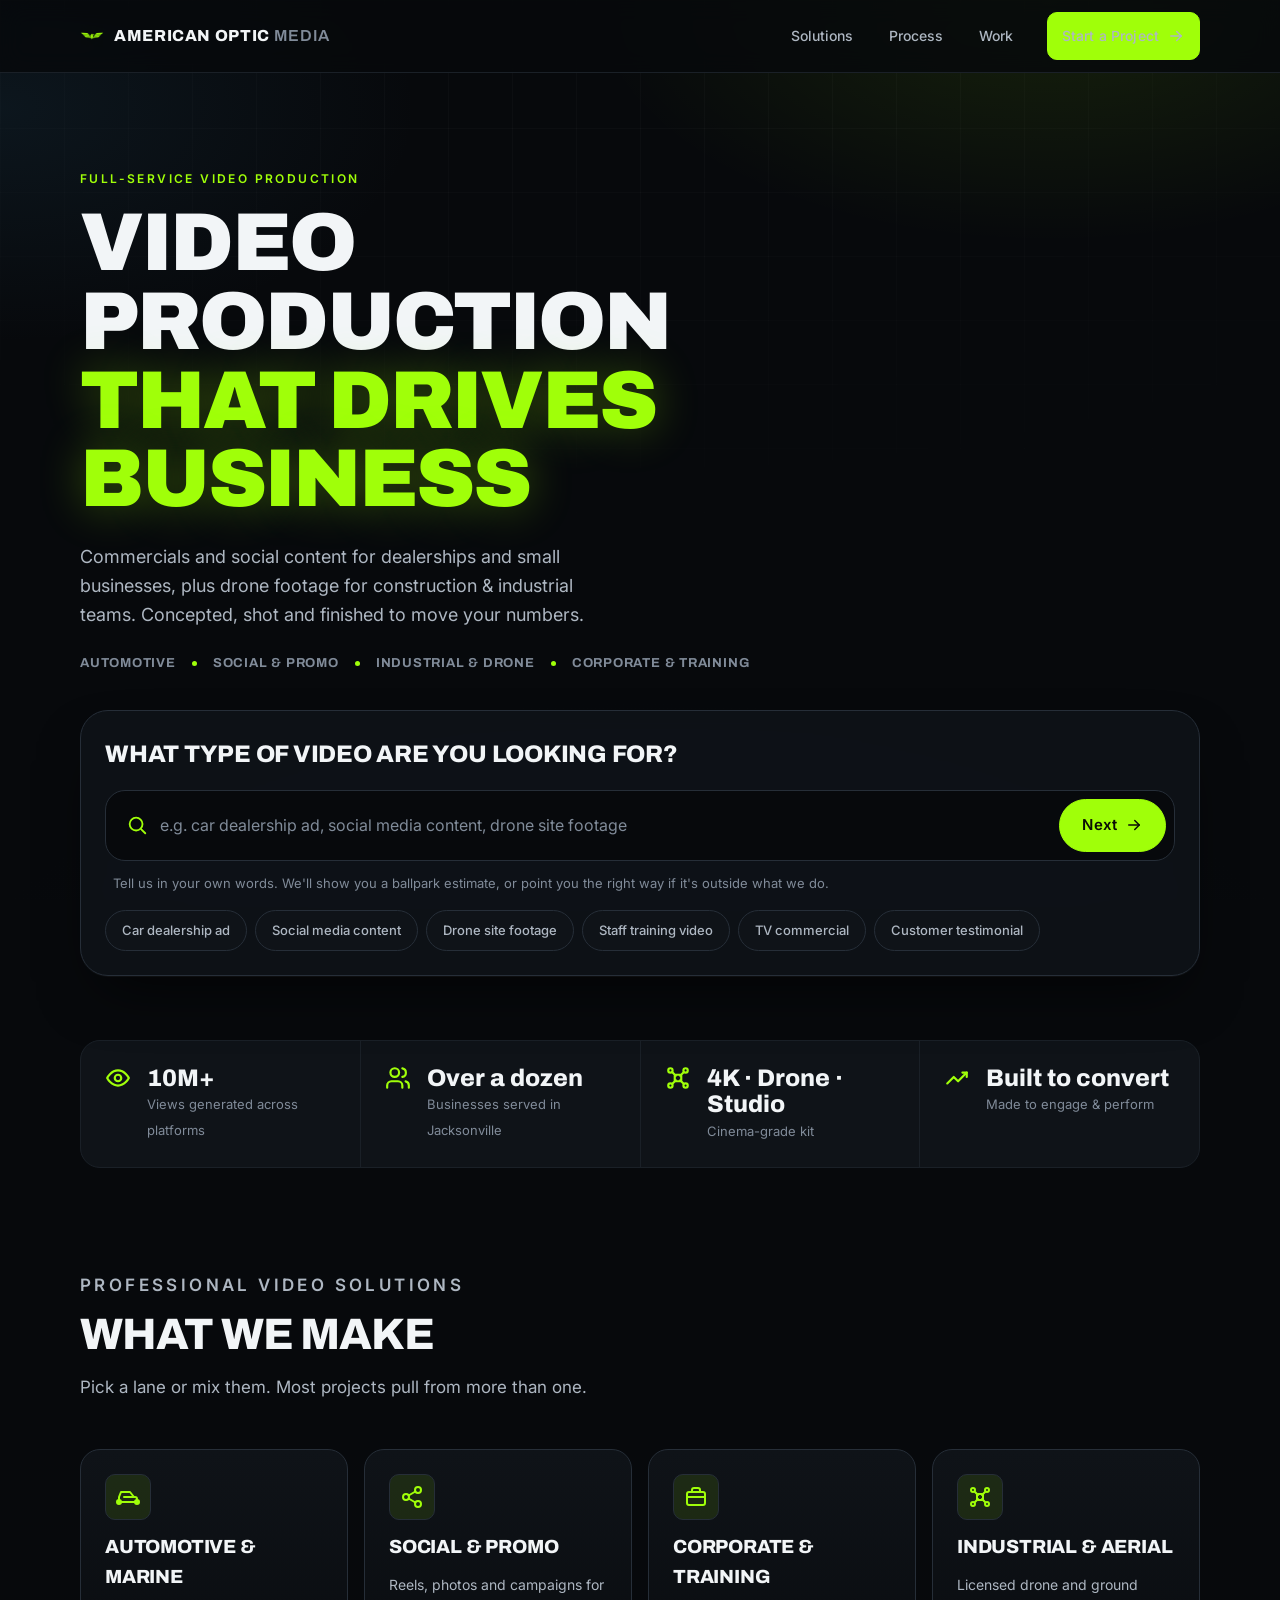
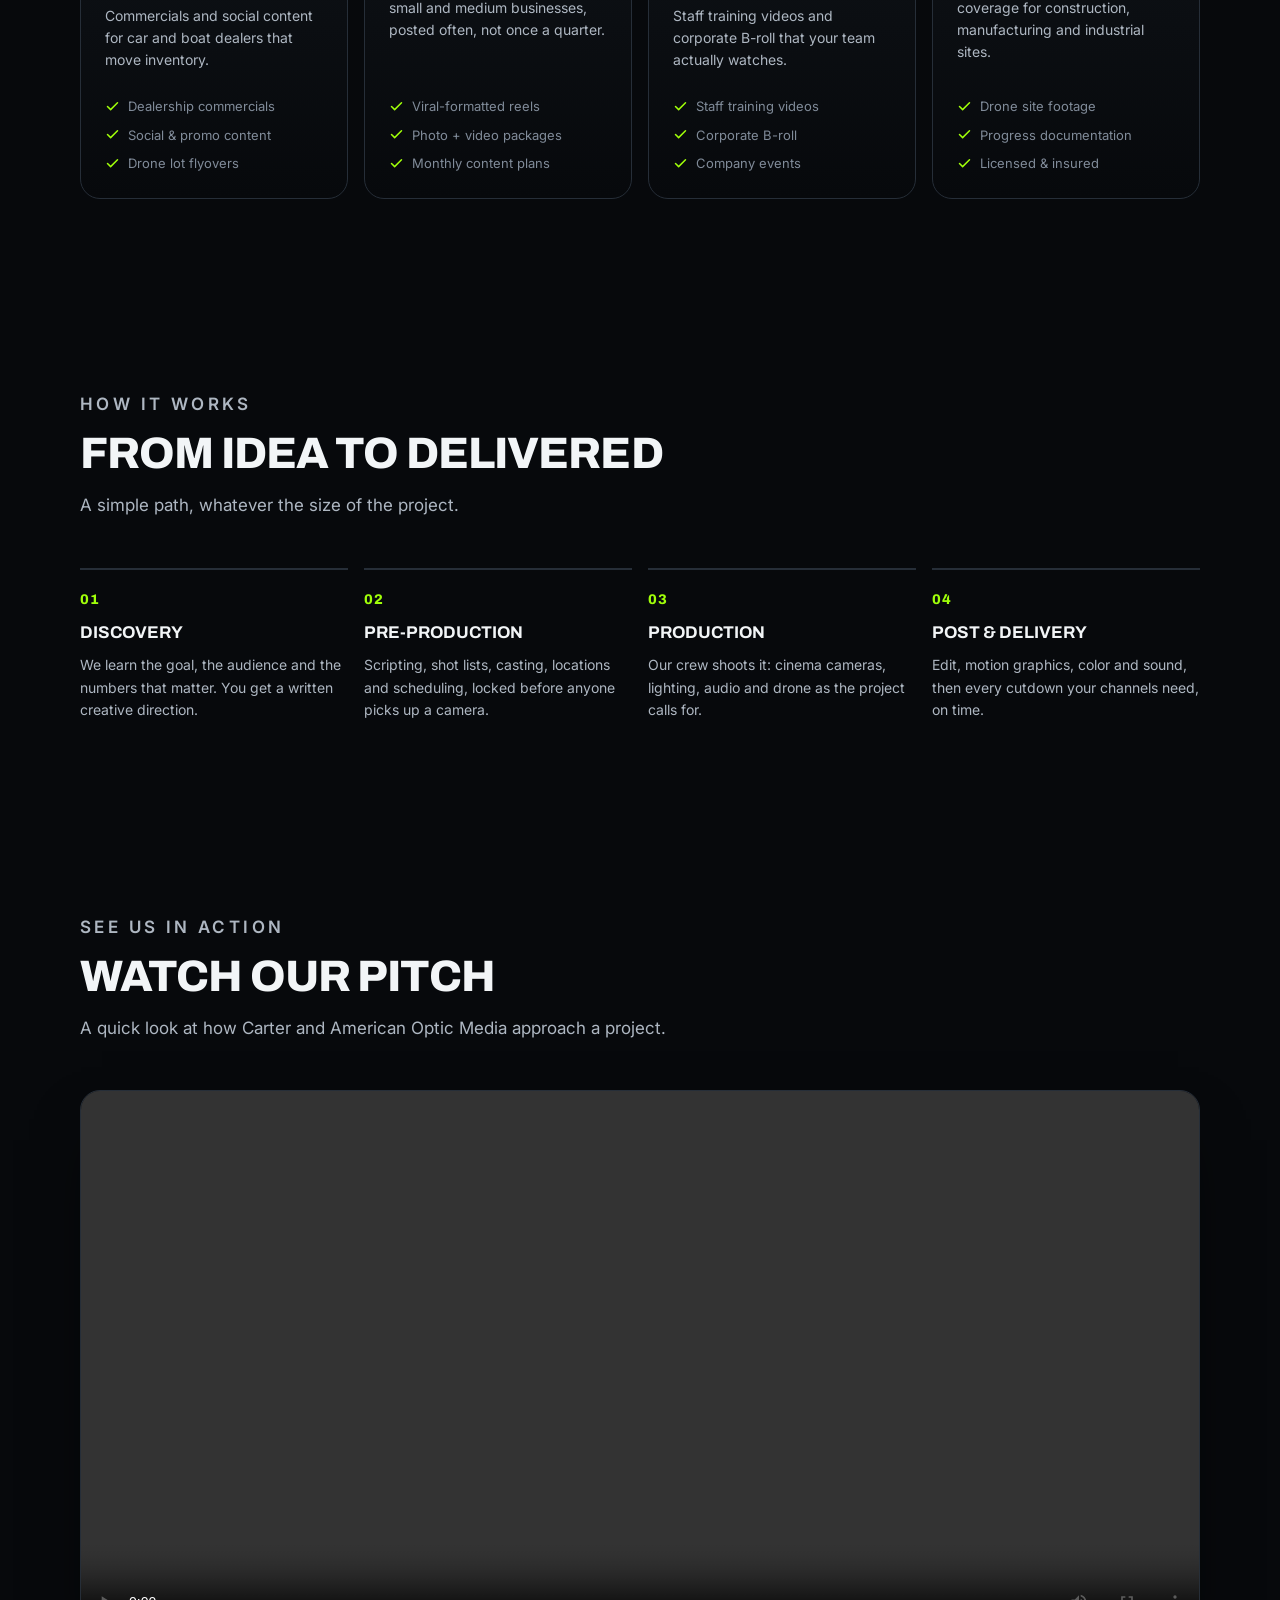
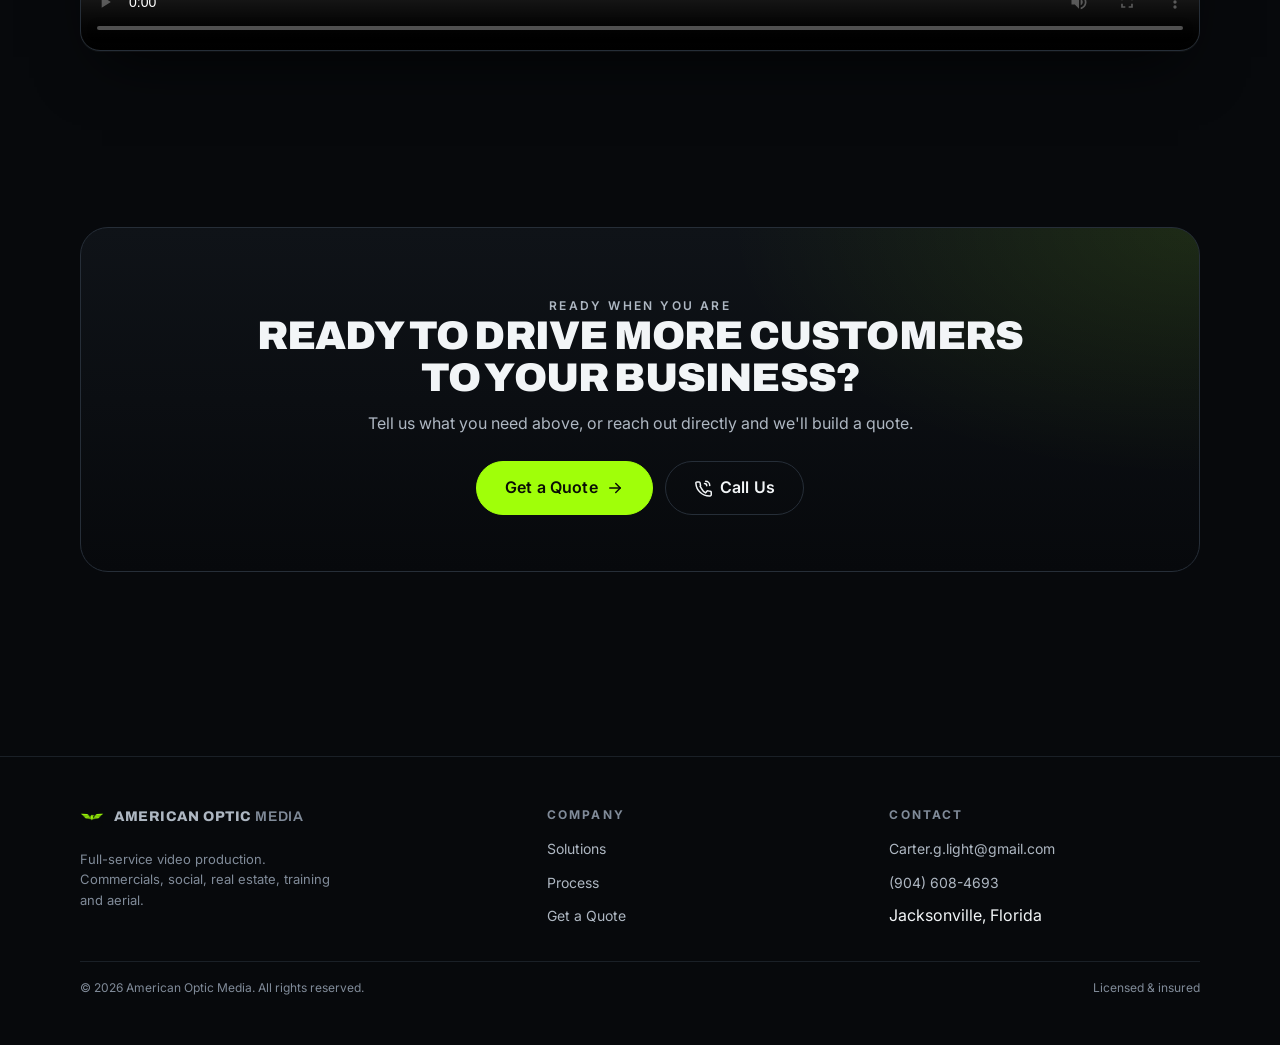
==== index.html @ b414017f "Update scope/pricing model, remove hero panel, dash-free copy, add reel section - Reworked js/catalo" ====
<!doctype html>
<html lang="en">
<head>
  <meta charset="utf-8">
  <meta name="viewport" content="width=device-width, initial-scale=1">
  <title>American Optic Media | Video Production That Drives Business</title>
  <script>document.documentElement.classList.add('js');</script>
  <meta name="description" content="American Optic Media is a full-service video production company for dealerships, small & medium businesses, and construction & industrial teams. Commercials, social content, drone and corporate video, built to convert.">
  <link rel="icon" type="image/png" href="assets/favicon-64.png">
  <meta property="og:title" content="American Optic Media | Video Production That Drives Business">
  <meta property="og:description" content="Tell us what kind of video you need. Get an instant estimate, then a custom quote.">
  <meta property="og:image" content="assets/ao-wordmark-green.jpg">
  <meta property="og:type" content="website">

  <link rel="preconnect" href="https://fonts.googleapis.com">
  <link rel="preconnect" href="https://fonts.gstatic.com" crossorigin>
  <link href="https://fonts.googleapis.com/css2?family=Archivo:wght@400;500;600;700;800;900&family=Inter:wght@400;500;600&display=swap" rel="stylesheet">
  <link rel="stylesheet" href="css/styles.css">
</head>
<body>
  <div class="bg" aria-hidden="true"></div>
  <a class="skip-link" href="#main">Skip to content</a>

  <!-- Icon sprite -->
  <svg width="0" height="0" style="position:absolute" aria-hidden="true" focusable="false">
    <symbol id="i-search" viewBox="0 0 24 24" fill="none" stroke="currentColor" stroke-width="2" stroke-linecap="round" stroke-linejoin="round"><circle cx="11" cy="11" r="7"/><path d="m21 21-4.3-4.3"/></symbol>
    <symbol id="i-arrow" viewBox="0 0 24 24" fill="none" stroke="currentColor" stroke-width="2" stroke-linecap="round" stroke-linejoin="round"><path d="M5 12h14"/><path d="m13 6 6 6-6 6"/></symbol>
    <symbol id="i-check" viewBox="0 0 24 24" fill="none" stroke="currentColor" stroke-width="2.4" stroke-linecap="round" stroke-linejoin="round"><path d="M20 6 9 17l-5-5"/></symbol>
    <symbol id="i-menu" viewBox="0 0 24 24" fill="none" stroke="currentColor" stroke-width="2" stroke-linecap="round"><path d="M3 6h18M3 12h18M3 18h18"/></symbol>
    <symbol id="i-close" viewBox="0 0 24 24" fill="none" stroke="currentColor" stroke-width="2" stroke-linecap="round"><path d="M18 6 6 18M6 6l12 12"/></symbol>
    <symbol id="i-eye" viewBox="0 0 24 24" fill="none" stroke="currentColor" stroke-width="2" stroke-linecap="round" stroke-linejoin="round"><path d="M2 12s3.5-7 10-7 10 7 10 7-3.5 7-10 7-10-7-10-7Z"/><circle cx="12" cy="12" r="3"/></symbol>
    <symbol id="i-users" viewBox="0 0 24 24" fill="none" stroke="currentColor" stroke-width="2" stroke-linecap="round" stroke-linejoin="round"><path d="M16 21v-2a4 4 0 0 0-4-4H6a4 4 0 0 0-4 4v2"/><circle cx="9" cy="7" r="4"/><path d="M22 21v-2a4 4 0 0 0-3-3.87M16 3.13A4 4 0 0 1 16 11"/></symbol>
    <symbol id="i-film" viewBox="0 0 24 24" fill="none" stroke="currentColor" stroke-width="2" stroke-linecap="round" stroke-linejoin="round"><rect x="3" y="3" width="18" height="18" rx="2"/><path d="M7 3v18M17 3v18M3 12h18M3 7.5h4M3 16.5h4M17 7.5h4M17 16.5h4"/></symbol>
    <symbol id="i-spark" viewBox="0 0 24 24" fill="none" stroke="currentColor" stroke-width="2" stroke-linecap="round" stroke-linejoin="round"><path d="M12 3v4M12 17v4M3 12h4M17 12h4M5.6 5.6l2.8 2.8M15.6 15.6l2.8 2.8M18.4 5.6l-2.8 2.8M8.4 15.6l-2.8 2.8"/></symbol>
    <symbol id="i-trend" viewBox="0 0 24 24" fill="none" stroke="currentColor" stroke-width="2" stroke-linecap="round" stroke-linejoin="round"><path d="m3 17 6-6 4 4 8-8"/><path d="M17 7h4v4"/></symbol>
    <symbol id="i-share" viewBox="0 0 24 24" fill="none" stroke="currentColor" stroke-width="2" stroke-linecap="round" stroke-linejoin="round"><circle cx="18" cy="5" r="3"/><circle cx="6" cy="12" r="3"/><circle cx="18" cy="19" r="3"/><path d="m8.6 13.5 6.8 4M15.4 6.5l-6.8 4"/></symbol>
    <symbol id="i-drone" viewBox="0 0 24 24" fill="none" stroke="currentColor" stroke-width="2" stroke-linecap="round" stroke-linejoin="round"><path d="M10 10 7 7M14 10l3-3M10 14l-3 3M14 14l3 3"/><circle cx="5" cy="5" r="2"/><circle cx="19" cy="5" r="2"/><circle cx="5" cy="19" r="2"/><circle cx="19" cy="19" r="2"/><rect x="9" y="9" width="6" height="6" rx="1"/></symbol>
    <symbol id="i-phone" viewBox="0 0 24 24" fill="none" stroke="currentColor" stroke-width="2" stroke-linecap="round" stroke-linejoin="round"><path d="M15.5 3A5.5 5.5 0 0 1 21 8.5M14 6a3 3 0 0 1 3 3M10.5 13.5a11 11 0 0 0 5 5l1.7-2.2a1.4 1.4 0 0 1 1.5-.5c1 .3 2 .5 3 .5a1.5 1.5 0 0 1 1.3 1.5V21a1.5 1.5 0 0 1-1.6 1.5A18 18 0 0 1 2.5 5.6 1.5 1.5 0 0 1 4 4h2.7A1.5 1.5 0 0 1 8.2 5.3c0 1 .2 2 .5 3a1.4 1.4 0 0 1-.5 1.5Z"/></symbol>
    <symbol id="i-mail" viewBox="0 0 24 24" fill="none" stroke="currentColor" stroke-width="2" stroke-linecap="round" stroke-linejoin="round"><rect x="3" y="5" width="18" height="14" rx="2"/><path d="m3 7 9 6 9-6"/></symbol>
    <symbol id="i-play" viewBox="0 0 24 24" fill="currentColor"><path d="M8 5v14l11-7z"/></symbol>
    <symbol id="i-car" viewBox="0 0 24 24" fill="none" stroke="currentColor" stroke-width="2" stroke-linecap="round" stroke-linejoin="round"><path d="M5 17h14M5 17a2 2 0 1 1-4 0 2 2 0 0 1 4 0Zm14 0a2 2 0 1 0 4 0 2 2 0 0 0-4 0ZM3 17V12l2-5h9l4 5h1a2 2 0 0 1 2 2v3M8 12h9"/></symbol>
    <symbol id="i-briefcase" viewBox="0 0 24 24" fill="none" stroke="currentColor" stroke-width="2" stroke-linecap="round" stroke-linejoin="round"><rect x="3" y="7" width="18" height="13" rx="2"/><path d="M8 7V5a2 2 0 0 1 2-2h4a2 2 0 0 1 2 2v2M3 12h18"/></symbol>
  </svg>

  <header class="site-header">
    <div class="container">
      <nav class="nav" aria-label="Primary">
        <a class="brand" href="index.html" aria-label="American Optic Media home">
          <img class="brand__mark" src="assets/ao-mark-lime-128.png" alt="" width="128" height="128">
          <span class="brand__name"><b>American Optic</b> <span>Media</span></span>
        </a>
        <button class="nav__toggle" type="button" aria-expanded="false" aria-controls="nav-links" aria-label="Menu">
          <svg class="icon-open" aria-hidden="true"><use href="#i-menu"/></svg>
          <svg class="icon-close" aria-hidden="true"><use href="#i-close"/></svg>
        </button>
        <div class="nav__links" id="nav-links">
          <a href="#solutions">Solutions</a>
          <a href="#process">Process</a>
          <a href="#work">Work</a>
          <a class="btn btn--primary nav__cta" href="#" data-quote-cta>Start a Project <svg aria-hidden="true"><use href="#i-arrow"/></svg></a>
        </div>
      </nav>
    </div>
  </header>

  <main id="main">
    <!-- HERO -->
    <section class="hero">
      <div class="container">
        <div class="hero__content">
          <p class="eyebrow eyebrow--accent reveal">Full-service video production</p>
          <h1 class="hero__title reveal">
            Video Production
            <span class="line-2">That Drives Business</span>
          </h1>
          <p class="hero__sub reveal">Commercials and social content for dealerships and small businesses, plus drone footage for construction &amp; industrial teams. Concepted, shot and finished to move your numbers.</p>
          <ul class="hero__tags reveal">
            <li>Automotive</li>
            <li>Social &amp; Promo</li>
            <li>Industrial &amp; Drone</li>
            <li>Corporate &amp; Training</li>
          </ul>
        </div>
      </div>
    </section>

    <!-- ASK BAR -->
    <section class="ask" aria-labelledby="ask-label">
      <div class="container">
        <div class="ask__card reveal">
          <p class="ask__label" id="ask-label">What type of video are you looking for?</p>
          <form class="ask__form" id="ask-form" action="results.html" method="get" role="search">
            <div class="ask__inputwrap">
              <svg aria-hidden="true"><use href="#i-search"/></svg>
              <label class="visually-hidden" for="ask-input">Describe the video you need</label>
              <input class="ask__input" id="ask-input" name="q" type="text" autocomplete="off"
                     placeholder="e.g. car dealership ad, social media content, drone site footage"
                     aria-describedby="ask-hint" required>
            </div>
            <button class="btn btn--primary ask__submit" type="submit">
              Next <svg aria-hidden="true"><use href="#i-arrow"/></svg>
            </button>
          </form>
          <p class="ask__hint" id="ask-hint">Tell us in your own words. We'll show you a ballpark estimate, or point you the right way if it's outside what we do.</p>
          <div class="chips" id="ask-chips" aria-label="Popular requests">
            <button class="chip" type="button">Car dealership ad</button>
            <button class="chip" type="button">Social media content</button>
            <button class="chip" type="button">Drone site footage</button>
            <button class="chip" type="button">Staff training video</button>
            <button class="chip" type="button">TV commercial</button>
            <button class="chip" type="button">Customer testimonial</button>
          </div>
        </div>

        <!-- STATS -->
        <div class="stats reveal">
          <div class="stat"><svg aria-hidden="true"><use href="#i-eye"/></svg><div><b>10M+</b><span>Views generated across platforms</span></div></div>
          <div class="stat"><svg aria-hidden="true"><use href="#i-users"/></svg><div><b>Over a dozen</b><span>Businesses served in Jacksonville</span></div></div>
          <div class="stat"><svg aria-hidden="true"><use href="#i-drone"/></svg><div><b>4K · Drone · Studio</b><span>Cinema-grade kit</span></div></div>
          <div class="stat"><svg aria-hidden="true"><use href="#i-trend"/></svg><div><b>Built to convert</b><span>Made to engage &amp; perform</span></div></div>
        </div>
      </div>
    </section>

    <!-- SOLUTIONS -->
    <section class="section" id="solutions" aria-labelledby="solutions-h">
      <div class="container">
        <div class="section__head reveal">
          <p class="eyebrow">Professional video solutions</p>
          <h2 id="solutions-h">What we make</h2>
          <p>Pick a lane or mix them. Most projects pull from more than one.</p>
        </div>
        <div class="cards cards--4">
          <article class="card reveal">
            <div class="card__icon"><svg aria-hidden="true"><use href="#i-car"/></svg></div>
            <h3>Automotive &amp; Marine</h3>
            <p>Commercials and social content for car and boat dealers that move inventory.</p>
            <ul>
              <li><svg aria-hidden="true"><use href="#i-check"/></svg> Dealership commercials</li>
              <li><svg aria-hidden="true"><use href="#i-check"/></svg> Social &amp; promo content</li>
              <li><svg aria-hidden="true"><use href="#i-check"/></svg> Drone lot flyovers</li>
            </ul>
          </article>
          <article class="card reveal">
            <div class="card__icon"><svg aria-hidden="true"><use href="#i-share"/></svg></div>
            <h3>Social &amp; Promo</h3>
            <p>Reels, photos and campaigns for small and medium businesses, posted often, not once a quarter.</p>
            <ul>
              <li><svg aria-hidden="true"><use href="#i-check"/></svg> Viral-formatted reels</li>
              <li><svg aria-hidden="true"><use href="#i-check"/></svg> Photo + video packages</li>
              <li><svg aria-hidden="true"><use href="#i-check"/></svg> Monthly content plans</li>
            </ul>
          </article>
          <article class="card reveal">
            <div class="card__icon"><svg aria-hidden="true"><use href="#i-briefcase"/></svg></div>
            <h3>Corporate &amp; Training</h3>
            <p>Staff training videos and corporate B-roll that your team actually watches.</p>
            <ul>
              <li><svg aria-hidden="true"><use href="#i-check"/></svg> Staff training videos</li>
              <li><svg aria-hidden="true"><use href="#i-check"/></svg> Corporate B-roll</li>
              <li><svg aria-hidden="true"><use href="#i-check"/></svg> Company events</li>
            </ul>
          </article>
          <article class="card reveal">
            <div class="card__icon"><svg aria-hidden="true"><use href="#i-drone"/></svg></div>
            <h3>Industrial &amp; Aerial</h3>
            <p>Licensed drone and ground coverage for construction, manufacturing and industrial sites.</p>
            <ul>
              <li><svg aria-hidden="true"><use href="#i-check"/></svg> Drone site footage</li>
              <li><svg aria-hidden="true"><use href="#i-check"/></svg> Progress documentation</li>
              <li><svg aria-hidden="true"><use href="#i-check"/></svg> Licensed &amp; insured</li>
            </ul>
          </article>
        </div>
      </div>
    </section>

    <!-- PROCESS -->
    <section class="section" id="process" aria-labelledby="process-h">
      <div class="container">
        <div class="section__head reveal">
          <p class="eyebrow">How it works</p>
          <h2 id="process-h">From idea to delivered</h2>
          <p>A simple path, whatever the size of the project.</p>
        </div>
        <div class="steps">
          <div class="step reveal"><h3>Discovery</h3><p>We learn the goal, the audience and the numbers that matter. You get a written creative direction.</p></div>
          <div class="step reveal"><h3>Pre-Production</h3><p>Scripting, shot lists, casting, locations and scheduling, locked before anyone picks up a camera.</p></div>
          <div class="step reveal"><h3>Production</h3><p>Our crew shoots it: cinema cameras, lighting, audio and drone as the project calls for.</p></div>
          <div class="step reveal"><h3>Post &amp; Delivery</h3><p>Edit, motion graphics, color and sound, then every cutdown your channels need, on time.</p></div>
        </div>
      </div>
    </section>

    <!-- REEL -->
    <section class="section" id="reel" aria-labelledby="reel-h">
      <div class="container">
        <div class="section__head reveal">
          <p class="eyebrow">See us in action</p>
          <h2 id="reel-h">Watch our pitch</h2>
          <p>A quick look at how Carter and American Optic Media approach a project.</p>
        </div>
        <!-- Vimeo version (works once deployed to a real https:// domain):
        <div class="reel-embed reveal">
          <iframe src="https://player.vimeo.com/video/983887201" title="American Optic Media pitch video" frameborder="0" allow="autoplay; fullscreen; picture-in-picture" allowfullscreen loading="lazy"></iframe>
        </div>
        -->
        <video class="reel-video reveal" controls preload="metadata" playsinline>
          <source src="Media/Carter%20Pitch%202024(with%20hologram).mp4" type="video/mp4">
          Your browser can't play embedded video. <a class="accent" href="Media/Carter%20Pitch%202024(with%20hologram).mp4">Download the video</a> instead.
        </video>
      </div>
    </section>

    <!-- WORK / CTA -->
    <section class="section" id="work" aria-labelledby="work-h">
      <div class="container">
        <div class="cta-band reveal">
          <p class="eyebrow eyebrow--accent">Ready when you are</p>
          <h2 id="work-h">Ready to drive more customers<br>to your business?</h2>
          <p>Tell us what you need above, or reach out directly and we'll build a quote.</p>
          <div class="cta-band__actions">
            <a class="btn btn--primary btn--lg" href="#" data-quote-cta>Get a Quote <svg aria-hidden="true"><use href="#i-arrow"/></svg></a>
            <a class="btn btn--ghost btn--lg" href="#" data-call-cta><svg aria-hidden="true"><use href="#i-phone"/></svg> Call Us</a>
          </div>
        </div>
      </div>
    </section>
  </main>

  <footer class="site-footer">
    <div class="container">
      <div class="site-footer__grid">
        <div>
          <a class="brand" href="index.html" aria-label="American Optic Media home">
            <img class="brand__mark" src="assets/ao-mark-lime-128.png" alt="" width="128" height="128">
            <span class="brand__name"><b>American Optic</b> <span>Media</span></span>
          </a>
          <p>Full-service video production. Commercials, social, real estate, training and aerial.</p>
        </div>
        <div>
          <h4>Company</h4>
          <ul>
            <li><a href="#solutions">Solutions</a></li>
            <li><a href="#process">Process</a></li>
            <li><a href="#" data-quote-cta>Get a Quote</a></li>
          </ul>
        </div>
        <div>
          <h4>Contact</h4>
          <ul>
            <li><a href="#" data-email-link>email</a></li>
            <li><a href="#" data-call-cta>phone</a></li>
            <li><span data-location>Location</span></li>
          </ul>
        </div>
      </div>
      <div class="site-footer__bar">
        <span>&copy; <span id="year"></span> American Optic Media. All rights reserved.</span>
        <span>Licensed &amp; insured</span>
      </div>
    </div>
  </footer>

  <script src="js/site-config.js"></script>
  <script src="js/main.js"></script>
</body>
</html>
---- css/styles.css ----
/* ============================================================
   American Optic Media — stylesheet
   Brand: lime (#A0FF09) on near-black. Dark cinematic.
   All brand values live in :root below — change them here.
   ============================================================ */

/* ----- Design tokens ------------------------------------------------ */
:root {
  /* Brand */
  --accent:        #A0FF09;   /* American Optic lime (sampled from logo) */
  --accent-2:      #7ACC06;   /* deeper lime for gradients / pressed */
  --accent-ink:    #0A0E05;   /* text that sits on top of --accent */
  --accent-glow:   rgba(160, 255, 9, 0.30);
  --accent-faint:  rgba(160, 255, 9, 0.10);

  /* Surfaces */
  --ink:        #07090C;
  --surface-1:  #0F1318;
  --surface-2:  #161B22;
  --surface-3:  #1D242D;
  --line:       #262E38;
  --line-soft:  #1A2027;

  /* Text */
  --text:       #F2F5F7;
  --text-dim:   #AEB7C2;
  --text-mute:  #808B99;

  /* Status */
  --ok:      #34E5A0;
  --danger:  #FF6060;

  /* Radius */
  --r-sm:   10px;
  --r-md:   14px;
  --r-lg:   20px;
  --r-xl:   28px;
  --r-pill: 999px;

  /* Elevation */
  --shadow-1: 0 1px 0 rgba(255,255,255,.03), 0 10px 34px -14px rgba(0,0,0,.65);
  --shadow-2: 0 1px 0 rgba(255,255,255,.04), 0 28px 60px -22px rgba(0,0,0,.75);

  /* Spacing scale */
  --s-1: 4px;  --s-2: 8px;  --s-3: 12px; --s-4: 16px; --s-5: 24px;
  --s-6: 32px; --s-7: 48px; --s-8: 64px; --s-9: 96px; --s-10: 128px;

  /* Layout */
  --maxw: 1200px;
  --gutter: 20px;

  /* Type */
  --font-display: "Archivo", "Arial Narrow", system-ui, sans-serif;
  --font-body: "Inter", system-ui, -apple-system, "Segoe UI", Roboto, sans-serif;

  --ease: cubic-bezier(.22, .61, .36, 1);
  --dur: 170ms;
}

@media (min-width: 900px) {
  :root { --gutter: 40px; }
}

/* ----- Reset ------------------------------------------------------- */
*, *::before, *::after { box-sizing: border-box; }
* { margin: 0; }

html { -webkit-text-size-adjust: 100%; scroll-behavior: smooth; }

body {
  font-family: var(--font-body);
  font-size: 16px;
  line-height: 1.6;
  color: var(--text);
  background: var(--ink);
  min-height: 100dvh;
  overflow-x: hidden;
  -webkit-font-smoothing: antialiased;
  text-rendering: optimizeLegibility;
}

img, svg, video { display: block; max-width: 100%; }
[hidden] { display: none !important; }
button, input, textarea, select { font: inherit; color: inherit; }
a { color: inherit; text-decoration: none; }
ul { list-style: none; padding: 0; }

::selection { background: var(--accent); color: var(--accent-ink); }

:focus-visible {
  outline: 2px solid var(--accent);
  outline-offset: 3px;
  border-radius: 4px;
}

/* ----- Ambient background ---------------------------------------- */
.bg {
  position: fixed;
  inset: 0;
  z-index: -1;
  pointer-events: none;
  background:
    radial-gradient(60% 45% at 82% 0%, rgba(160,255,9,.10), transparent 60%),
    radial-gradient(50% 40% at 0% 12%, rgba(40,90,120,.16), transparent 65%),
    radial-gradient(80% 60% at 50% 120%, rgba(10,14,20,.9), transparent 70%),
    var(--ink);
}
.bg::after {
  content: "";
  position: absolute;
  inset: 0;
  background-image:
    linear-gradient(rgba(255,255,255,.022) 1px, transparent 1px),
    linear-gradient(90deg, rgba(255,255,255,.022) 1px, transparent 1px);
  background-size: 64px 64px;
  -webkit-mask-image: radial-gradient(120% 80% at 50% 0%, #000 20%, transparent 80%);
          mask-image: radial-gradient(120% 80% at 50% 0%, #000 20%, transparent 80%);
}

/* ----- Utilities ------------------------------------------------- */
.container {
  width: 100%;
  max-width: var(--maxw);
  margin-inline: auto;
  padding-inline: var(--gutter);
}
.visually-hidden {
  position: absolute !important;
  width: 1px; height: 1px;
  padding: 0; margin: -1px;
  overflow: hidden; clip: rect(0 0 0 0);
  white-space: nowrap; border: 0;
}
.skip-link {
  position: absolute;
  left: var(--s-4); top: var(--s-4);
  transform: translateY(-160%);
  background: var(--accent);
  color: var(--accent-ink);
  font-weight: 600;
  padding: 10px 16px;
  border-radius: var(--r-sm);
  z-index: 200;
  transition: transform var(--dur) var(--ease);
}
.skip-link:focus { transform: translateY(0); }

.eyebrow {
  font-family: var(--font-body);
  font-size: 12px;
  font-weight: 600;
  letter-spacing: .2em;
  text-transform: uppercase;
  color: var(--text-mute);
}
.eyebrow--accent { color: var(--accent); }

.section { padding-block: clamp(52px, 7vw, 88px); }
.section__head { max-width: 640px; margin-bottom: var(--s-7); }
.section__head h2 {
  font-family: var(--font-display);
  font-weight: 800;
  font-size: clamp(28px, 4.4vw, 44px);
  line-height: 1.05;
  letter-spacing: -.02em;
  text-transform: uppercase;
  margin-top: var(--s-3);
}
.section__head p { color: var(--text-dim); margin-top: var(--s-4); font-size: 17px; }

.accent { color: var(--accent); }

/* ----- Buttons ------------------------------------------------- */
.btn {
  --btn-bg: var(--surface-2);
  --btn-fg: var(--text);
  --btn-bd: var(--line);
  display: inline-flex;
  align-items: center;
  justify-content: center;
  gap: var(--s-2);
  min-height: 48px;
  padding: 0 22px;
  border: 1px solid var(--btn-bd);
  border-radius: var(--r-pill);
  background: var(--btn-bg);
  color: var(--btn-fg);
  font-weight: 600;
  font-size: 15px;
  letter-spacing: .01em;
  cursor: pointer;
  transition: transform var(--dur) var(--ease),
              background var(--dur) var(--ease),
              border-color var(--dur) var(--ease),
              box-shadow var(--dur) var(--ease);
}
.btn svg { width: 18px; height: 18px; }
.btn:hover { transform: translateY(-2px); }
.btn:active { transform: translateY(0); }

.btn--primary {
  --btn-bg: var(--accent);
  --btn-fg: var(--accent-ink);
  --btn-bd: var(--accent);
  box-shadow: 0 0 0 0 var(--accent-glow);
}
.btn--primary:hover {
  --btn-bg: #b4ff3a;
  box-shadow: 0 8px 30px -8px var(--accent-glow);
}
.btn--ghost { --btn-bg: transparent; }
.btn--ghost:hover { --btn-bd: var(--text-mute); background: var(--surface-1); }
.btn--block { width: 100%; }
.btn--lg { min-height: 54px; padding: 0 28px; font-size: 16px; }

/* ----- Header / nav ------------------------------------------- */
.site-header {
  position: sticky;
  top: 0;
  z-index: 100;
  background: color-mix(in srgb, var(--ink) 82%, transparent);
  backdrop-filter: blur(12px);
  -webkit-backdrop-filter: blur(12px);
  border-bottom: 1px solid var(--line-soft);
}
.nav {
  display: flex;
  align-items: center;
  gap: var(--s-5);
  height: 72px;
}
.brand {
  display: inline-flex;
  align-items: center;
  gap: 10px;
  font-family: var(--font-display);
  font-weight: 800;
  letter-spacing: .04em;
  text-transform: uppercase;
  font-size: 16px;
  white-space: nowrap;
}
.brand__mark {
  height: 24px;
  width: auto;
  flex: none;
}
.brand__name b { font-weight: 800; }
.brand__name span { color: var(--text-mute); font-weight: 600; }

.nav__links {
  display: flex;
  align-items: center;
  gap: var(--s-2);
  margin-left: auto;
}
.nav__links a {
  padding: 10px 14px;
  border-radius: var(--r-sm);
  font-size: 14px;
  font-weight: 500;
  color: var(--text-dim);
  transition: color var(--dur) var(--ease), background var(--dur) var(--ease);
}
.nav__links a:hover { color: var(--text); background: var(--surface-1); }
.nav__links a[aria-current="page"] { color: var(--accent); }
.nav__cta { margin-left: var(--s-3); }

.nav__toggle {
  display: none;
  margin-left: auto;
  width: 44px; height: 44px;
  align-items: center;
  justify-content: center;
  background: var(--surface-1);
  border: 1px solid var(--line);
  border-radius: var(--r-sm);
  cursor: pointer;
}
.nav__toggle svg { width: 22px; height: 22px; }
.nav__toggle .icon-close { display: none; }

@media (max-width: 899px) {
  .nav__toggle { display: inline-flex; }
  .nav__links {
    position: absolute;
    left: 0; right: 0; top: 100%;
    flex-direction: column;
    align-items: stretch;
    gap: var(--s-1);
    margin: 0;
    padding: var(--s-4) var(--gutter) var(--s-5);
    background: var(--ink);
    border-bottom: 1px solid var(--line);
    transform: translateY(-8px);
    opacity: 0;
    visibility: hidden;
    transition: opacity var(--dur) var(--ease), transform var(--dur) var(--ease), visibility var(--dur);
  }
  .nav__links a { padding: 14px; font-size: 16px; }
  .nav__cta { margin: var(--s-2) 0 0; }
  [data-nav-open] .nav__links { opacity: 1; visibility: visible; transform: translateY(0); }
  [data-nav-open] .nav__toggle .icon-open { display: none; }
  [data-nav-open] .nav__toggle .icon-close { display: block; }
}

/* ----- Hero -------------------------------------------------- */
.hero { position: relative; padding-block: clamp(48px, 8vw, 96px) clamp(40px, 6vw, 64px); }
.hero__content { max-width: 760px; }
.hero__title {
  font-family: var(--font-display);
  font-weight: 900;
  font-size: clamp(40px, 8.5vw, 82px);
  line-height: .96;
  letter-spacing: -.025em;
  text-transform: uppercase;
  margin-top: var(--s-4);
}
.hero__title .line-2 {
  display: block;
  color: var(--accent);
  text-shadow: 0 0 46px var(--accent-glow);
}
.hero__sub {
  margin-top: var(--s-5);
  font-size: 18px;
  color: var(--text-dim);
  max-width: 46ch;
}
.hero__tags {
  margin-top: var(--s-5);
  display: flex;
  flex-wrap: wrap;
  gap: var(--s-2) var(--s-4);
  font-family: var(--font-display);
  font-weight: 700;
  text-transform: uppercase;
  letter-spacing: .06em;
  font-size: 13px;
  color: var(--text-mute);
}
.hero__tags li { display: flex; align-items: center; gap: var(--s-4); }
.hero__tags li::after { content: ""; width: 5px; height: 5px; border-radius: 50%; background: var(--accent); }
.hero__tags li:last-child::after { display: none; }

/* ----- Search ("ask" bar) ---------------------------------- */
.ask { position: relative; z-index: 2; margin-top: clamp(-28px, -4vw, -44px); }
.ask__card {
  border: 1px solid var(--line);
  background: color-mix(in srgb, var(--surface-1) 92%, transparent);
  backdrop-filter: blur(10px);
  border-radius: var(--r-xl);
  padding: var(--s-5);
  box-shadow: var(--shadow-2);
}
.ask__label {
  font-family: var(--font-display);
  font-weight: 800;
  text-transform: uppercase;
  letter-spacing: -.01em;
  font-size: clamp(18px, 2.6vw, 24px);
}
.ask__form {
  margin-top: var(--s-4);
  display: grid;
  grid-template-columns: 1fr auto;
  gap: var(--s-3);
  align-items: stretch;
  border: 1px solid var(--line);
  background: var(--ink);
  border-radius: var(--r-lg);
  padding: var(--s-2);
  transition: border-color var(--dur) var(--ease), box-shadow var(--dur) var(--ease);
}
.ask__form:focus-within {
  border-color: var(--accent);
  box-shadow: 0 0 0 4px var(--accent-faint), 0 0 40px -6px var(--accent-glow);
}
.ask__inputwrap { display: flex; align-items: center; gap: var(--s-3); padding-left: var(--s-3); min-width: 0; }
.ask__inputwrap > svg { width: 22px; height: 22px; color: var(--accent); flex: none; }
.ask__input {
  width: 100%;
  border: 0;
  background: transparent;
  padding: 14px 0;
  font-size: 16px;
  outline: none;
}
.ask__input::placeholder { color: var(--text-mute); }
.ask__submit { flex: none; }
.ask__hint { margin-top: var(--s-3); font-size: 13px; color: var(--text-mute); padding-inline: var(--s-2); }

.chips { margin-top: var(--s-4); display: flex; flex-wrap: wrap; gap: var(--s-2); }
.chip {
  border: 1px solid var(--line);
  background: var(--surface-1);
  color: var(--text-dim);
  border-radius: var(--r-pill);
  padding: 9px 16px;
  font-size: 13px;
  font-weight: 500;
  cursor: pointer;
  transition: color var(--dur) var(--ease), border-color var(--dur) var(--ease), background var(--dur) var(--ease), transform var(--dur) var(--ease);
}
.chip:hover { color: var(--accent-ink); background: var(--accent); border-color: var(--accent); transform: translateY(-2px); }

@media (max-width: 620px) {
  .ask__form { grid-template-columns: 1fr; }
  .ask__submit { width: 100%; }
}

/* ----- Stats ------------------------------------------------ */
.stats {
  display: grid;
  grid-template-columns: repeat(2, 1fr);
  gap: 1px;
  background: var(--line-soft);
  border: 1px solid var(--line-soft);
  border-radius: var(--r-lg);
  overflow: hidden;
  margin-top: var(--s-8);
}
@media (min-width: 780px) { .stats { grid-template-columns: repeat(4, 1fr); } }
.stat { background: var(--surface-1); padding: var(--s-5) var(--s-5) var(--s-5); display: flex; gap: var(--s-4); align-items: flex-start; }
.stat svg { width: 26px; height: 26px; color: var(--accent); flex: none; }
.stat b {
  font-family: var(--font-display);
  font-weight: 800;
  font-size: 24px;
  display: block;
  line-height: 1.1;
}
.stat span { font-size: 13px; color: var(--text-mute); }

/* ----- Solutions cards ----------------------------------- */
.cards { display: grid; gap: var(--s-4); grid-template-columns: 1fr; }
@media (min-width: 760px) { .cards { grid-template-columns: repeat(3, 1fr); } }
.cards--4 { grid-template-columns: 1fr; }
@media (min-width: 620px) { .cards--4 { grid-template-columns: repeat(2, 1fr); } }
@media (min-width: 1080px) { .cards--4 { grid-template-columns: repeat(4, 1fr); } }
.card {
  border: 1px solid var(--line);
  background: linear-gradient(180deg, var(--surface-1), var(--ink));
  border-radius: var(--r-lg);
  padding: var(--s-5);
  display: flex;
  flex-direction: column;
  gap: var(--s-3);
  transition: transform var(--dur) var(--ease), border-color var(--dur) var(--ease);
}
.card:hover { transform: translateY(-4px); border-color: var(--surface-3); }
.card__icon {
  width: 46px; height: 46px;
  border-radius: var(--r-sm);
  background: var(--accent-faint);
  border: 1px solid var(--line);
  display: grid; place-items: center;
}
.card__icon svg { width: 24px; height: 24px; color: var(--accent); }
.card h3 {
  font-family: var(--font-display);
  font-weight: 800;
  text-transform: uppercase;
  letter-spacing: -.01em;
  font-size: 19px;
}
.card p { color: var(--text-dim); font-size: 14px; }
.card ul { margin-top: auto; display: grid; gap: var(--s-2); padding-top: var(--s-3); }
.card li { display: flex; gap: var(--s-2); align-items: center; font-size: 13px; color: var(--text-mute); }
.card li svg { width: 15px; height: 15px; color: var(--accent); flex: none; }

/* ----- Process ------------------------------------------ */
.steps { display: grid; gap: var(--s-4); grid-template-columns: 1fr; counter-reset: step; }
@media (min-width: 760px) { .steps { grid-template-columns: repeat(4, 1fr); } }
.step {
  border-top: 2px solid var(--line);
  padding-top: var(--s-4);
}
.step::before {
  counter-increment: step;
  content: "0" counter(step);
  font-family: var(--font-display);
  font-weight: 800;
  font-size: 14px;
  color: var(--accent);
  letter-spacing: .1em;
}
.step h3 {
  font-family: var(--font-display);
  font-weight: 700;
  text-transform: uppercase;
  font-size: 17px;
  margin-top: var(--s-2);
}
.step p { color: var(--text-dim); font-size: 14px; margin-top: var(--s-2); }

/* ----- Reel video -------------------------------------- */
.reel-video {
  width: 100%;
  max-height: 70vh;
  border-radius: var(--r-lg);
  border: 1px solid var(--line);
  box-shadow: var(--shadow-2);
  background: var(--surface-1);
}
/* Kept for the commented-out Vimeo version in index.html */
.reel-embed {
  position: relative;
  width: 100%;
  aspect-ratio: 16 / 9;
  border-radius: var(--r-lg);
  border: 1px solid var(--line);
  box-shadow: var(--shadow-2);
  background: var(--surface-1);
  overflow: hidden;
}
.reel-embed iframe {
  position: absolute;
  inset: 0;
  width: 100%;
  height: 100%;
  border: 0;
}

/* ----- CTA band --------------------------------------- */
.cta-band {
  border: 1px solid var(--line);
  border-radius: var(--r-xl);
  background:
    radial-gradient(70% 120% at 100% 0%, var(--accent-faint), transparent 60%),
    linear-gradient(180deg, var(--surface-1), var(--ink));
  padding: clamp(28px, 5vw, 56px);
  text-align: center;
}
.cta-band h2 {
  font-family: var(--font-display);
  font-weight: 900;
  text-transform: uppercase;
  font-size: clamp(24px, 4vw, 40px);
  letter-spacing: -.02em;
  line-height: 1.05;
}
.cta-band p { color: var(--text-dim); margin-top: var(--s-3); }
.cta-band__actions { margin-top: var(--s-5); display: flex; flex-wrap: wrap; gap: var(--s-3); justify-content: center; }

/* ----- Footer ---------------------------------------- */
.site-footer {
  border-top: 1px solid var(--line-soft);
  margin-top: var(--s-9);
  padding-block: var(--s-7);
}
.site-footer__grid {
  display: grid;
  gap: var(--s-6);
  grid-template-columns: 1fr;
}
@media (min-width: 820px) {
  .site-footer__grid { grid-template-columns: 1.4fr 1fr 1fr; }
}
.site-footer p { color: var(--text-mute); font-size: 13px; margin-top: var(--s-3); max-width: 34ch; }
.site-footer h4 {
  font-family: var(--font-body);
  font-size: 12px;
  letter-spacing: .18em;
  text-transform: uppercase;
  color: var(--text-mute);
  margin-bottom: var(--s-3);
}
.site-footer li + li { margin-top: var(--s-2); }
.site-footer a { color: var(--text-dim); font-size: 14px; }
.site-footer a:hover { color: var(--accent); }
.site-footer__bar {
  margin-top: var(--s-6);
  padding-top: var(--s-4);
  border-top: 1px solid var(--line-soft);
  display: flex;
  flex-wrap: wrap;
  gap: var(--s-3);
  justify-content: space-between;
  color: var(--text-mute);
  font-size: 12px;
}

/* ----- Results page --------------------------------- */
.result-hero { padding-block: clamp(40px, 6vw, 72px) var(--s-6); }
.result-hero h1 {
  font-family: var(--font-display);
  font-weight: 900;
  text-transform: uppercase;
  font-size: clamp(30px, 5.2vw, 54px);
  line-height: 1.02;
  letter-spacing: -.025em;
  margin-top: var(--s-3);
  max-width: 18ch;
}
.result-hero h1 .accent { text-shadow: 0 0 40px var(--accent-glow); }
.result-hero p { color: var(--text-dim); margin-top: var(--s-4); font-size: 17px; max-width: 60ch; }
.estimate-note {
  display: inline-flex;
  align-items: center;
  gap: var(--s-2);
  margin-top: var(--s-4);
  font-size: 13px;
  font-weight: 600;
  color: var(--accent);
  background: var(--accent-faint);
  border: 1px solid color-mix(in srgb, var(--accent) 40%, var(--line));
  border-radius: var(--r-pill);
  padding: 7px 16px;
}

.query-bar {
  margin-top: var(--s-5);
  display: flex;
  flex-wrap: wrap;
  align-items: center;
  gap: var(--s-3) var(--s-4);
}
.query-bar .pill {
  display: inline-flex;
  align-items: center;
  gap: var(--s-3);
  border: 1px solid var(--line);
  background: var(--surface-1);
  border-radius: var(--r-pill);
  padding: 7px 16px 7px 8px;
  font-size: 13px;
  color: var(--text-dim);
  max-width: 100%;
  min-width: 0;
}
.query-bar .pill > span:not(.tag) { display: none; } /* "You asked for:" label — decorative */
.query-bar .pill b {
  color: var(--text);
  font-weight: 600;
  overflow: hidden;
  text-overflow: ellipsis;
  white-space: nowrap;
  min-width: 0;
}
.query-bar .pill .tag {
  background: var(--accent-faint);
  color: var(--accent);
  border-radius: var(--r-pill);
  padding: 4px 12px;
  font-weight: 600;
  font-size: 12px;
  letter-spacing: .02em;
  flex: none;
}
@media (max-width: 620px) {
  .query-bar { flex-direction: column; align-items: stretch; }
  .query-bar .pill { align-self: flex-start; max-width: 100%; }
}

.edit-search { display: flex; gap: var(--s-2); flex-wrap: wrap; align-items: center; }
.edit-search input {
  border: 1px solid var(--line);
  background: var(--ink);
  border-radius: var(--r-pill);
  padding: 11px 18px;
  font-size: 14px;
  min-width: 260px;
  flex: 1 1 260px;
}
.edit-search input:focus-visible { outline-offset: 0; border-color: var(--accent); }

/* Tiers */
.tiers {
  display: grid;
  gap: var(--s-4);
  grid-template-columns: 1fr;
  align-items: stretch;
}
@media (min-width: 880px) { .tiers { grid-template-columns: repeat(3, 1fr); } }

.tier {
  position: relative;
  border: 1px solid var(--line);
  background: linear-gradient(180deg, var(--surface-1), var(--ink));
  border-radius: var(--r-lg);
  padding: var(--s-6) var(--s-5) var(--s-5);
  display: flex;
  flex-direction: column;
  gap: var(--s-4);
  height: 100%;
}
.tier--featured {
  border-color: color-mix(in srgb, var(--accent) 55%, var(--line));
  box-shadow: 0 0 0 1px var(--accent-faint), 0 30px 70px -30px var(--accent-glow);
}
.tier__flag {
  position: absolute;
  top: -1px; right: var(--s-5);
  transform: translateY(-50%);
  background: var(--accent);
  color: var(--accent-ink);
  font-size: 11px;
  font-weight: 700;
  letter-spacing: .1em;
  text-transform: uppercase;
  padding: 5px 12px;
  border-radius: var(--r-pill);
}
.tier__name {
  font-family: var(--font-display);
  font-weight: 800;
  text-transform: uppercase;
  font-size: 20px;
  letter-spacing: -.01em;
}
.tier__tagline { color: var(--text-mute); font-size: 13px; margin-top: 2px; }
.tier__price {
  font-family: var(--font-display);
  font-weight: 800;
  font-size: 34px;
  letter-spacing: -.02em;
  font-variant-numeric: tabular-nums;
}
.tier__price small { font-size: 13px; font-weight: 500; color: var(--text-mute); letter-spacing: 0; display: block; font-family: var(--font-body); margin-top: 2px; }
.tier__bestfor {
  font-size: 13px;
  color: var(--text-dim);
  border-left: 2px solid var(--accent);
  padding-left: var(--s-3);
}
.tier__list { display: grid; gap: var(--s-3); }
.tier__list li { display: flex; gap: var(--s-3); font-size: 14px; color: var(--text-dim); }
.tier__list svg { width: 17px; height: 17px; color: var(--accent); flex: none; margin-top: 3px; }
.tier__meta {
  margin-top: auto;
  display: grid;
  grid-template-columns: 1fr 1fr;
  gap: var(--s-2) var(--s-4);
  padding-top: var(--s-4);
  border-top: 1px solid var(--line-soft);
}
.tier__meta div { font-size: 12px; }
.tier__meta dt { color: var(--text-mute); text-transform: uppercase; letter-spacing: .08em; font-size: 10px; }
.tier__meta dd { color: var(--text); margin-top: 2px; font-weight: 500; }
.tier .btn { margin-top: var(--s-1); }

.result-note {
  margin-top: var(--s-6);
  border: 1px dashed var(--line);
  border-radius: var(--r-lg);
  padding: var(--s-5);
  display: flex;
  flex-wrap: wrap;
  gap: var(--s-4);
  align-items: center;
  justify-content: space-between;
}
.result-note p { color: var(--text-dim); font-size: 14px; }
.result-note b { color: var(--text); }

/* Scope panel — used for the industrial "from $X" panel and the
   off-scope referral message, in place of the 3-tier grid. */
.scope-panel-wrap { display: flex; }
.scope-panel {
  border: 1px solid var(--line);
  background: linear-gradient(180deg, var(--surface-1), var(--ink));
  border-radius: var(--r-lg);
  padding: clamp(28px, 5vw, 48px);
  max-width: 640px;
}
.scope-panel__msg {
  font-size: 19px;
  line-height: 1.5;
  color: var(--text);
  margin-top: var(--s-4);
  max-width: 56ch;
}
.scope-panel__price {
  font-family: var(--font-display);
  font-weight: 800;
  font-size: 40px;
  letter-spacing: -.02em;
  margin-top: var(--s-4);
}
.scope-panel__price small {
  display: block;
  font-family: var(--font-body);
  font-weight: 500;
  font-size: 13px;
  color: var(--text-mute);
  letter-spacing: 0;
  margin-top: 4px;
}
.scope-panel__list { margin-top: var(--s-5); display: grid; gap: var(--s-3); }
.scope-panel__list li { display: flex; gap: var(--s-3); font-size: 14px; color: var(--text-dim); }
.scope-panel__list svg { width: 17px; height: 17px; color: var(--accent); flex: none; margin-top: 3px; }
.scope-panel__foot { margin-top: var(--s-5); color: var(--text-dim); font-size: 14px; }
.scope-panel__actions { margin-top: var(--s-5); display: flex; flex-wrap: wrap; gap: var(--s-3); }

/* FAQ */
.faq { display: grid; gap: var(--s-3); max-width: 780px; }
.faq details {
  border: 1px solid var(--line);
  border-radius: var(--r-md);
  background: var(--surface-1);
  padding: var(--s-4) var(--s-5);
}
.faq summary {
  cursor: pointer;
  font-weight: 600;
  font-size: 15px;
  list-style: none;
  display: flex;
  justify-content: space-between;
  gap: var(--s-4);
  align-items: center;
}
.faq summary::-webkit-details-marker { display: none; }
.faq summary::after {
  content: "";
  width: 16px; height: 16px; flex: none;
  background: var(--accent);
  -webkit-mask: url("data:image/svg+xml,%3Csvg xmlns='http://www.w3.org/2000/svg' viewBox='0 0 24 24'%3E%3Cpath fill='%23000' d='M11 5h2v6h6v2h-6v6h-2v-6H5v-2h6z'/%3E%3C/svg%3E") center/contain no-repeat;
          mask: url("data:image/svg+xml,%3Csvg xmlns='http://www.w3.org/2000/svg' viewBox='0 0 24 24'%3E%3Cpath fill='%23000' d='M11 5h2v6h6v2h-6v6h-2v-6H5v-2h6z'/%3E%3C/svg%3E") center/contain no-repeat;
  transition: transform var(--dur) var(--ease);
}
.faq details[open] summary::after { transform: rotate(135deg); }
.faq details[open] { border-color: var(--surface-3); }
.faq p { color: var(--text-dim); font-size: 14px; margin-top: var(--s-3); }

/* ----- Quote / contact page -------------------------- */
.quote-layout {
  display: grid;
  gap: var(--s-6);
  grid-template-columns: 1fr;
  align-items: start;
}
@media (min-width: 900px) { .quote-layout { grid-template-columns: 1.5fr 1fr; } }

.quote-form {
  border: 1px solid var(--line);
  background: linear-gradient(180deg, var(--surface-1), var(--ink));
  border-radius: var(--r-lg);
  padding: clamp(24px, 4vw, 40px);
  display: grid;
  gap: var(--s-4);
}
.field { display: grid; gap: var(--s-2); }
.field-row { display: grid; gap: var(--s-4); grid-template-columns: 1fr; }
@media (min-width: 560px) { .field-row { grid-template-columns: 1fr 1fr; } }
.field label { font-size: 13px; font-weight: 600; color: var(--text-dim); }
.field label .optional { font-weight: 400; color: var(--text-mute); }
.field input, .field textarea {
  border: 1px solid var(--line);
  background: var(--ink);
  border-radius: var(--r-sm);
  padding: 12px 14px;
  font-size: 15px;
  min-height: 48px;
  resize: vertical;
  transition: border-color var(--dur) var(--ease);
}
.field textarea { min-height: 120px; }
.field input:focus-visible, .field textarea:focus-visible { outline-offset: 0; border-color: var(--accent); }
.field input:invalid:not(:placeholder-shown) { border-color: var(--danger); }

.form-note {
  font-size: 13px;
  color: var(--text-mute);
  background: var(--surface-2);
  border: 1px solid var(--line);
  border-radius: var(--r-sm);
  padding: 10px 14px;
}
.form-fineprint { font-size: 12px; color: var(--text-mute); text-align: center; }

#form-status { font-size: 14px; font-weight: 600; }
#form-status.ok { color: var(--ok); }
#form-status.err { color: var(--danger); }
#form-status:empty { display: none; }

.quote-aside { display: grid; gap: var(--s-4); align-content: start; }
.quote-aside__card {
  border: 1px solid var(--line);
  border-radius: var(--r-lg);
  background: var(--surface-1);
  padding: var(--s-5);
}
.quote-aside__card h2 {
  font-family: var(--font-display);
  font-weight: 800;
  text-transform: uppercase;
  font-size: 15px;
  letter-spacing: -.01em;
  margin-bottom: var(--s-4);
}
.quote-aside__card ul { display: grid; gap: var(--s-3); }
.quote-aside__card li a {
  display: inline-flex;
  align-items: center;
  gap: var(--s-3);
  font-size: 14px;
  font-weight: 600;
  color: var(--text);
}
.quote-aside__card li a svg { width: 18px; height: 18px; color: var(--accent); flex: none; }
.quote-aside__card li a:hover { color: var(--accent); }
.quote-aside__note { margin-top: var(--s-4); font-size: 13px; color: var(--text-mute); }
.quote-aside__steps li {
  display: flex; gap: var(--s-3); font-size: 13px; color: var(--text-dim); align-items: flex-start;
}
.quote-aside__steps svg { width: 16px; height: 16px; color: var(--accent); flex: none; margin-top: 2px; }

/* ----- Reveal-on-scroll (progressive enhancement) -------- */
/* Hidden only when JS is running; without JS everything shows normally. */
.js .reveal { opacity: 0; transform: translateY(14px); }
.js .reveal.is-visible,
.reveal.is-visible { opacity: 1; transform: none; transition: opacity .45s var(--ease), transform .45s var(--ease); }

/* ----- Reduced motion --------------------------------- */
@media (prefers-reduced-motion: reduce) {
  html { scroll-behavior: auto; }
  *, *::before, *::after {
    animation-duration: .001ms !important;
    animation-iteration-count: 1 !important;
    transition-duration: .001ms !important;
  }
  .js .reveal, .reveal { opacity: 1 !important; transform: none !important; }
  .btn:hover, .card:hover, .chip:hover, .tier:hover { transform: none; }
}
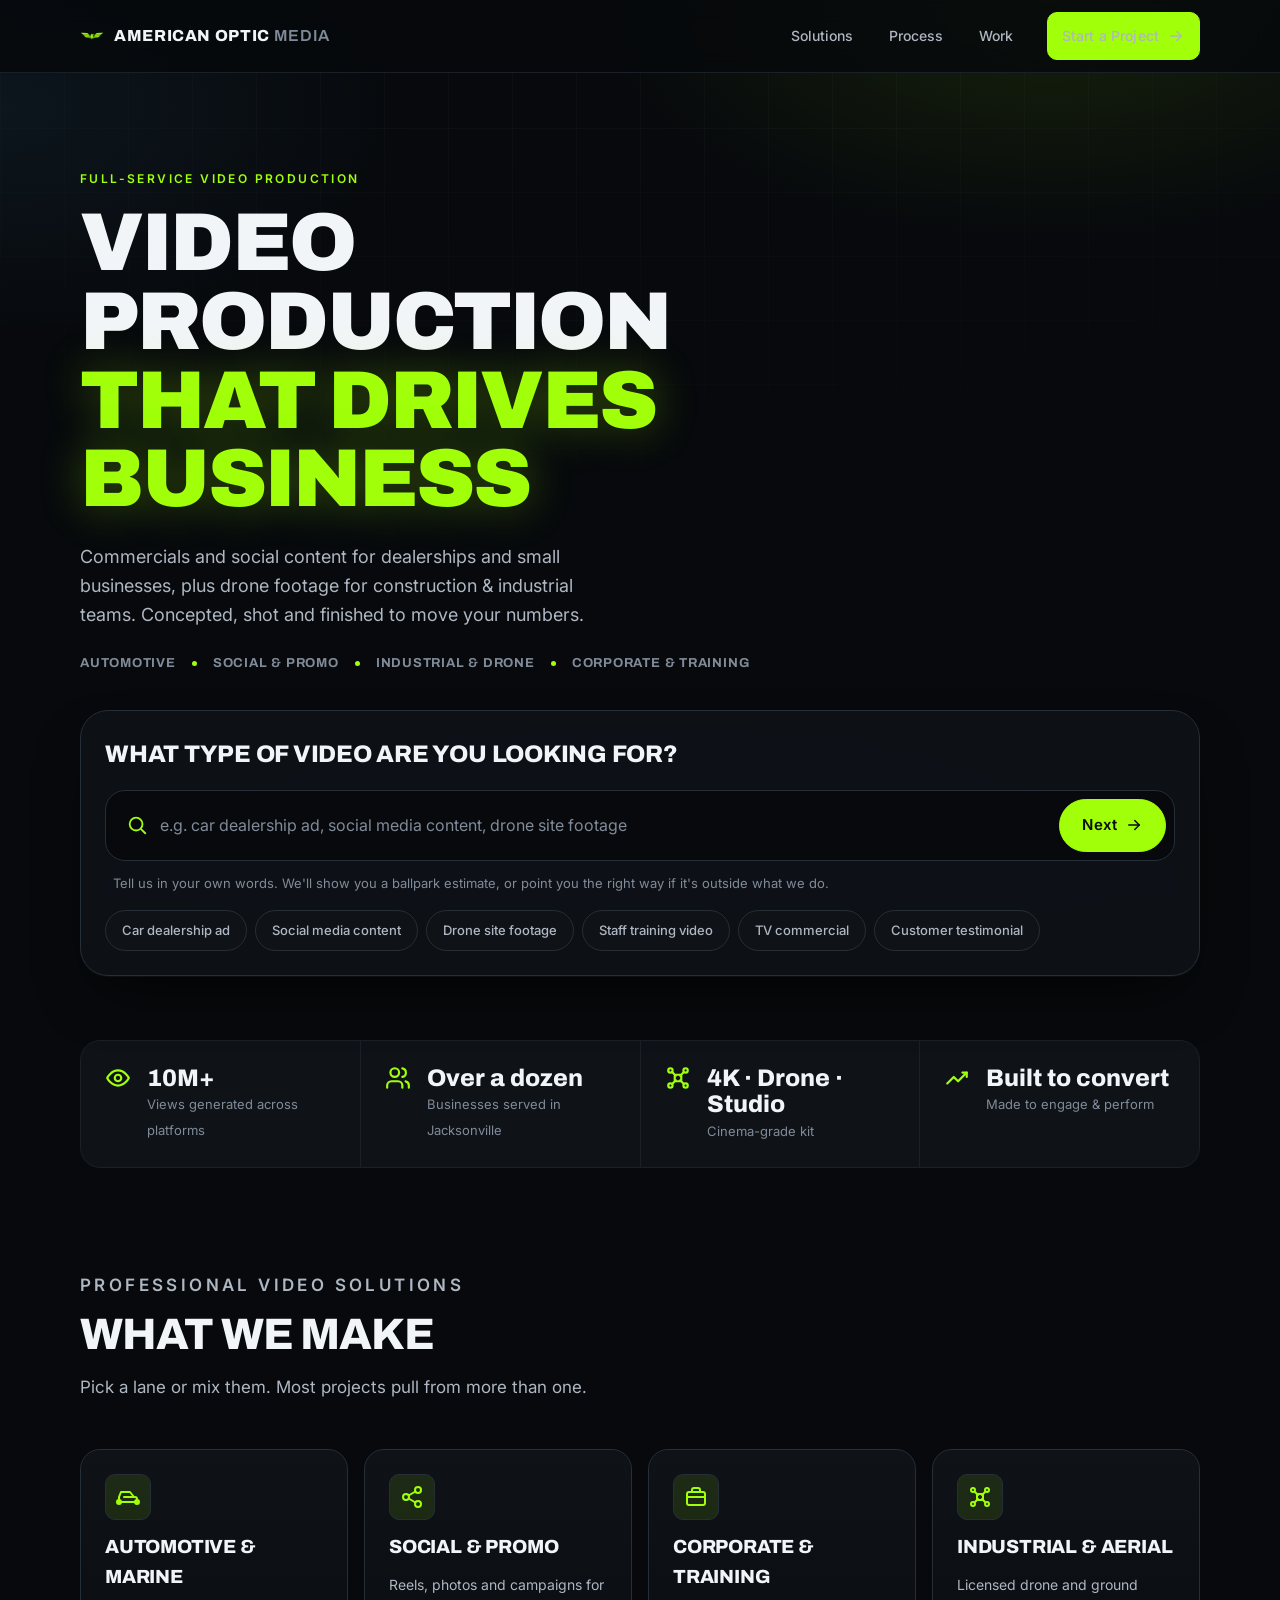
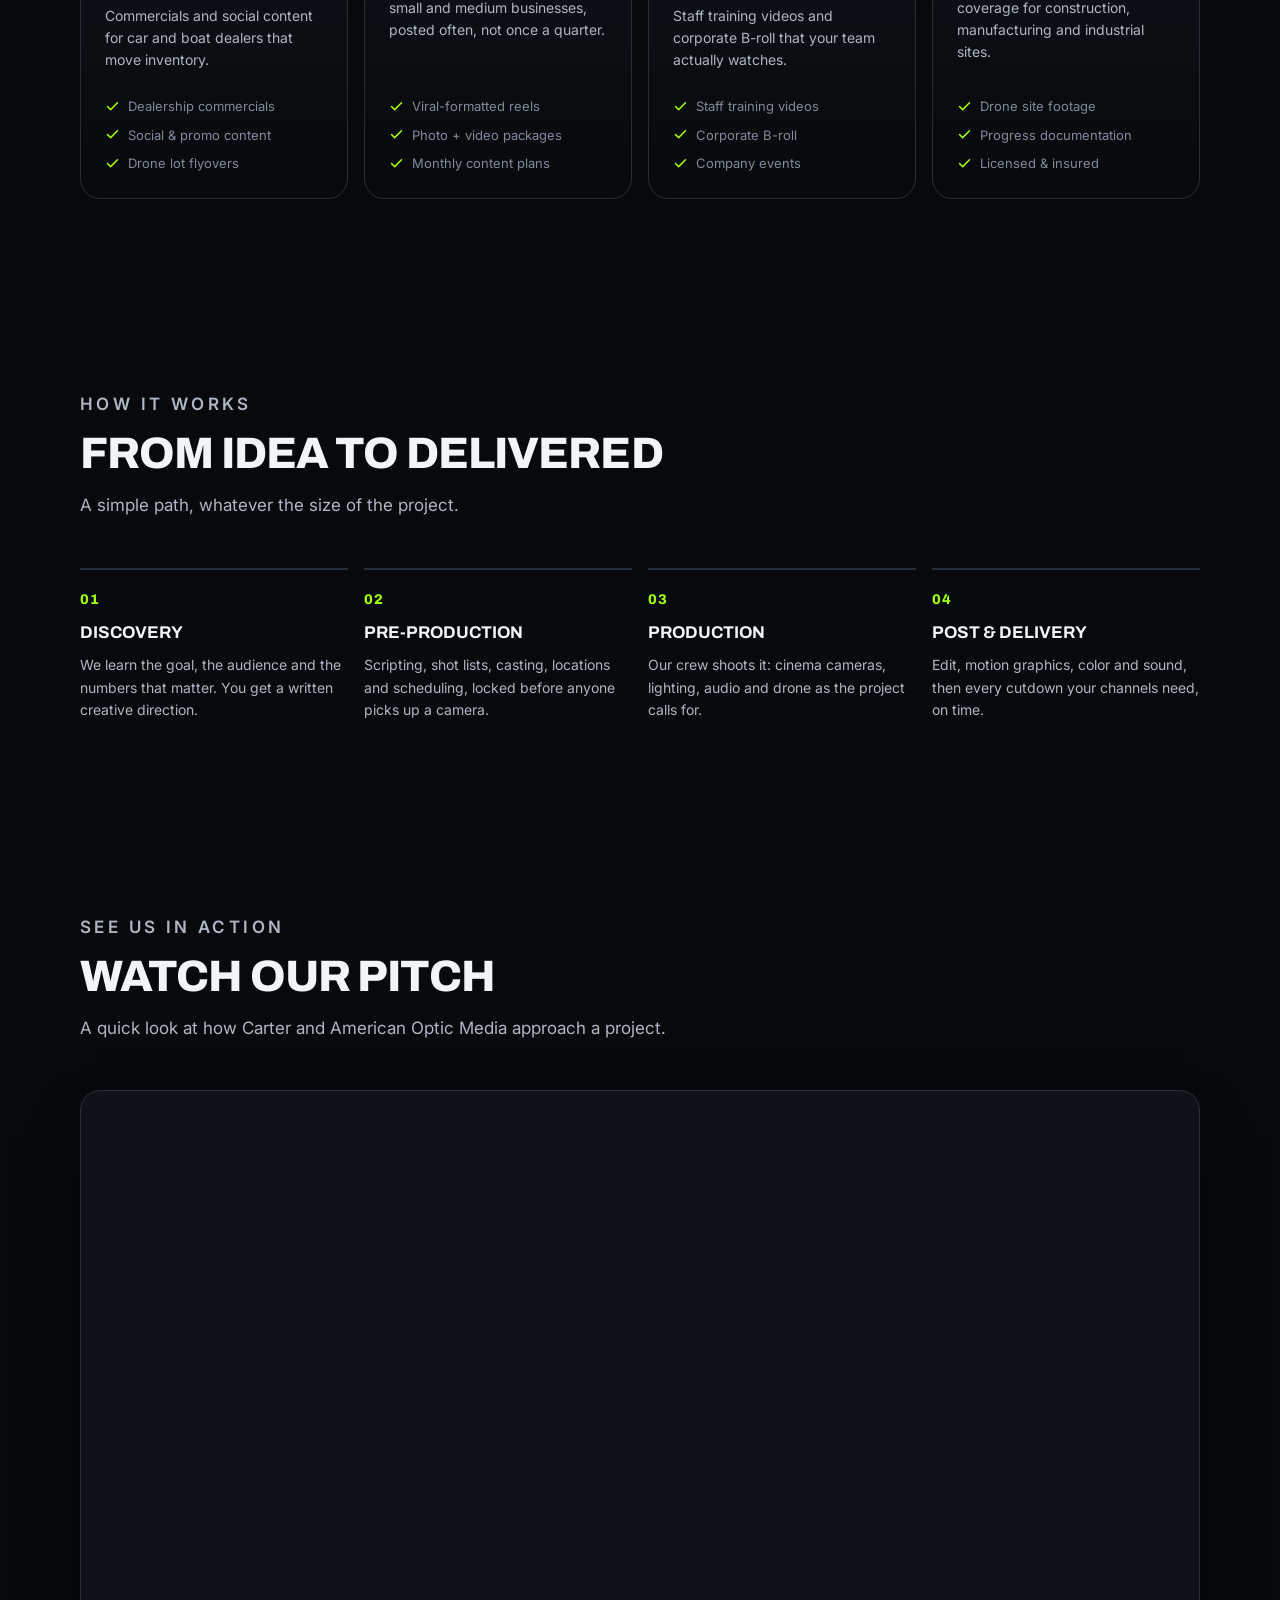
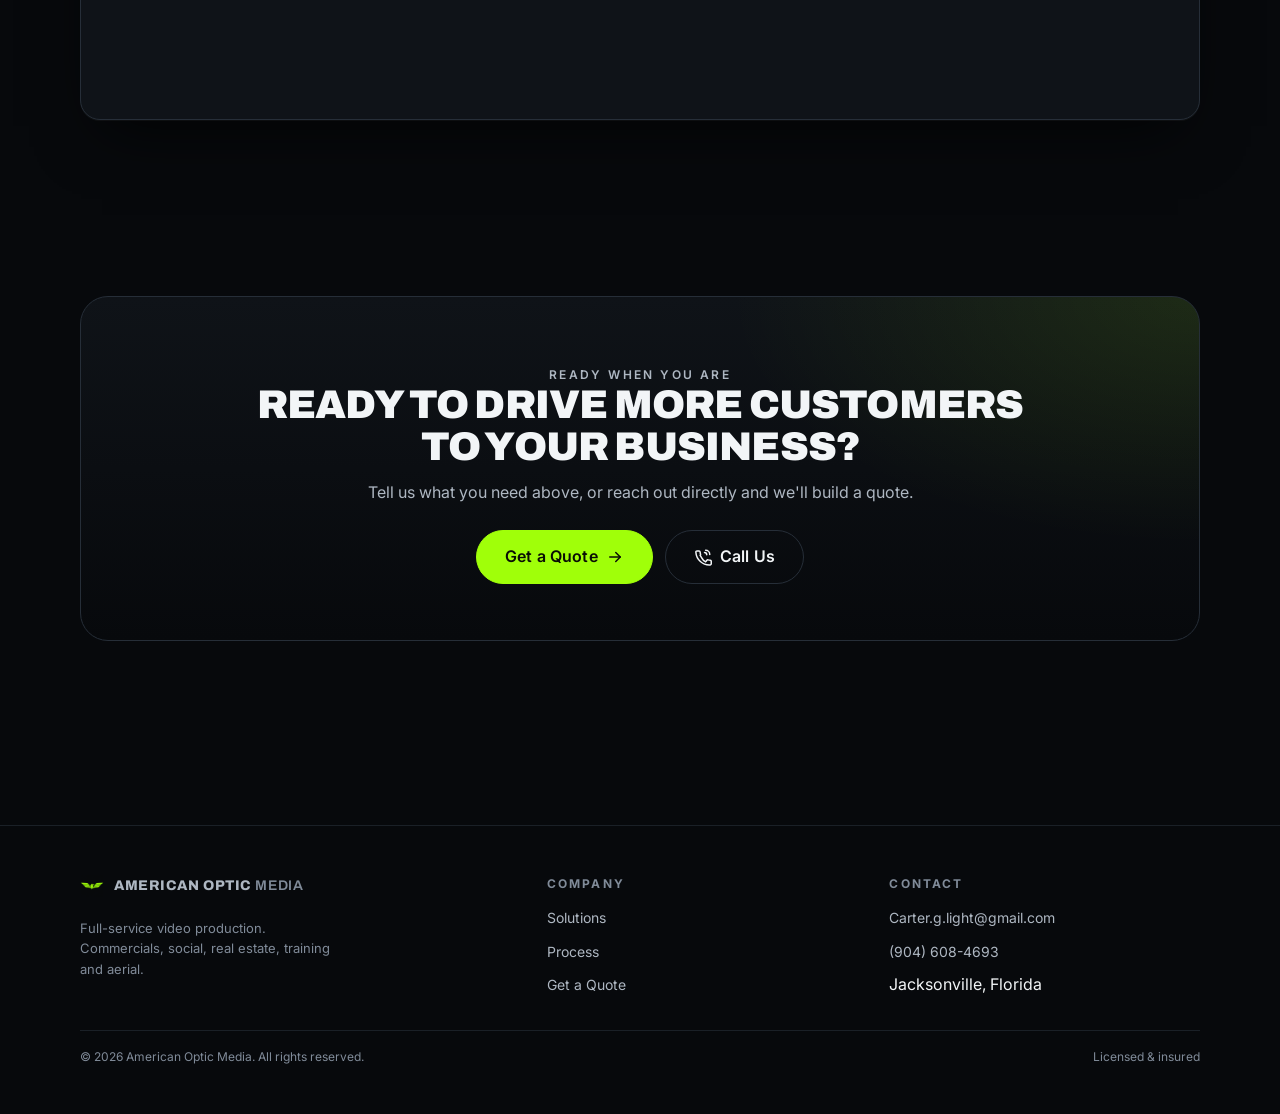
==== commit a3097e0e: "Switch pitch video to Vimeo embed for the live site The local-file video 404s on the deployed site s" ====
--- a/index.html
+++ b/index.html
@@ -200,15 +200,15 @@
           <h2 id="reel-h">Watch our pitch</h2>
           <p>A quick look at how Carter and American Optic Media approach a project.</p>
         </div>
-        <!-- Vimeo version (works once deployed to a real https:// domain):
         <div class="reel-embed reveal">
           <iframe src="https://player.vimeo.com/video/983887201" title="American Optic Media pitch video" frameborder="0" allow="autoplay; fullscreen; picture-in-picture" allowfullscreen loading="lazy"></iframe>
         </div>
-        -->
+        <!-- Local-file version (only works when Media/ is present, e.g. local preview):
         <video class="reel-video reveal" controls preload="metadata" playsinline>
           <source src="Media/Carter%20Pitch%202024(with%20hologram).mp4" type="video/mp4">
           Your browser can't play embedded video. <a class="accent" href="Media/Carter%20Pitch%202024(with%20hologram).mp4">Download the video</a> instead.
         </video>
+        -->
       </div>
     </section>
 
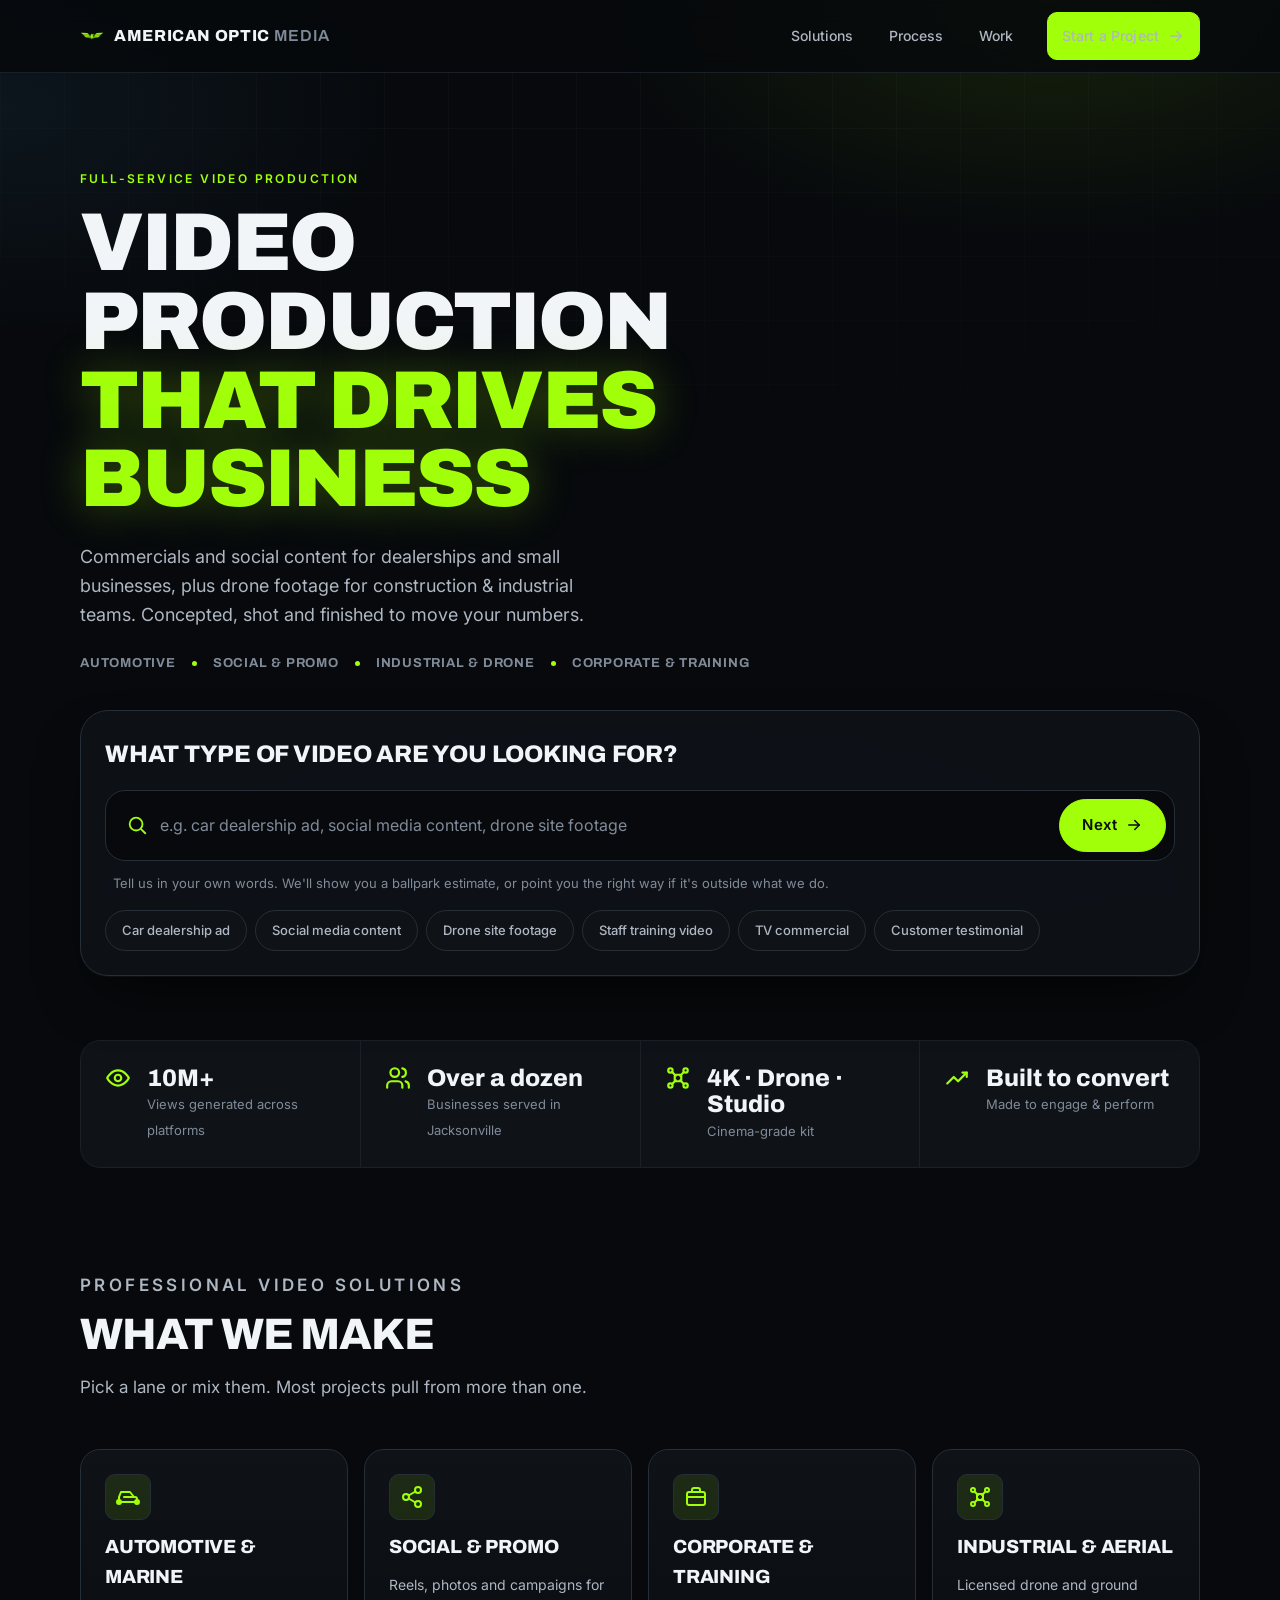
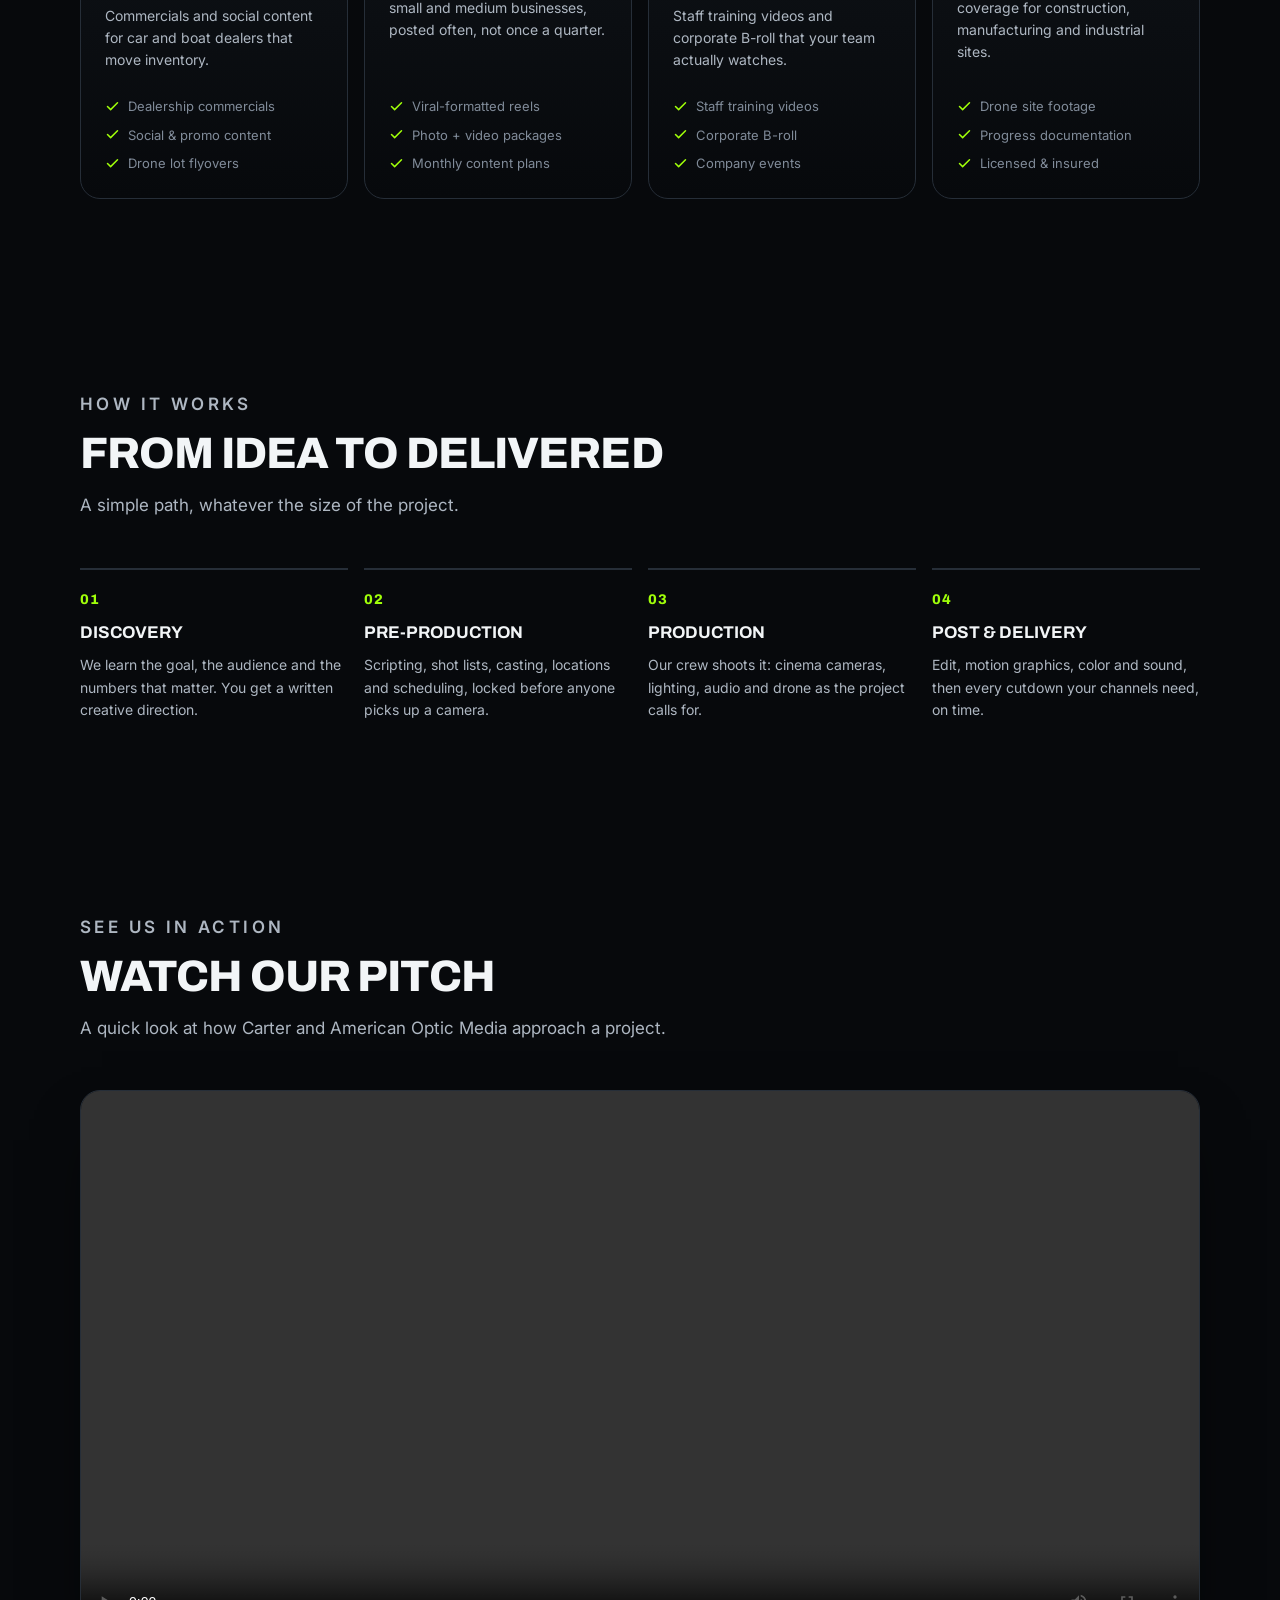
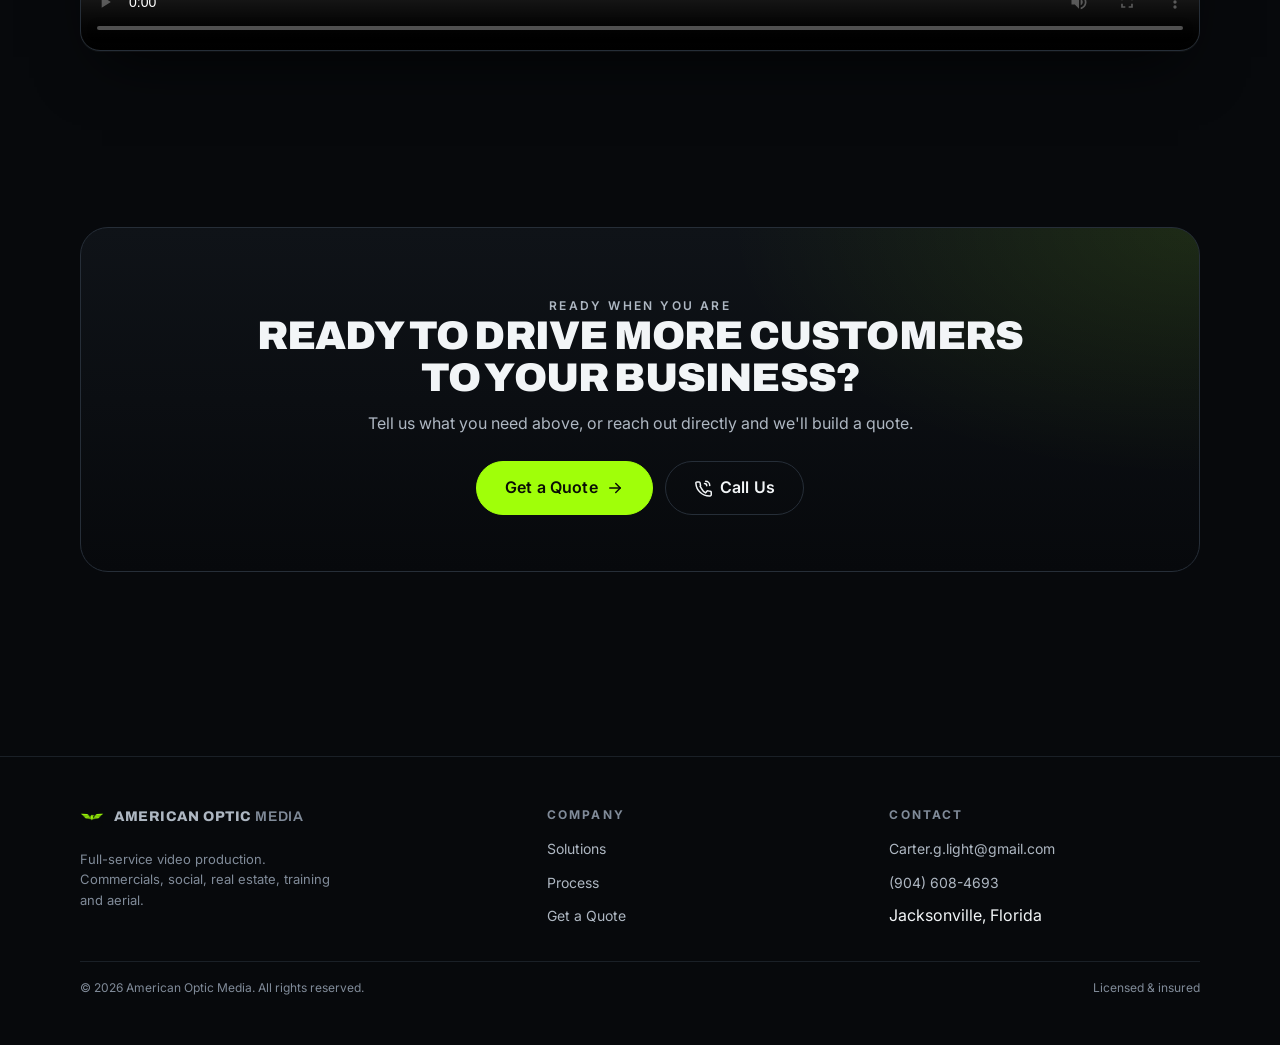
==== commit ece91a4b: "Self-host the pitch video instead of embedding Vimeo Some networks block third-party video-player do" ====
--- a/index.html
+++ b/index.html
@@ -200,14 +200,14 @@
           <h2 id="reel-h">Watch our pitch</h2>
           <p>A quick look at how Carter and American Optic Media approach a project.</p>
         </div>
+        <video class="reel-video reveal" controls preload="metadata" playsinline>
+          <source src="assets/pitch-reel.mp4" type="video/mp4">
+          Your browser can't play embedded video. <a class="accent" href="assets/pitch-reel.mp4">Download the video</a> instead.
+        </video>
+        <!-- Vimeo version (works everywhere except networks that filter player.vimeo.com):
         <div class="reel-embed reveal">
           <iframe src="https://player.vimeo.com/video/983887201" title="American Optic Media pitch video" frameborder="0" allow="autoplay; fullscreen; picture-in-picture" allowfullscreen loading="lazy"></iframe>
         </div>
-        <!-- Local-file version (only works when Media/ is present, e.g. local preview):
-        <video class="reel-video reveal" controls preload="metadata" playsinline>
-          <source src="Media/Carter%20Pitch%202024(with%20hologram).mp4" type="video/mp4">
-          Your browser can't play embedded video. <a class="accent" href="Media/Carter%20Pitch%202024(with%20hologram).mp4">Download the video</a> instead.
-        </video>
         -->
       </div>
     </section>
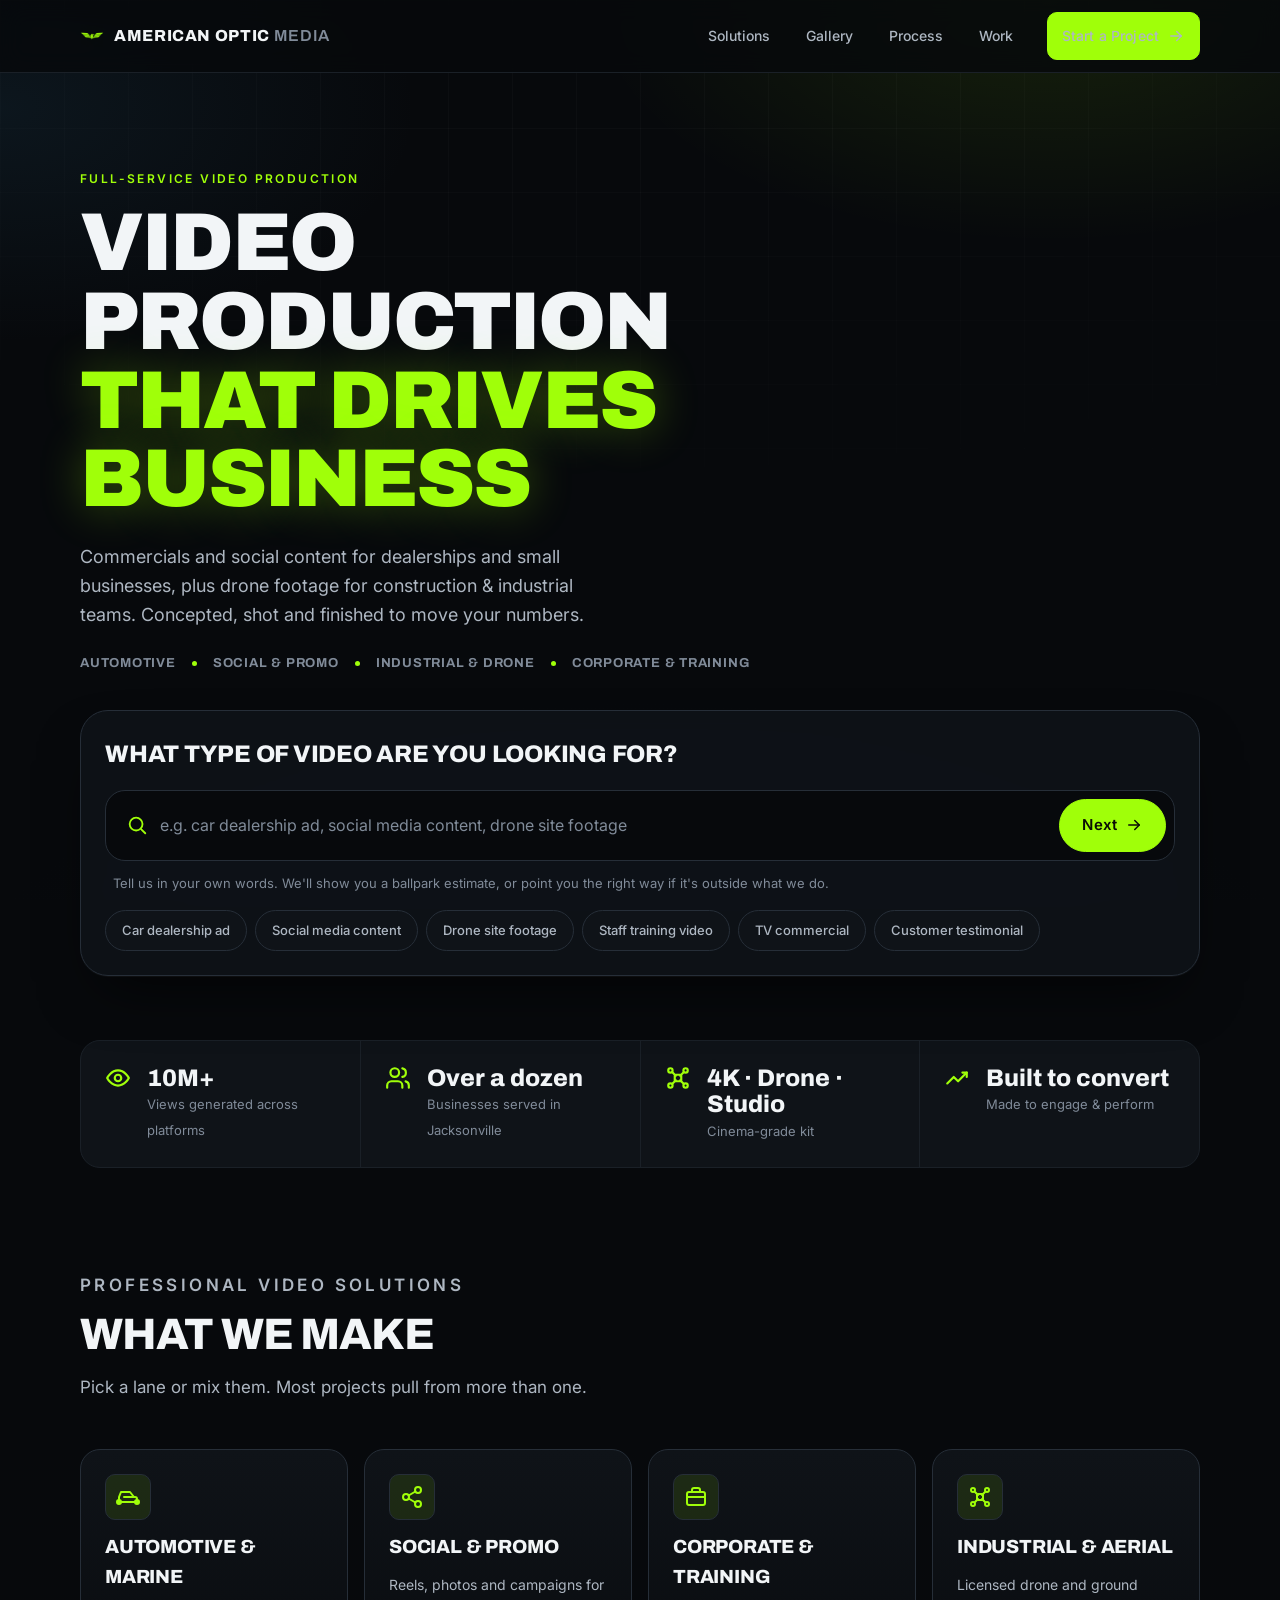
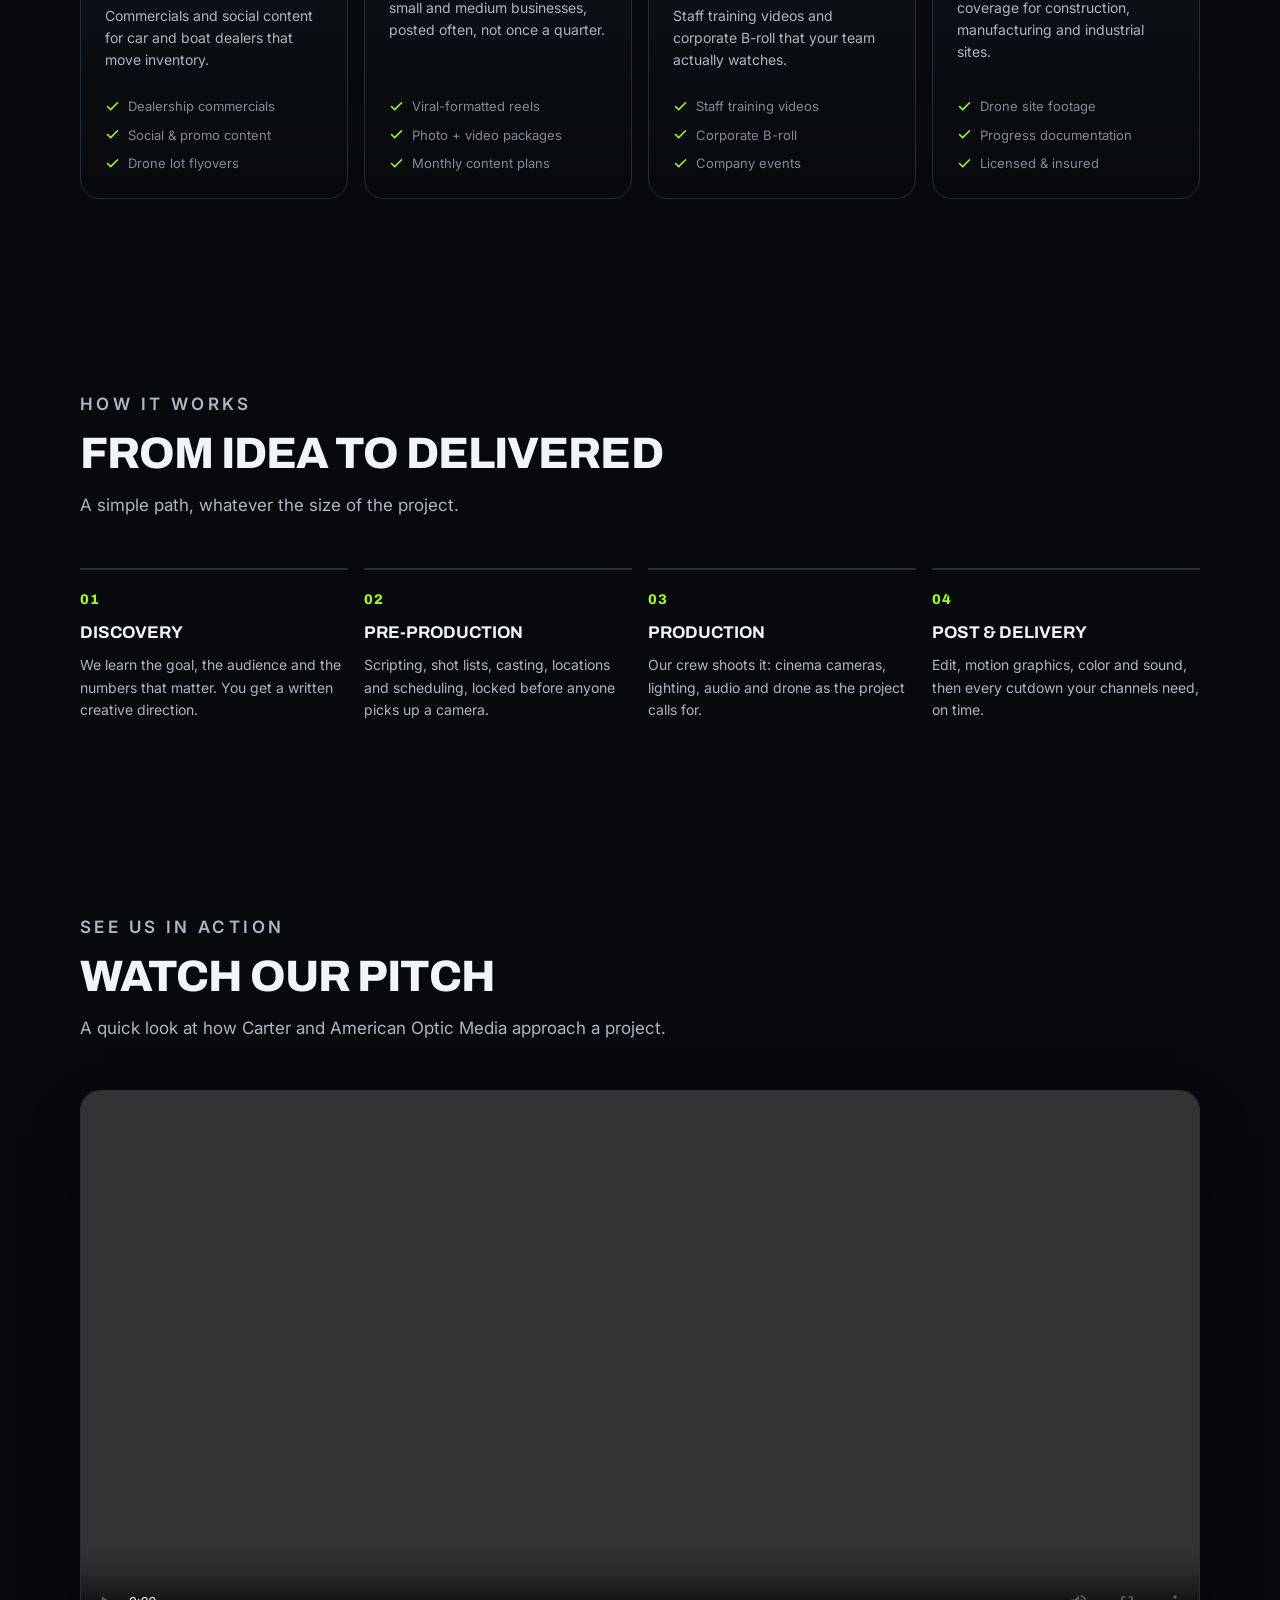
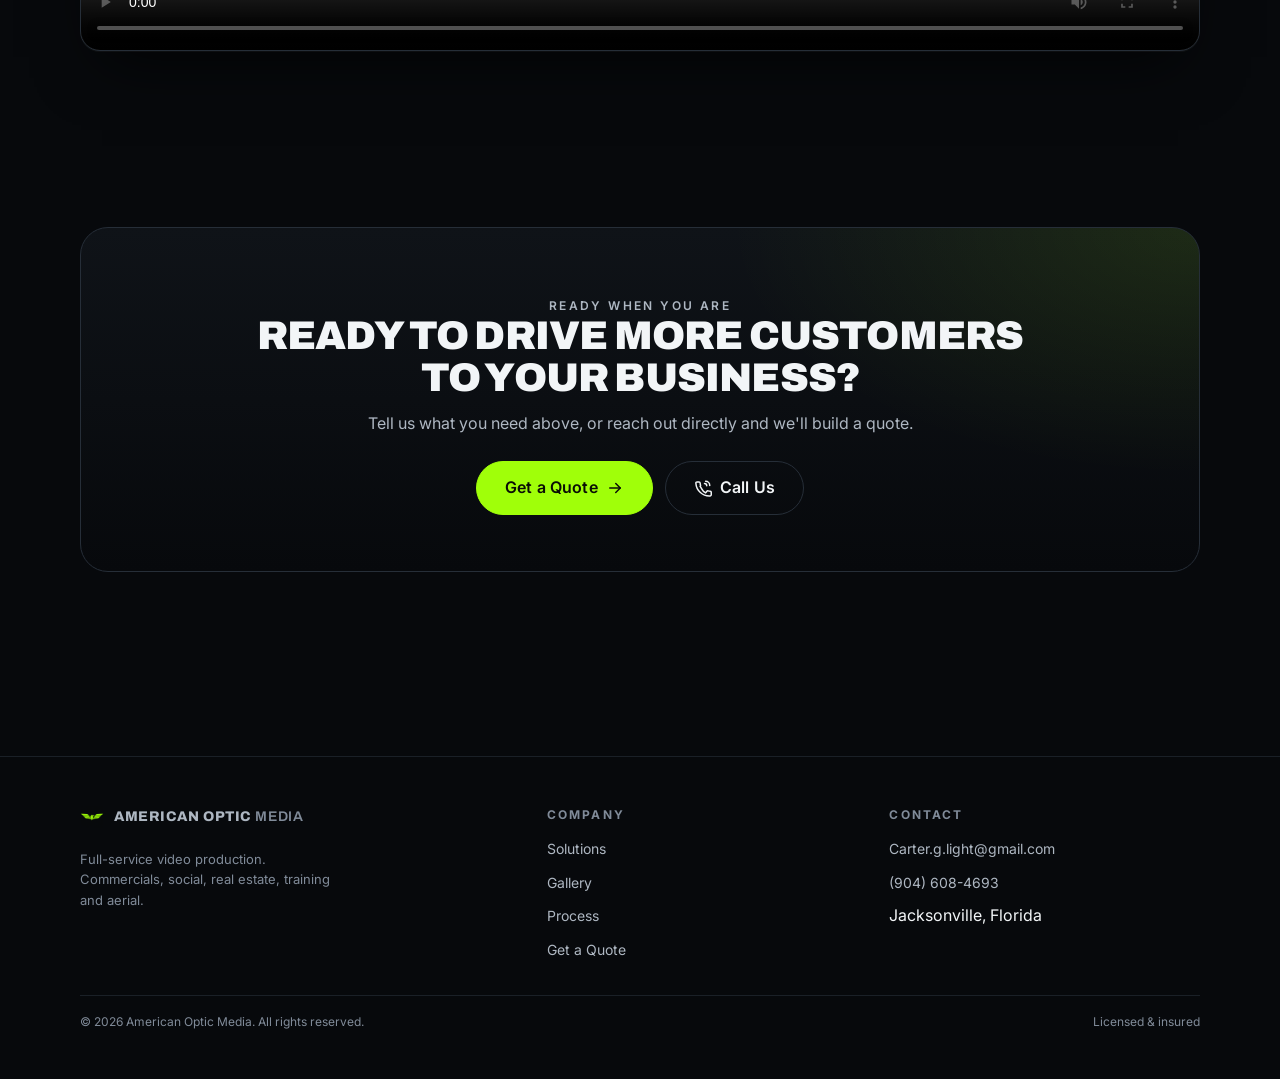
==== commit 975829a1: "Add Gallery page with a 3D coverflow scroll effect New gallery.html reachable from a Gallery nav tab" ====
--- a/index.html
+++ b/index.html
@@ -55,6 +55,7 @@
         </button>
         <div class="nav__links" id="nav-links">
           <a href="#solutions">Solutions</a>
+          <a href="gallery.html">Gallery</a>
           <a href="#process">Process</a>
           <a href="#work">Work</a>
           <a class="btn btn--primary nav__cta" href="#" data-quote-cta>Start a Project <svg aria-hidden="true"><use href="#i-arrow"/></svg></a>
@@ -242,6 +243,7 @@
           <h4>Company</h4>
           <ul>
             <li><a href="#solutions">Solutions</a></li>
+            <li><a href="gallery.html">Gallery</a></li>
             <li><a href="#process">Process</a></li>
             <li><a href="#" data-quote-cta>Get a Quote</a></li>
           </ul>
--- a/css/styles.css
+++ b/css/styles.css
@@ -907,6 +907,100 @@
 }
 .quote-aside__steps svg { width: 16px; height: 16px; color: var(--accent); flex: none; margin-top: 2px; }
 
+/* ----- Gallery ------------------------------------------- */
+.gallery-section { padding-block: clamp(28px, 5vw, 48px); }
+.gallery-section__head {
+  display: flex;
+  align-items: flex-end;
+  justify-content: space-between;
+  gap: var(--s-4);
+  margin-bottom: var(--s-5);
+}
+.gallery-section__head h2 {
+  font-family: var(--font-display);
+  font-weight: 800;
+  text-transform: uppercase;
+  font-size: clamp(22px, 3vw, 30px);
+  letter-spacing: -.01em;
+  margin-top: var(--s-2);
+}
+.gallery-nav { display: flex; gap: var(--s-2); flex: none; }
+.gallery-nav__btn {
+  width: 44px;
+  height: 44px;
+  display: grid;
+  place-items: center;
+  border: 1px solid var(--line);
+  background: var(--surface-1);
+  border-radius: var(--r-pill);
+  color: var(--text);
+  cursor: pointer;
+  transition: border-color var(--dur) var(--ease), color var(--dur) var(--ease), transform var(--dur) var(--ease);
+}
+.gallery-nav__btn:hover { border-color: var(--accent); color: var(--accent); transform: translateY(-2px); }
+.gallery-nav__btn svg { width: 18px; height: 18px; }
+.gallery-nav__btn[data-dir="-1"] svg { transform: scaleX(-1); }
+
+.gallery-row {
+  display: flex;
+  gap: var(--s-5);
+  overflow-x: auto;
+  overflow-y: visible;
+  scroll-snap-type: x proximity;
+  perspective: 1200px;
+  padding: var(--s-5) 10vw var(--s-6);
+  margin-inline: -10vw;
+  -webkit-overflow-scrolling: touch;
+  scrollbar-width: none;
+}
+.gallery-row::-webkit-scrollbar { display: none; }
+
+.gallery-card {
+  flex: 0 0 auto;
+  width: min(70vw, 280px);
+  scroll-snap-align: center;
+  transform: perspective(1200px) rotateY(var(--rotate, 0deg)) scale(var(--scale, 1));
+  opacity: var(--opacity, 1);
+  transition: transform .2s ease, opacity .2s ease;
+}
+.gallery-card__thumb {
+  aspect-ratio: 4 / 3;
+  border-radius: var(--r-lg);
+  border: 1px solid var(--line);
+  box-shadow: var(--shadow-2);
+  display: grid;
+  place-items: center;
+  overflow: hidden;
+  position: relative;
+}
+.gallery-card__thumb svg { width: 34px; height: 34px; }
+.gallery-card__thumb img { width: 100%; height: 100%; object-fit: cover; }
+.gallery-card__thumb--photo { background: linear-gradient(160deg, color-mix(in srgb, var(--accent) 16%, var(--surface-1)), var(--ink)); color: var(--accent); }
+.gallery-card__thumb--video { background: linear-gradient(160deg, var(--surface-2), var(--ink)); color: var(--accent); }
+.gallery-card__thumb--social { background: linear-gradient(160deg, color-mix(in srgb, var(--accent) 10%, var(--surface-1)), var(--surface-1)); color: var(--accent); }
+.gallery-card--empty .gallery-card__thumb { border-style: dashed; color: var(--text-mute); background: var(--surface-1); box-shadow: none; }
+.gallery-card__title {
+  margin-top: var(--s-3);
+  font-size: 14px;
+  font-weight: 600;
+  color: var(--text-dim);
+  text-align: center;
+}
+.gallery-card--empty .gallery-card__title { color: var(--text-mute); font-weight: 500; }
+
+/* Once real photos/videos replace a placeholder, wrap the thumb+title in
+   <a class="gallery-card__link" href="..." target="_blank" rel="noopener">
+   inside the <li class="gallery-card">, drop the --empty modifier, and set
+   a real thumbnail on .gallery-card__thumb (background-image or <img>). */
+.gallery-card__link { display: block; text-decoration: none; }
+.gallery-card__link:hover .gallery-card__thumb,
+.gallery-card__link:focus-visible .gallery-card__thumb { border-color: var(--accent); }
+.gallery-card__link .gallery-card__title { color: var(--text); }
+
+@media (prefers-reduced-motion: reduce) {
+  .gallery-card { transform: none !important; }
+}
+
 /* ----- Reveal-on-scroll (progressive enhancement) -------- */
 /* Hidden only when JS is running; without JS everything shows normally. */
 .js .reveal { opacity: 0; transform: translateY(14px); }
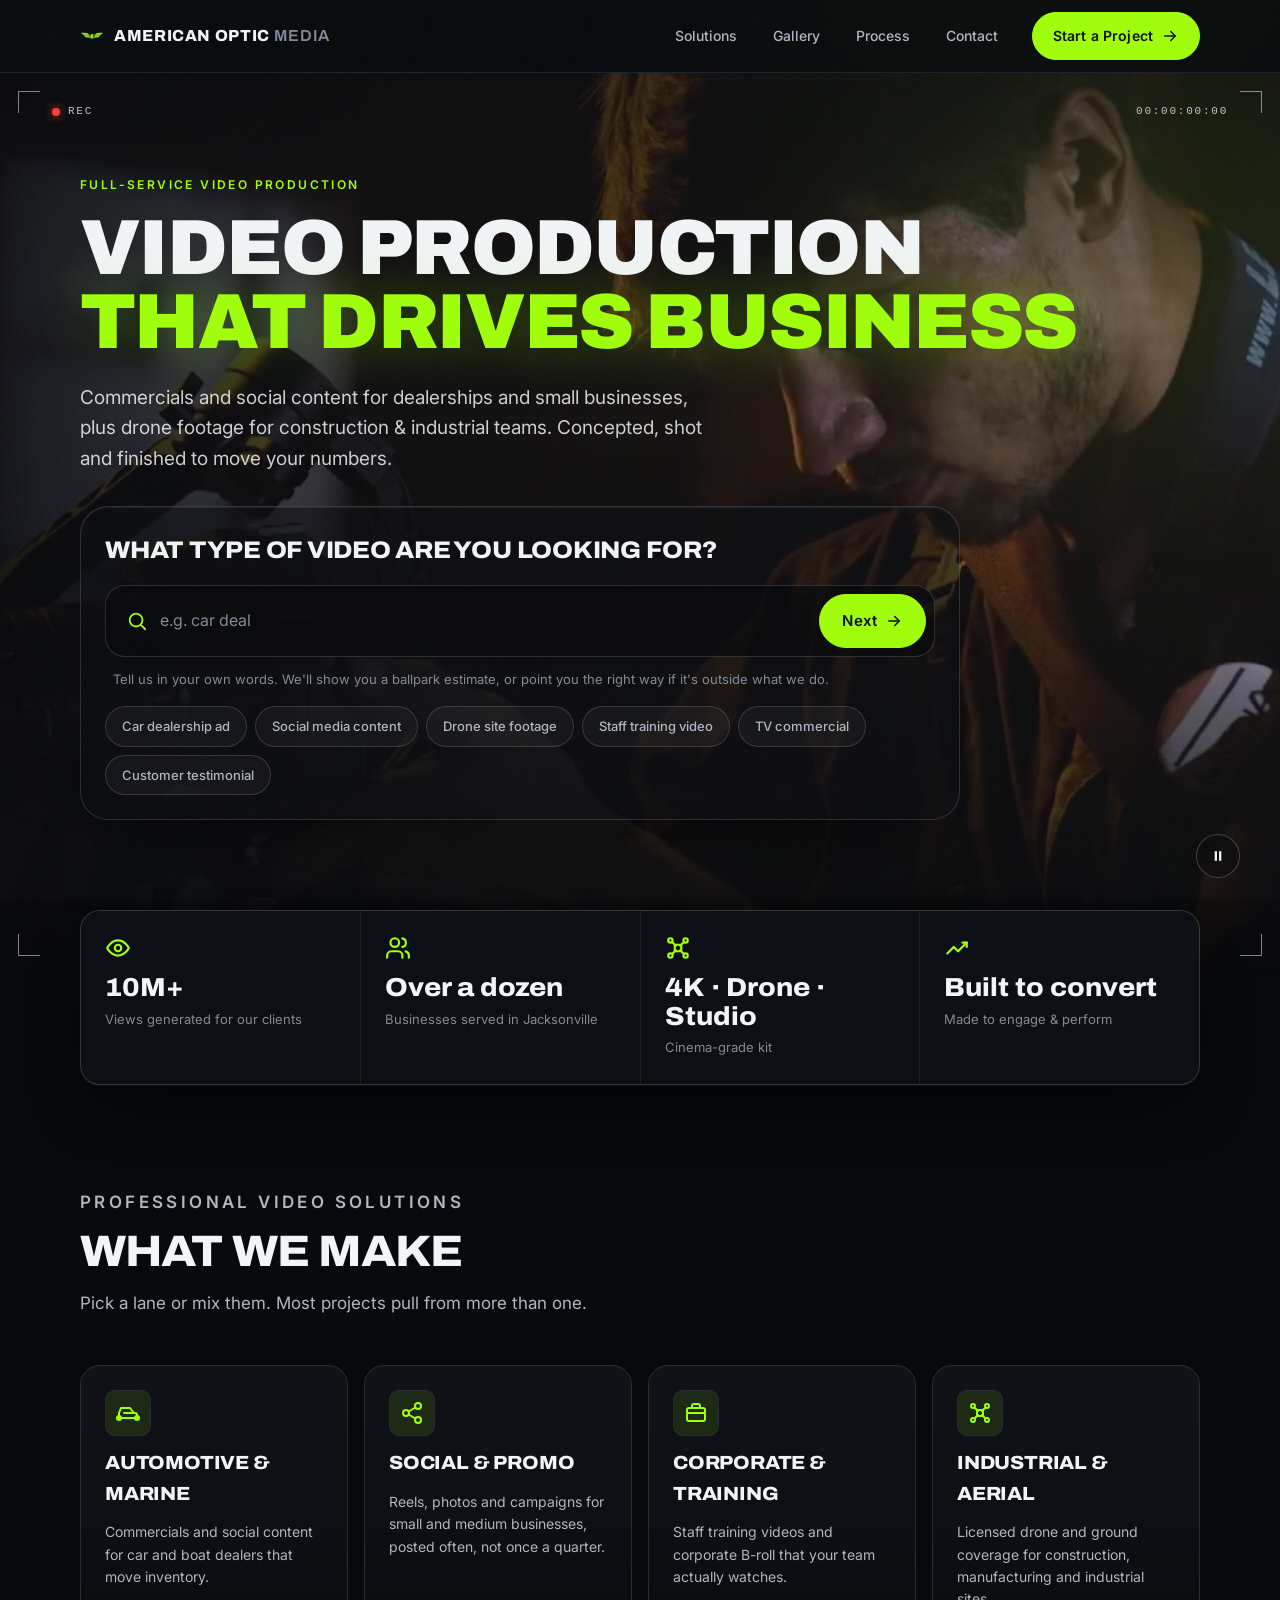
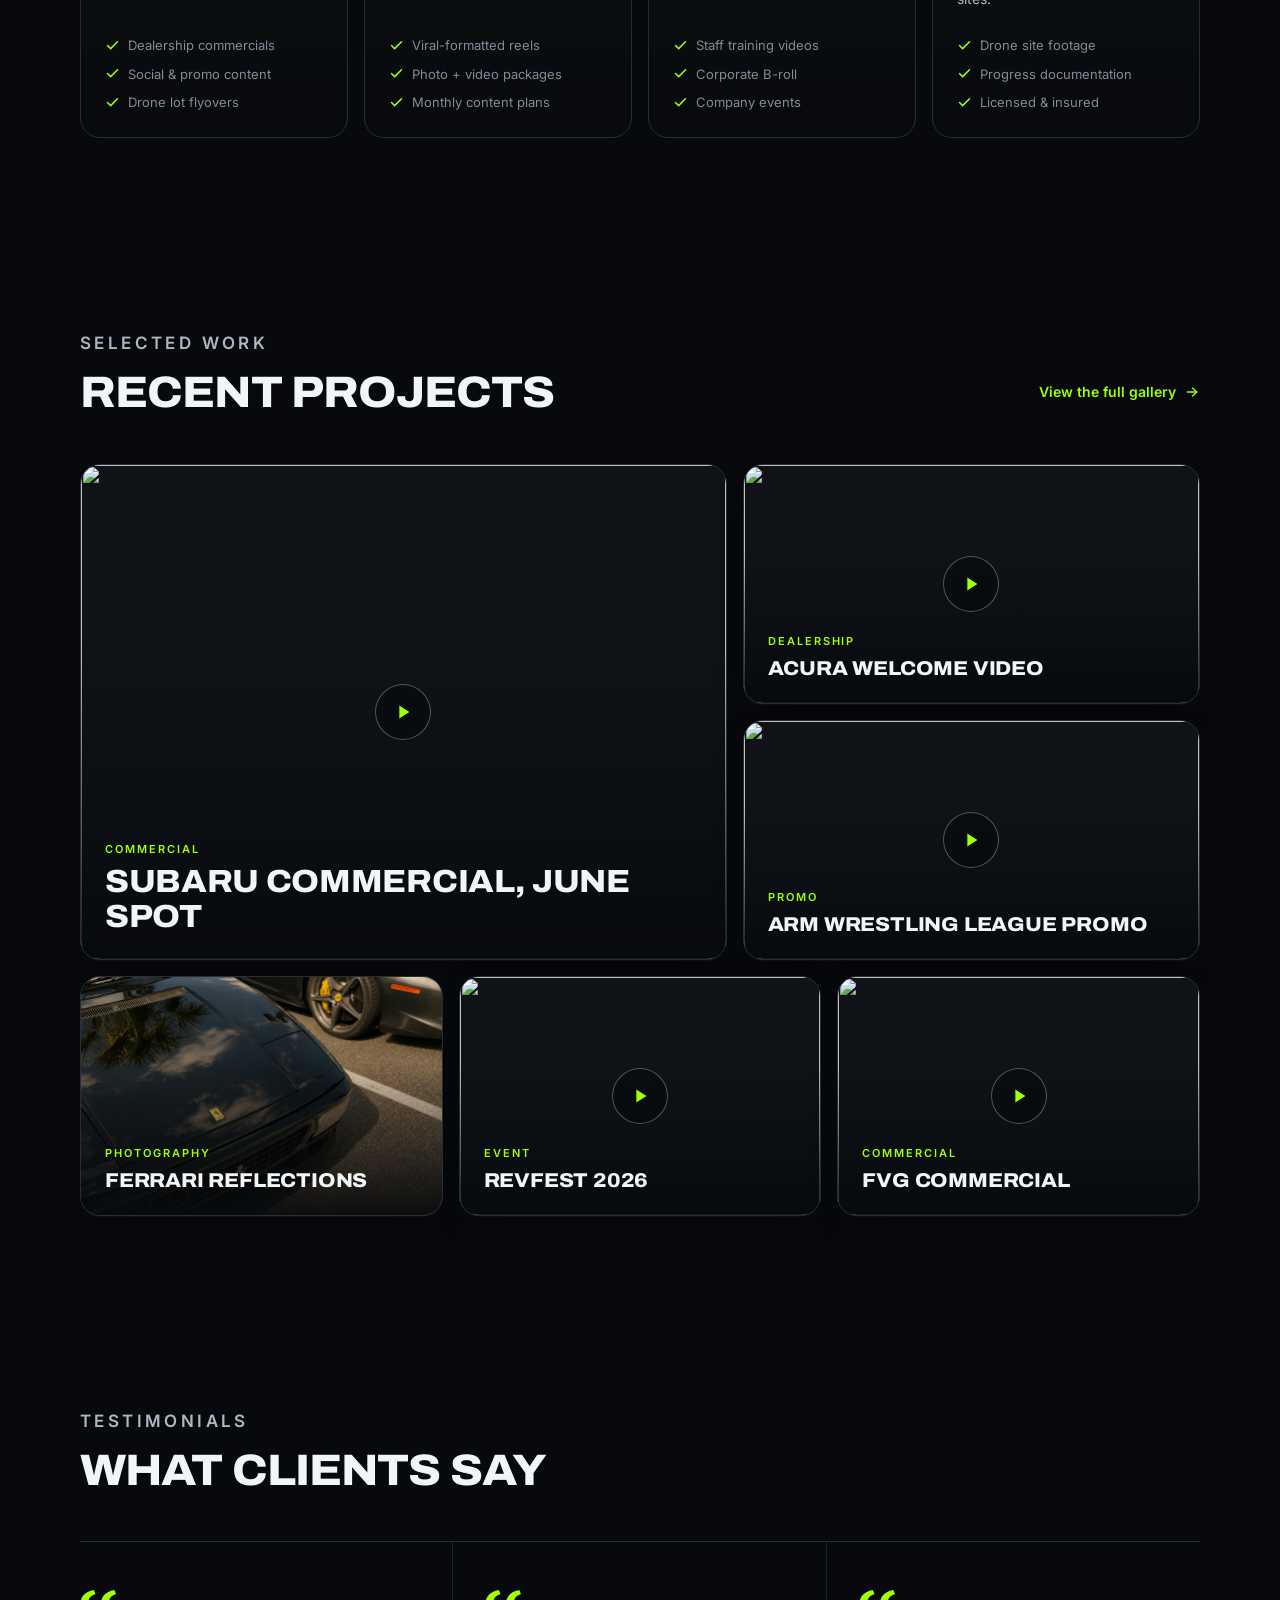
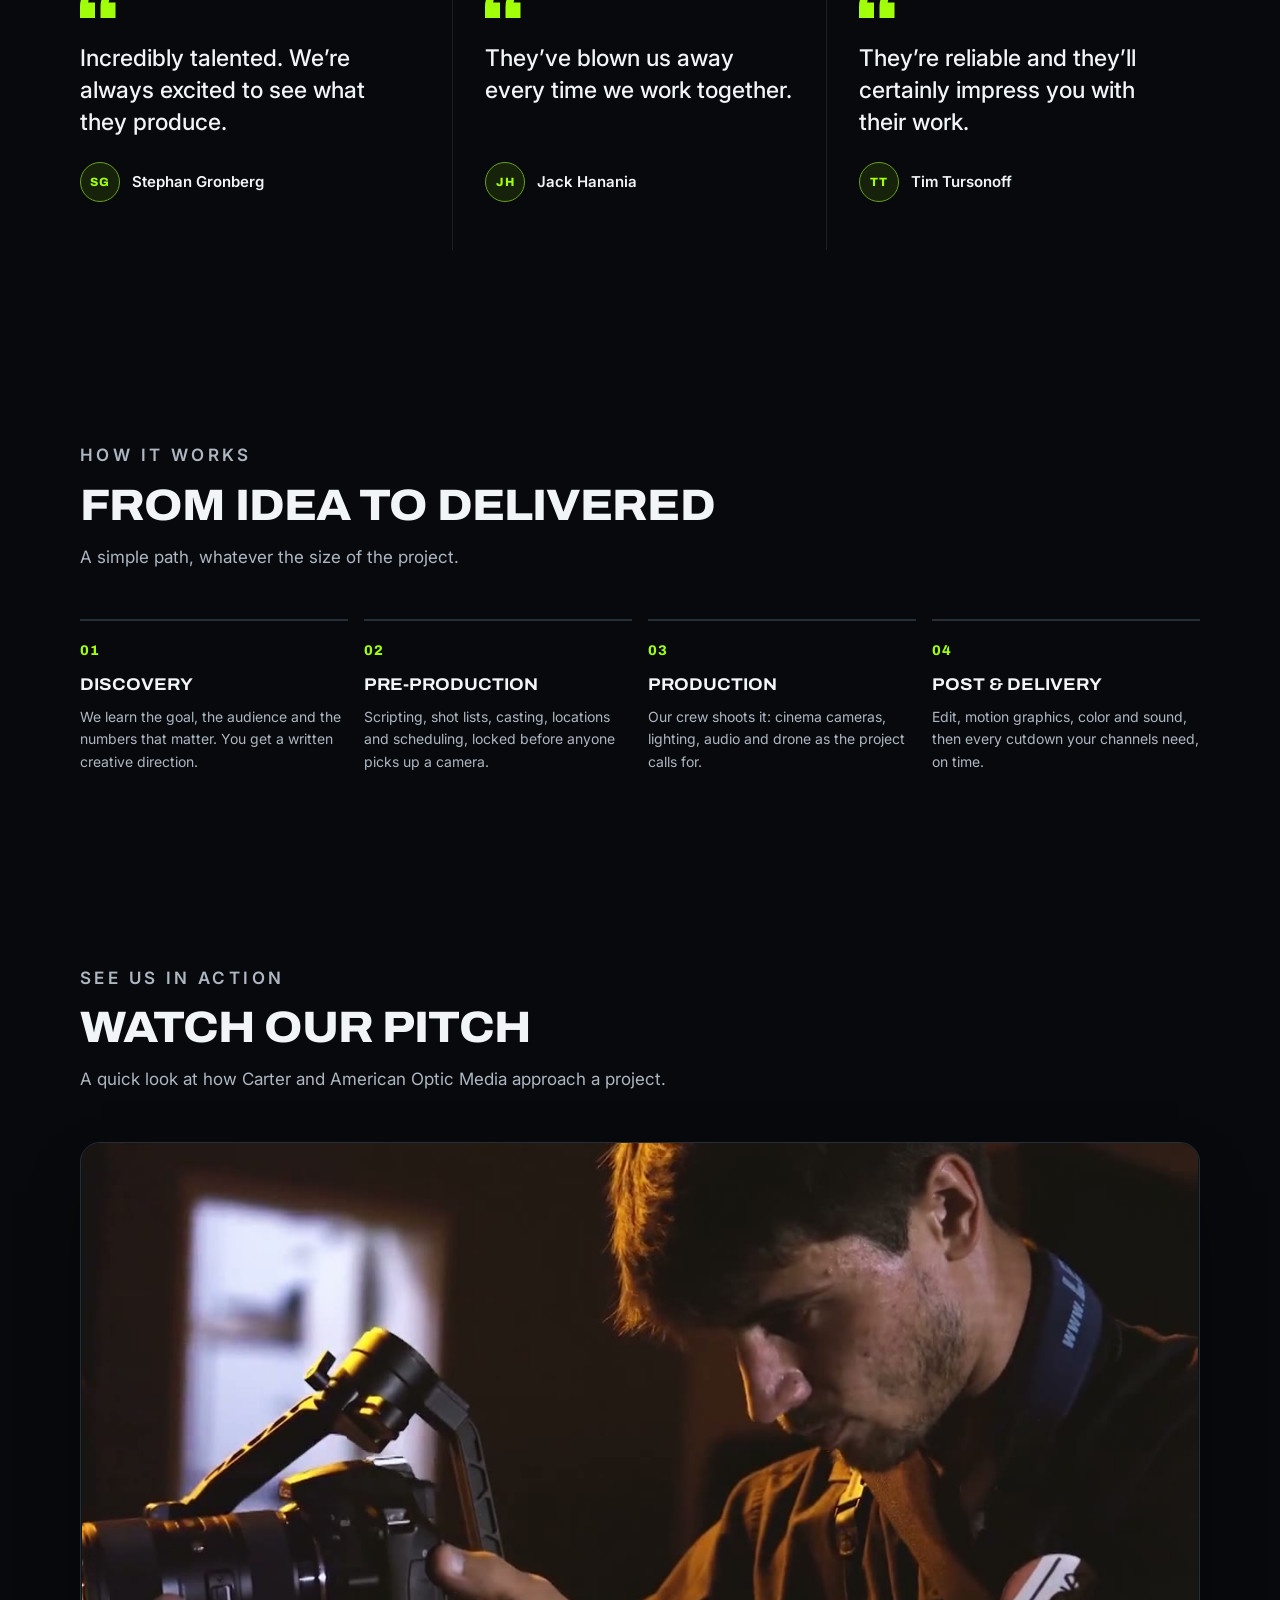
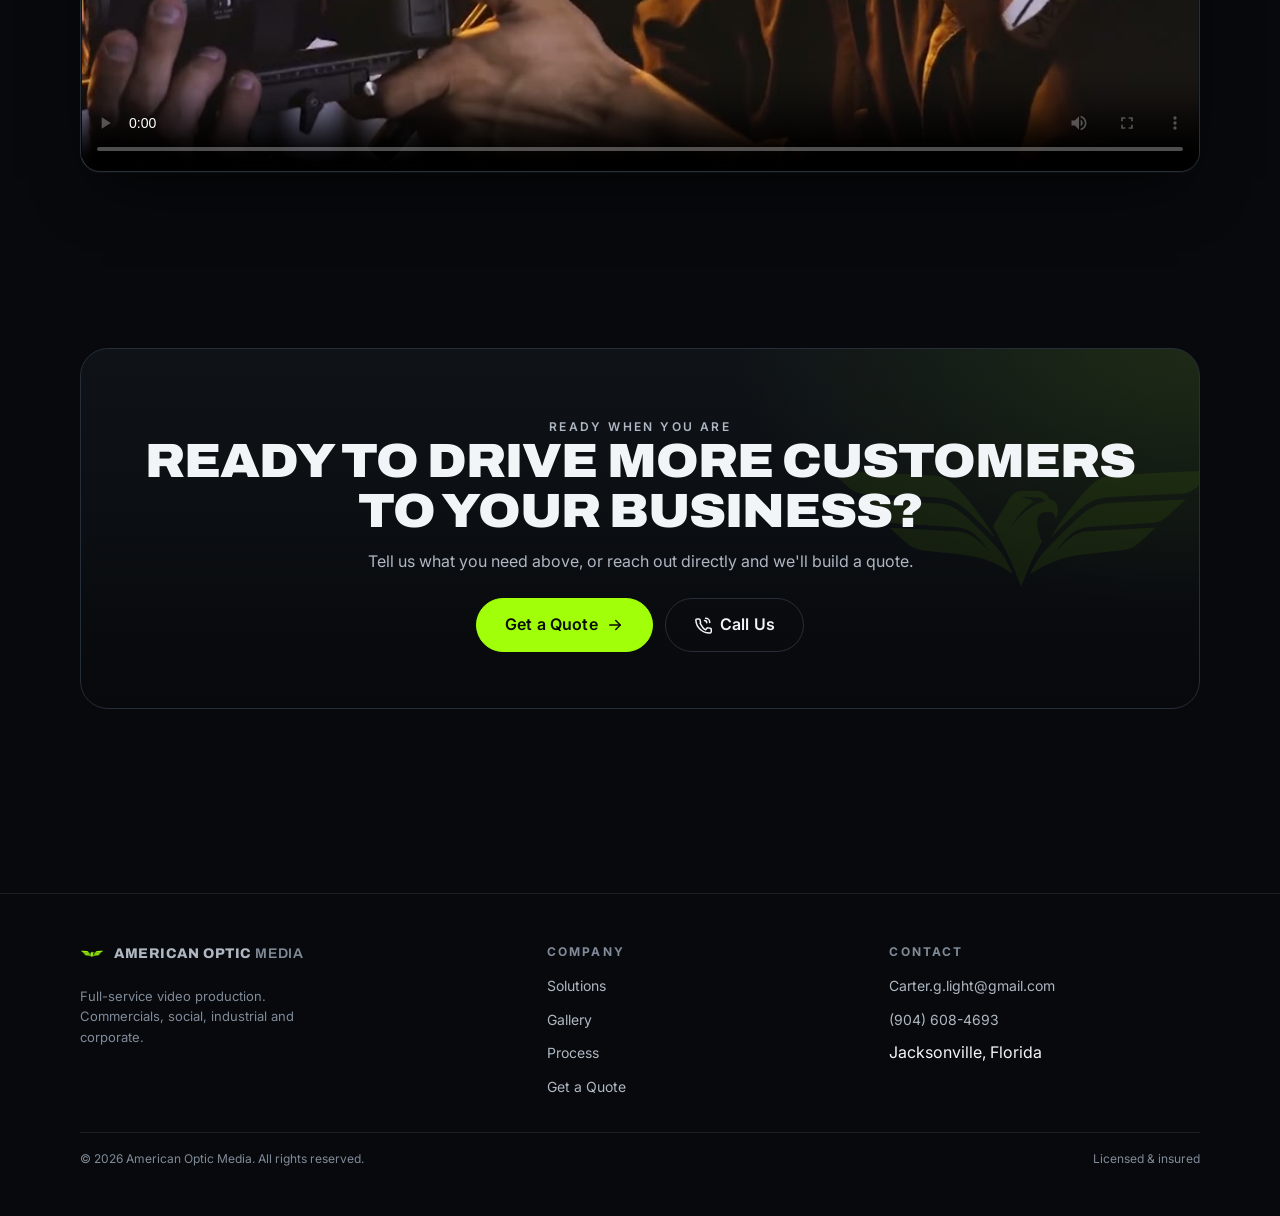
==== commit abe21744: "Cinematic homepage, inbox delivery for the quote form, on-page media viewer Homepage - Hero now play" ====
--- a/index.html
+++ b/index.html
@@ -6,15 +6,40 @@
   <title>American Optic Media | Video Production That Drives Business</title>
   <script>document.documentElement.classList.add('js');</script>
   <meta name="description" content="American Optic Media is a full-service video production company for dealerships, small & medium businesses, and construction & industrial teams. Commercials, social content, drone and corporate video, built to convert.">
+  <meta name="theme-color" content="#07090C">
   <link rel="icon" type="image/png" href="assets/favicon-64.png">
+
+  <!-- Link previews need absolute URLs. If the site moves to americanopticmedia.com,
+       update the three aomedia.netlify.app URLs below (and in the JSON-LD). -->
+  <meta property="og:type" content="website">
+  <meta property="og:site_name" content="American Optic Media">
   <meta property="og:title" content="American Optic Media | Video Production That Drives Business">
   <meta property="og:description" content="Tell us what kind of video you need. Get an instant estimate, then a custom quote.">
-  <meta property="og:image" content="assets/ao-wordmark-green.jpg">
-  <meta property="og:type" content="website">
-
+  <meta property="og:url" content="https://aomedia.netlify.app/">
+  <meta property="og:image" content="https://aomedia.netlify.app/assets/og-image.jpg">
+  <meta property="og:image:width" content="1200">
+  <meta property="og:image:height" content="630">
+  <meta name="twitter:card" content="summary_large_image">
+
+  <script type="application/ld+json">
+  {
+    "@context": "https://schema.org",
+    "@type": "LocalBusiness",
+    "name": "American Optic Media",
+    "description": "Full-service video production for dealerships, small and medium businesses, and construction and industrial teams.",
+    "url": "https://aomedia.netlify.app/",
+    "image": "https://aomedia.netlify.app/assets/og-image.jpg",
+    "telephone": "+19046084693",
+    "email": "Carter.g.light@gmail.com",
+    "areaServed": "Jacksonville, Florida",
+    "address": { "@type": "PostalAddress", "addressLocality": "Jacksonville", "addressRegion": "FL", "addressCountry": "US" }
+  }
+  </script>
+
+  <link rel="preload" as="image" href="assets/hero-poster.jpg">
   <link rel="preconnect" href="https://fonts.googleapis.com">
   <link rel="preconnect" href="https://fonts.gstatic.com" crossorigin>
-  <link href="https://fonts.googleapis.com/css2?family=Archivo:wght@400;500;600;700;800;900&family=Inter:wght@400;500;600&display=swap" rel="stylesheet">
+  <link href="https://fonts.googleapis.com/css2?family=Archivo:wdth,wght@62..125,400..900&family=Inter:wght@400;500;600&display=swap" rel="stylesheet">
   <link rel="stylesheet" href="css/styles.css">
 </head>
 <body>
@@ -30,16 +55,15 @@
     <symbol id="i-close" viewBox="0 0 24 24" fill="none" stroke="currentColor" stroke-width="2" stroke-linecap="round"><path d="M18 6 6 18M6 6l12 12"/></symbol>
     <symbol id="i-eye" viewBox="0 0 24 24" fill="none" stroke="currentColor" stroke-width="2" stroke-linecap="round" stroke-linejoin="round"><path d="M2 12s3.5-7 10-7 10 7 10 7-3.5 7-10 7-10-7-10-7Z"/><circle cx="12" cy="12" r="3"/></symbol>
     <symbol id="i-users" viewBox="0 0 24 24" fill="none" stroke="currentColor" stroke-width="2" stroke-linecap="round" stroke-linejoin="round"><path d="M16 21v-2a4 4 0 0 0-4-4H6a4 4 0 0 0-4 4v2"/><circle cx="9" cy="7" r="4"/><path d="M22 21v-2a4 4 0 0 0-3-3.87M16 3.13A4 4 0 0 1 16 11"/></symbol>
-    <symbol id="i-film" viewBox="0 0 24 24" fill="none" stroke="currentColor" stroke-width="2" stroke-linecap="round" stroke-linejoin="round"><rect x="3" y="3" width="18" height="18" rx="2"/><path d="M7 3v18M17 3v18M3 12h18M3 7.5h4M3 16.5h4M17 7.5h4M17 16.5h4"/></symbol>
-    <symbol id="i-spark" viewBox="0 0 24 24" fill="none" stroke="currentColor" stroke-width="2" stroke-linecap="round" stroke-linejoin="round"><path d="M12 3v4M12 17v4M3 12h4M17 12h4M5.6 5.6l2.8 2.8M15.6 15.6l2.8 2.8M18.4 5.6l-2.8 2.8M8.4 15.6l-2.8 2.8"/></symbol>
     <symbol id="i-trend" viewBox="0 0 24 24" fill="none" stroke="currentColor" stroke-width="2" stroke-linecap="round" stroke-linejoin="round"><path d="m3 17 6-6 4 4 8-8"/><path d="M17 7h4v4"/></symbol>
     <symbol id="i-share" viewBox="0 0 24 24" fill="none" stroke="currentColor" stroke-width="2" stroke-linecap="round" stroke-linejoin="round"><circle cx="18" cy="5" r="3"/><circle cx="6" cy="12" r="3"/><circle cx="18" cy="19" r="3"/><path d="m8.6 13.5 6.8 4M15.4 6.5l-6.8 4"/></symbol>
     <symbol id="i-drone" viewBox="0 0 24 24" fill="none" stroke="currentColor" stroke-width="2" stroke-linecap="round" stroke-linejoin="round"><path d="M10 10 7 7M14 10l3-3M10 14l-3 3M14 14l3 3"/><circle cx="5" cy="5" r="2"/><circle cx="19" cy="5" r="2"/><circle cx="5" cy="19" r="2"/><circle cx="19" cy="19" r="2"/><rect x="9" y="9" width="6" height="6" rx="1"/></symbol>
     <symbol id="i-phone" viewBox="0 0 24 24" fill="none" stroke="currentColor" stroke-width="2" stroke-linecap="round" stroke-linejoin="round"><path d="M15.5 3A5.5 5.5 0 0 1 21 8.5M14 6a3 3 0 0 1 3 3M10.5 13.5a11 11 0 0 0 5 5l1.7-2.2a1.4 1.4 0 0 1 1.5-.5c1 .3 2 .5 3 .5a1.5 1.5 0 0 1 1.3 1.5V21a1.5 1.5 0 0 1-1.6 1.5A18 18 0 0 1 2.5 5.6 1.5 1.5 0 0 1 4 4h2.7A1.5 1.5 0 0 1 8.2 5.3c0 1 .2 2 .5 3a1.4 1.4 0 0 1-.5 1.5Z"/></symbol>
-    <symbol id="i-mail" viewBox="0 0 24 24" fill="none" stroke="currentColor" stroke-width="2" stroke-linecap="round" stroke-linejoin="round"><rect x="3" y="5" width="18" height="14" rx="2"/><path d="m3 7 9 6 9-6"/></symbol>
     <symbol id="i-play" viewBox="0 0 24 24" fill="currentColor"><path d="M8 5v14l11-7z"/></symbol>
+    <symbol id="i-pause" viewBox="0 0 24 24" fill="currentColor"><path d="M7 5h3.5v14H7zM13.5 5H17v14h-3.5z"/></symbol>
     <symbol id="i-car" viewBox="0 0 24 24" fill="none" stroke="currentColor" stroke-width="2" stroke-linecap="round" stroke-linejoin="round"><path d="M5 17h14M5 17a2 2 0 1 1-4 0 2 2 0 0 1 4 0Zm14 0a2 2 0 1 0 4 0 2 2 0 0 0-4 0ZM3 17V12l2-5h9l4 5h1a2 2 0 0 1 2 2v3M8 12h9"/></symbol>
     <symbol id="i-briefcase" viewBox="0 0 24 24" fill="none" stroke="currentColor" stroke-width="2" stroke-linecap="round" stroke-linejoin="round"><rect x="3" y="7" width="18" height="13" rx="2"/><path d="M8 7V5a2 2 0 0 1 2-2h4a2 2 0 0 1 2 2v2M3 12h18"/></symbol>
+    <symbol id="i-quote" viewBox="0 0 36 28" fill="currentColor"><path d="M0 28V16.4C0 7.3 4.6 1.5 13.8 0l1.7 4C10.7 5.5 8.6 8.6 8.2 12.4H15V28H0Zm20.5 0V16.4C20.5 7.3 25.1 1.5 34.3 0L36 4c-4.8 1.5-6.9 4.6-7.3 8.4h6.8V28H20.5Z"/></symbol>
   </svg>
 
   <header class="site-header">
@@ -57,7 +81,7 @@
           <a href="#solutions">Solutions</a>
           <a href="gallery.html">Gallery</a>
           <a href="#process">Process</a>
-          <a href="#work">Work</a>
+          <a href="#contact">Contact</a>
           <a class="btn btn--primary nav__cta" href="#" data-quote-cta>Start a Project <svg aria-hidden="true"><use href="#i-arrow"/></svg></a>
         </div>
       </nav>
@@ -65,59 +89,72 @@
   </header>
 
   <main id="main">
-    <!-- HERO -->
-    <section class="hero">
-      <div class="container">
-        <div class="hero__content">
-          <p class="eyebrow eyebrow--accent reveal">Full-service video production</p>
-          <h1 class="hero__title reveal">
-            Video Production
-            <span class="line-2">That Drives Business</span>
-          </h1>
-          <p class="hero__sub reveal">Commercials and social content for dealerships and small businesses, plus drone footage for construction &amp; industrial teams. Concepted, shot and finished to move your numbers.</p>
-          <ul class="hero__tags reveal">
-            <li>Automotive</li>
-            <li>Social &amp; Promo</li>
-            <li>Industrial &amp; Drone</li>
-            <li>Corporate &amp; Training</li>
-          </ul>
-        </div>
-      </div>
-    </section>
-
-    <!-- ASK BAR -->
-    <section class="ask" aria-labelledby="ask-label">
-      <div class="container">
-        <div class="ask__card reveal">
-          <p class="ask__label" id="ask-label">What type of video are you looking for?</p>
-          <form class="ask__form" id="ask-form" action="results.html" method="get" role="search">
-            <div class="ask__inputwrap">
-              <svg aria-hidden="true"><use href="#i-search"/></svg>
-              <label class="visually-hidden" for="ask-input">Describe the video you need</label>
-              <input class="ask__input" id="ask-input" name="q" type="text" autocomplete="off"
-                     placeholder="e.g. car dealership ad, social media content, drone site footage"
-                     aria-describedby="ask-hint" required>
+    <!-- HERO: muted loop of real work behind the headline and the search bar -->
+    <section class="hero" aria-labelledby="hero-title">
+      <div class="hero__media" aria-hidden="true">
+        <video class="hero__video" muted loop playsinline preload="auto" poster="assets/hero-poster.jpg" tabindex="-1" disablepictureinpicture disableremoteplayback>
+          <source src="assets/hero-loop.mp4" type="video/mp4">
+        </video>
+        <div class="hero__shade"></div>
+        <div class="hero__frame">
+          <span class="hero__corner hero__corner--tl"></span>
+          <span class="hero__corner hero__corner--tr"></span>
+          <span class="hero__corner hero__corner--bl"></span>
+          <span class="hero__corner hero__corner--br"></span>
+          <span class="hero__rec"><i></i>REC</span>
+          <span class="hero__tc">00:00:00:00</span>
+        </div>
+      </div>
+
+      <div class="container hero__inner">
+        <p class="eyebrow eyebrow--accent hero__in">Full-service video production</p>
+        <h1 class="hero__title hero__in" id="hero-title" style="--d:80ms">
+          Video Production
+          <span class="line-2">That Drives Business</span>
+        </h1>
+        <p class="hero__sub hero__in" style="--d:160ms">Commercials and social content for dealerships and small businesses, plus drone footage for construction &amp; industrial teams. Concepted, shot and finished to move your numbers.</p>
+
+        <div class="ask hero__in" style="--d:260ms" role="region" aria-labelledby="ask-label">
+          <div class="ask__card">
+            <p class="ask__label" id="ask-label">What type of video are you looking for?</p>
+            <form class="ask__form" id="ask-form" action="results.html" method="get" role="search">
+              <div class="ask__inputwrap">
+                <svg aria-hidden="true"><use href="#i-search"/></svg>
+                <label class="visually-hidden" for="ask-input">Describe the video you need</label>
+                <input class="ask__input" id="ask-input" name="q" type="text" autocomplete="off"
+                       placeholder="e.g. car dealership ad, social media content, drone site footage"
+                       aria-describedby="ask-hint" required>
+              </div>
+              <button class="btn btn--primary ask__submit" type="submit">
+                Next <svg aria-hidden="true"><use href="#i-arrow"/></svg>
+              </button>
+            </form>
+            <p class="ask__hint" id="ask-hint">Tell us in your own words. We'll show you a ballpark estimate, or point you the right way if it's outside what we do.</p>
+            <div class="chips" id="ask-chips" aria-label="Popular requests">
+              <button class="chip" type="button">Car dealership ad</button>
+              <button class="chip" type="button">Social media content</button>
+              <button class="chip" type="button">Drone site footage</button>
+              <button class="chip" type="button">Staff training video</button>
+              <button class="chip" type="button">TV commercial</button>
+              <button class="chip" type="button">Customer testimonial</button>
             </div>
-            <button class="btn btn--primary ask__submit" type="submit">
-              Next <svg aria-hidden="true"><use href="#i-arrow"/></svg>
-            </button>
-          </form>
-          <p class="ask__hint" id="ask-hint">Tell us in your own words. We'll show you a ballpark estimate, or point you the right way if it's outside what we do.</p>
-          <div class="chips" id="ask-chips" aria-label="Popular requests">
-            <button class="chip" type="button">Car dealership ad</button>
-            <button class="chip" type="button">Social media content</button>
-            <button class="chip" type="button">Drone site footage</button>
-            <button class="chip" type="button">Staff training video</button>
-            <button class="chip" type="button">TV commercial</button>
-            <button class="chip" type="button">Customer testimonial</button>
           </div>
         </div>
-
-        <!-- STATS -->
+      </div>
+
+      <button class="hero__toggle" type="button" aria-label="Pause background video" data-paused="false">
+        <svg class="icon-pause" aria-hidden="true"><use href="#i-pause"/></svg>
+        <svg class="icon-play" aria-hidden="true"><use href="#i-play"/></svg>
+      </button>
+    </section>
+
+    <!-- STATS -->
+    <section class="stats-band" aria-label="Highlights">
+      <div class="container">
         <div class="stats reveal">
-          <div class="stat"><svg aria-hidden="true"><use href="#i-eye"/></svg><div><b>10M+</b><span>Views generated across platforms</span></div></div>
+          <div class="stat"><svg aria-hidden="true"><use href="#i-eye"/></svg><div><b>10M+</b><span>Views generated for our clients</span></div></div>
           <div class="stat"><svg aria-hidden="true"><use href="#i-users"/></svg><div><b>Over a dozen</b><span>Businesses served in Jacksonville</span></div></div>
-          <div class="stat"><svg aria-hidden="true"><use href="#i-drone"/></svg><div><b>4K · Drone · Studio</b><span>Cinema-grade kit</span></div></div>
+          <div class="stat"><svg aria-hidden="true"><use href="#i-drone"/></svg><div><b>4K&nbsp;· Drone&nbsp;· Studio</b><span>Cinema-grade kit</span></div></div>
           <div class="stat"><svg aria-hidden="true"><use href="#i-trend"/></svg><div><b>Built to convert</b><span>Made to engage &amp; perform</span></div></div>
         </div>
       </div>
@@ -176,6 +213,78 @@
       </div>
     </section>
 
+    <!-- SELECTED WORK: real projects, open in the on-page viewer -->
+    <section class="section" id="recent-work" aria-labelledby="recent-h">
+      <div class="container">
+        <div class="section__head section__head--row reveal">
+          <div>
+            <p class="eyebrow">Selected work</p>
+            <h2 id="recent-h">Recent projects</h2>
+          </div>
+          <a class="link-arrow" href="gallery.html">View the full gallery <svg aria-hidden="true"><use href="#i-arrow"/></svg></a>
+        </div>
+
+        <div class="work-grid" data-lightbox-group="featured">
+          <a class="work-tile work-tile--lg reveal" href="https://youtu.be/nBoIt-7kr0Y" data-lightbox>
+            <img src="https://img.youtube.com/vi/nBoIt-7kr0Y/maxresdefault.jpg" onerror="this.onerror=null;this.src=this.src.replace('maxresdefault','hqdefault')" alt="" loading="lazy" width="1280" height="720">
+            <span class="work-tile__play" aria-hidden="true"><svg><use href="#i-play"/></svg></span>
+            <span class="work-tile__meta"><span class="work-tile__tag">Commercial</span><span class="work-tile__title">Subaru Commercial, June Spot<span class="visually-hidden"> (plays in a viewer)</span></span></span>
+          </a>
+          <a class="work-tile work-tile--md reveal" href="https://youtu.be/KGyqw6fAnc0" data-lightbox>
+            <img src="https://img.youtube.com/vi/KGyqw6fAnc0/maxresdefault.jpg" onerror="this.onerror=null;this.src=this.src.replace('maxresdefault','hqdefault')" alt="" loading="lazy" width="1280" height="720">
+            <span class="work-tile__play" aria-hidden="true"><svg><use href="#i-play"/></svg></span>
+            <span class="work-tile__meta"><span class="work-tile__tag">Dealership</span><span class="work-tile__title">Acura Welcome Video<span class="visually-hidden"> (plays in a viewer)</span></span></span>
+          </a>
+          <a class="work-tile work-tile--md reveal" href="https://youtu.be/Rh7WtwLa5WQ" data-lightbox>
+            <img src="https://img.youtube.com/vi/Rh7WtwLa5WQ/maxresdefault.jpg" onerror="this.onerror=null;this.src=this.src.replace('maxresdefault','hqdefault')" alt="" loading="lazy" width="1280" height="720">
+            <span class="work-tile__play" aria-hidden="true"><svg><use href="#i-play"/></svg></span>
+            <span class="work-tile__meta"><span class="work-tile__tag">Promo</span><span class="work-tile__title">Arm Wrestling League Promo<span class="visually-hidden"> (plays in a viewer)</span></span></span>
+          </a>
+          <a class="work-tile work-tile--sm reveal" href="assets/gallery/ferrari-hood.jpg" data-lightbox>
+            <img src="assets/gallery/ferrari-hood.jpg" alt="" loading="lazy" width="1448" height="1086">
+            <span class="work-tile__meta"><span class="work-tile__tag">Photography</span><span class="work-tile__title">Ferrari Reflections<span class="visually-hidden"> (opens full photo)</span></span></span>
+          </a>
+          <a class="work-tile work-tile--sm reveal" href="https://youtu.be/Ju4HnBJhCH0" data-lightbox>
+            <img src="https://img.youtube.com/vi/Ju4HnBJhCH0/maxresdefault.jpg" onerror="this.onerror=null;this.src=this.src.replace('maxresdefault','hqdefault')" alt="" loading="lazy" width="1280" height="720">
+            <span class="work-tile__play" aria-hidden="true"><svg><use href="#i-play"/></svg></span>
+            <span class="work-tile__meta"><span class="work-tile__tag">Event</span><span class="work-tile__title">Revfest 2026<span class="visually-hidden"> (plays in a viewer)</span></span></span>
+          </a>
+          <a class="work-tile work-tile--sm reveal" href="https://youtu.be/IDbHpO0u1Hc" data-lightbox>
+            <img src="https://img.youtube.com/vi/IDbHpO0u1Hc/maxresdefault.jpg" onerror="this.onerror=null;this.src=this.src.replace('maxresdefault','hqdefault')" alt="" loading="lazy" width="1280" height="720">
+            <span class="work-tile__play" aria-hidden="true"><svg><use href="#i-play"/></svg></span>
+            <span class="work-tile__meta"><span class="work-tile__tag">Commercial</span><span class="work-tile__title">FVG Commercial<span class="visually-hidden"> (plays in a viewer)</span></span></span>
+          </a>
+        </div>
+      </div>
+    </section>
+
+    <!-- TESTIMONIALS -->
+    <section class="section" id="testimonials" aria-labelledby="quotes-h">
+      <div class="container">
+        <div class="section__head reveal">
+          <p class="eyebrow">Testimonials</p>
+          <h2 id="quotes-h">What clients say</h2>
+        </div>
+        <div class="quotes">
+          <figure class="quote reveal">
+            <svg class="quote__mark" aria-hidden="true"><use href="#i-quote"/></svg>
+            <blockquote><p>Incredibly talented. We’re always excited to see what they produce.</p></blockquote>
+            <figcaption><span class="quote__avatar" aria-hidden="true">SG</span><span class="quote__name">Stephan Gronberg</span></figcaption>
+          </figure>
+          <figure class="quote reveal">
+            <svg class="quote__mark" aria-hidden="true"><use href="#i-quote"/></svg>
+            <blockquote><p>They’ve blown us away every time we work together.</p></blockquote>
+            <figcaption><span class="quote__avatar" aria-hidden="true">JH</span><span class="quote__name">Jack Hanania</span></figcaption>
+          </figure>
+          <figure class="quote reveal">
+            <svg class="quote__mark" aria-hidden="true"><use href="#i-quote"/></svg>
+            <blockquote><p>They’re reliable and they’ll certainly impress you with their work.</p></blockquote>
+            <figcaption><span class="quote__avatar" aria-hidden="true">TT</span><span class="quote__name">Tim Tursonoff</span></figcaption>
+          </figure>
+        </div>
+      </div>
+    </section>
+
     <!-- PROCESS -->
     <section class="section" id="process" aria-labelledby="process-h">
       <div class="container">
@@ -193,7 +302,7 @@
       </div>
     </section>
 
-    <!-- REEL -->
+    <!-- PITCH VIDEO -->
     <section class="section" id="reel" aria-labelledby="reel-h">
       <div class="container">
         <div class="section__head reveal">
@@ -201,24 +310,19 @@
           <h2 id="reel-h">Watch our pitch</h2>
           <p>A quick look at how Carter and American Optic Media approach a project.</p>
         </div>
-        <video class="reel-video reveal" controls preload="metadata" playsinline>
+        <video class="reel-video reveal" controls preload="metadata" playsinline poster="assets/hero-poster.jpg">
           <source src="assets/pitch-reel.mp4" type="video/mp4">
           Your browser can't play embedded video. <a class="accent" href="assets/pitch-reel.mp4">Download the video</a> instead.
         </video>
-        <!-- Vimeo version (works everywhere except networks that filter player.vimeo.com):
-        <div class="reel-embed reveal">
-          <iframe src="https://player.vimeo.com/video/983887201" title="American Optic Media pitch video" frameborder="0" allow="autoplay; fullscreen; picture-in-picture" allowfullscreen loading="lazy"></iframe>
-        </div>
-        -->
-      </div>
-    </section>
-
-    <!-- WORK / CTA -->
-    <section class="section" id="work" aria-labelledby="work-h">
+      </div>
+    </section>
+
+    <!-- CONTACT / CTA -->
+    <section class="section" id="contact" aria-labelledby="contact-h">
       <div class="container">
         <div class="cta-band reveal">
           <p class="eyebrow eyebrow--accent">Ready when you are</p>
-          <h2 id="work-h">Ready to drive more customers<br>to your business?</h2>
+          <h2 id="contact-h">Ready to drive more customers<br>to your business?</h2>
           <p>Tell us what you need above, or reach out directly and we'll build a quote.</p>
           <div class="cta-band__actions">
             <a class="btn btn--primary btn--lg" href="#" data-quote-cta>Get a Quote <svg aria-hidden="true"><use href="#i-arrow"/></svg></a>
@@ -237,7 +341,7 @@
             <img class="brand__mark" src="assets/ao-mark-lime-128.png" alt="" width="128" height="128">
             <span class="brand__name"><b>American Optic</b> <span>Media</span></span>
           </a>
-          <p>Full-service video production. Commercials, social, real estate, training and aerial.</p>
+          <p>Full-service video production. Commercials, social, industrial and corporate.</p>
         </div>
         <div>
           <h4>Company</h4>
@@ -266,5 +370,6 @@
 
   <script src="js/site-config.js"></script>
   <script src="js/main.js"></script>
+  <script src="js/lightbox.js"></script>
 </body>
 </html>
--- a/css/styles.css
+++ b/css/styles.css
@@ -304,54 +304,138 @@
   [data-nav-open] .nav__toggle .icon-close { display: block; }
 }
 
-/* ----- Hero -------------------------------------------------- */
-.hero { position: relative; padding-block: clamp(48px, 8vw, 96px) clamp(40px, 6vw, 64px); }
-.hero__content { max-width: 760px; }
+/* ----- Hero: cinematic, real footage behind the headline ---- */
+.hero {
+  position: relative;
+  isolation: isolate;
+  overflow: hidden;
+  display: flex;
+  align-items: center;
+  min-height: clamp(680px, 92svh, 980px);
+  padding-block: clamp(56px, 8vw, 104px) clamp(116px, 12vw, 164px);
+  background: var(--ink);
+}
+.hero__media { position: absolute; inset: 0; z-index: -1; }
+.hero__video {
+  position: absolute;
+  inset: 0;
+  width: 100%;
+  height: 100%;
+  object-fit: cover;
+  background: var(--ink);
+}
+.hero__shade {
+  position: absolute;
+  inset: 0;
+  background:
+    linear-gradient(90deg, rgba(7,9,12,.93) 0%, rgba(7,9,12,.68) 40%, rgba(7,9,12,.22) 100%),
+    linear-gradient(180deg, rgba(7,9,12,.5) 0%, rgba(7,9,12,0) 26%, rgba(7,9,12,0) 52%, var(--ink) 100%),
+    radial-gradient(60% 70% at 88% 8%, rgba(160,255,9,.14), transparent 65%);
+}
+
+/* Viewfinder details: corner marks, REC light, running timecode.
+   Decorative only, tied to the playing loop. */
+.hero__frame {
+  position: absolute;
+  inset: 18px;
+  pointer-events: none;
+  font-family: ui-monospace, "SF Mono", "Cascadia Mono", Consolas, monospace;
+  font-size: 11px;
+  letter-spacing: .16em;
+  text-transform: uppercase;
+  color: rgba(255, 255, 255, .74);
+}
+.hero__corner { position: absolute; width: 22px; height: 22px; border: 0 solid rgba(255, 255, 255, .5); }
+.hero__corner--tl { top: 0; left: 0; border-top-width: 1.5px; border-left-width: 1.5px; }
+.hero__corner--tr { top: 0; right: 0; border-top-width: 1.5px; border-right-width: 1.5px; }
+.hero__corner--bl { bottom: 0; left: 0; border-bottom-width: 1.5px; border-left-width: 1.5px; }
+.hero__corner--br { bottom: 0; right: 0; border-bottom-width: 1.5px; border-right-width: 1.5px; }
+.hero__rec { position: absolute; top: 12px; left: 34px; display: flex; align-items: center; gap: 8px; }
+.hero__rec i {
+  width: 8px;
+  height: 8px;
+  border-radius: 50%;
+  background: #ff3b30;
+  box-shadow: 0 0 10px rgba(255, 59, 48, .8);
+  animation: rec-blink 1.6s ease-in-out infinite;
+}
+.hero__tc { position: absolute; top: 12px; right: 34px; font-variant-numeric: tabular-nums; }
+@keyframes rec-blink { 50% { opacity: .25; } }
+@media (max-width: 1000px) { .hero__corner--bl, .hero__corner--br { display: none; } }
+
+.hero__inner { position: relative; width: 100%; }
+.hero__in { animation: hero-rise .85s var(--ease) both; animation-delay: var(--d, 0ms); }
+@keyframes hero-rise {
+  from { opacity: 0; transform: translateY(18px); }
+  to { opacity: 1; transform: none; }
+}
 .hero__title {
   font-family: var(--font-display);
   font-weight: 900;
-  font-size: clamp(40px, 8.5vw, 82px);
-  line-height: .96;
-  letter-spacing: -.025em;
+  font-size: clamp(34px, 6.1vw, 80px);
+  line-height: .95;
+  letter-spacing: -.02em;
   text-transform: uppercase;
   margin-top: var(--s-4);
+  text-wrap: balance;
 }
 .hero__title .line-2 {
   display: block;
   color: var(--accent);
-  text-shadow: 0 0 46px var(--accent-glow);
+  text-shadow: 0 0 56px var(--accent-glow);
 }
 .hero__sub {
   margin-top: var(--s-5);
-  font-size: 18px;
-  color: var(--text-dim);
-  max-width: 46ch;
-}
-.hero__tags {
-  margin-top: var(--s-5);
-  display: flex;
-  flex-wrap: wrap;
-  gap: var(--s-2) var(--s-4);
-  font-family: var(--font-display);
-  font-weight: 700;
-  text-transform: uppercase;
-  letter-spacing: .06em;
-  font-size: 13px;
-  color: var(--text-mute);
-}
-.hero__tags li { display: flex; align-items: center; gap: var(--s-4); }
-.hero__tags li::after { content: ""; width: 5px; height: 5px; border-radius: 50%; background: var(--accent); }
-.hero__tags li:last-child::after { display: none; }
-
-/* ----- Search ("ask" bar) ---------------------------------- */
-.ask { position: relative; z-index: 2; margin-top: clamp(-28px, -4vw, -44px); }
+  font-size: clamp(16px, 1.7vw, 19px);
+  color: rgba(255, 255, 255, .8);
+  max-width: 54ch;
+}
+.hero__toggle {
+  position: absolute;
+  right: max(var(--gutter), 34px);
+  bottom: 96px;
+  width: 44px;
+  height: 44px;
+  display: grid;
+  place-items: center;
+  border: 1px solid rgba(255, 255, 255, .22);
+  background: rgba(7, 9, 12, .5);
+  backdrop-filter: blur(8px);
+  -webkit-backdrop-filter: blur(8px);
+  border-radius: 50%;
+  color: var(--text);
+  cursor: pointer;
+  transition: border-color var(--dur) var(--ease), color var(--dur) var(--ease);
+}
+.hero__toggle:hover { border-color: var(--accent); color: var(--accent); }
+.hero__toggle svg { width: 16px; height: 16px; }
+.hero__toggle .icon-play { display: none; }
+.hero__toggle[data-paused="true"] .icon-play { display: block; }
+.hero__toggle[data-paused="true"] .icon-pause { display: none; }
+@media (max-width: 620px) {
+  .hero__frame { inset: 10px; }
+  .hero__rec { left: 28px; }
+  .hero__tc { right: 28px; }
+  .hero__toggle { bottom: 88px; }
+  /* Text spans the full width on phones, so shade top to bottom instead of left to right,
+     and let the footage show through at the top */
+  .hero__shade {
+    background:
+      linear-gradient(180deg, rgba(7,9,12,.45) 0%, rgba(7,9,12,.7) 38%, rgba(7,9,12,.88) 72%, var(--ink) 100%),
+      radial-gradient(70% 50% at 90% 0%, rgba(160,255,9,.14), transparent 65%);
+  }
+}
+
+/* ----- Search ("ask" bar), sits inside the hero ------------ */
+.ask { position: relative; z-index: 2; margin-top: var(--s-6); max-width: 880px; }
 .ask__card {
-  border: 1px solid var(--line);
-  background: color-mix(in srgb, var(--surface-1) 92%, transparent);
-  backdrop-filter: blur(10px);
+  border: 1px solid rgba(255, 255, 255, .14);
+  background: rgba(10, 13, 18, .6);
+  backdrop-filter: blur(18px) saturate(140%);
+  -webkit-backdrop-filter: blur(18px) saturate(140%);
   border-radius: var(--r-xl);
   padding: var(--s-5);
-  box-shadow: var(--shadow-2);
+  box-shadow: 0 34px 80px -34px rgba(0, 0, 0, .85), inset 0 1px 0 rgba(255, 255, 255, .08);
 }
 .ask__label {
   font-family: var(--font-display);
@@ -366,8 +450,8 @@
   grid-template-columns: 1fr auto;
   gap: var(--s-3);
   align-items: stretch;
-  border: 1px solid var(--line);
-  background: var(--ink);
+  border: 1px solid rgba(255, 255, 255, .14);
+  background: rgba(7, 9, 12, .74);
   border-radius: var(--r-lg);
   padding: var(--s-2);
   transition: border-color var(--dur) var(--ease), box-shadow var(--dur) var(--ease);
@@ -392,8 +476,8 @@
 
 .chips { margin-top: var(--s-4); display: flex; flex-wrap: wrap; gap: var(--s-2); }
 .chip {
-  border: 1px solid var(--line);
-  background: var(--surface-1);
+  border: 1px solid rgba(255, 255, 255, .14);
+  background: rgba(255, 255, 255, .04);
   color: var(--text-dim);
   border-radius: var(--r-pill);
   padding: 9px 16px;
@@ -409,26 +493,29 @@
   .ask__submit { width: 100%; }
 }
 
-/* ----- Stats ------------------------------------------------ */
+/* ----- Stats: glass strip overlapping the hero's bottom edge -- */
+.stats-band { position: relative; z-index: 3; margin-top: -64px; }
 .stats {
   display: grid;
   grid-template-columns: repeat(2, 1fr);
   gap: 1px;
-  background: var(--line-soft);
-  border: 1px solid var(--line-soft);
+  background: rgba(255, 255, 255, .09);
+  border: 1px solid rgba(255, 255, 255, .1);
   border-radius: var(--r-lg);
   overflow: hidden;
-  margin-top: var(--s-8);
-}
-@media (min-width: 780px) { .stats { grid-template-columns: repeat(4, 1fr); } }
-.stat { background: var(--surface-1); padding: var(--s-5) var(--s-5) var(--s-5); display: flex; gap: var(--s-4); align-items: flex-start; }
+  box-shadow: var(--shadow-2);
+}
+@media (min-width: 1000px) { .stats { grid-template-columns: repeat(4, 1fr); } }
+.stat { background: rgba(12, 15, 20, .9); padding: var(--s-5); display: flex; flex-direction: column; gap: var(--s-3); align-items: flex-start; }
 .stat svg { width: 26px; height: 26px; color: var(--accent); flex: none; }
 .stat b {
   font-family: var(--font-display);
   font-weight: 800;
-  font-size: 24px;
+  font-size: clamp(20px, 2.1vw, 26px);
   display: block;
   line-height: 1.1;
+  margin-bottom: 4px;
+  text-wrap: balance;
 }
 .stat span { font-size: 13px; color: var(--text-mute); }
 
@@ -996,9 +1083,281 @@
 .gallery-card__link:hover .gallery-card__thumb,
 .gallery-card__link:focus-visible .gallery-card__thumb { border-color: var(--accent); }
 .gallery-card__link .gallery-card__title { color: var(--text); }
+.gallery-card__play {
+  position: absolute;
+  inset: 0;
+  display: grid;
+  place-items: center;
+}
+.gallery-card__play svg {
+  width: 22px;
+  height: 22px;
+  padding: 14px;
+  background: color-mix(in srgb, var(--ink) 55%, transparent);
+  border: 1px solid rgba(255, 255, 255, .25);
+  border-radius: 50%;
+  color: var(--accent);
+  backdrop-filter: blur(2px);
+  transition: transform var(--dur) var(--ease), background var(--dur) var(--ease);
+}
+.gallery-card__link:hover .gallery-card__play svg,
+.gallery-card__link:focus-visible .gallery-card__play svg {
+  transform: scale(1.1);
+  background: color-mix(in srgb, var(--ink) 40%, transparent);
+}
 
 @media (prefers-reduced-motion: reduce) {
   .gallery-card { transform: none !important; }
+}
+
+/* ----- Display type: Archivo's width axis, slightly extended --- */
+.section__head h2, .cta-band h2, .result-hero h1, .ask__label, .card h3,
+.step h3, .tier__name, .gallery-section__head h2, .work-tile__title,
+.form-success h2, .stat b { font-stretch: 108%; }
+
+/* ----- Film grain: static, very low opacity, never blocks input */
+body::after {
+  content: "";
+  position: fixed;
+  inset: 0;
+  z-index: 400;
+  pointer-events: none;
+  opacity: .045;
+  background-image: url("data:image/svg+xml,%3Csvg xmlns='http://www.w3.org/2000/svg' width='160' height='160'%3E%3Cfilter id='n'%3E%3CfeTurbulence type='fractalNoise' baseFrequency='.9' numOctaves='2' stitchTiles='stitch'/%3E%3C/filter%3E%3Crect width='100%25' height='100%25' filter='url(%23n)'/%3E%3C/svg%3E");
+}
+
+/* ----- Nav "Start a Project" button: keep real button styling.
+   (.nav__links a was out-specifying .btn, which left grey text on lime,
+   a pill turned into a rounded square, and a dark hover state.) */
+.nav__links a.btn {
+  color: var(--btn-fg);
+  background: var(--btn-bg);
+  border-radius: var(--r-pill);
+  padding: 0 20px;
+  font-size: 14px;
+  font-weight: 600;
+}
+.nav__links a.btn:hover { color: var(--btn-fg); background: var(--btn-bg); }
+.nav__links a.btn[aria-current="page"] { color: var(--btn-fg); }
+
+.result-hero h1 { max-width: 20ch; text-wrap: balance; }
+
+/* ----- Section head with a link on the right -------------- */
+.section__head--row {
+  max-width: none;
+  display: flex;
+  align-items: flex-end;
+  justify-content: space-between;
+  gap: var(--s-4) var(--s-6);
+  flex-wrap: wrap;
+}
+.section__head--row > div { max-width: 640px; }
+.link-arrow {
+  display: inline-flex;
+  align-items: center;
+  gap: 8px;
+  padding: 12px 0;
+  font-weight: 600;
+  font-size: 14px;
+  color: var(--accent);
+}
+.link-arrow svg { width: 16px; height: 16px; transition: transform var(--dur) var(--ease); }
+.link-arrow:hover svg { transform: translateX(4px); }
+
+/* ----- Featured work: bento grid of real projects ---------- */
+.work-grid {
+  display: grid;
+  gap: var(--s-4);
+  grid-template-columns: repeat(12, 1fr);
+  grid-auto-rows: minmax(220px, auto);
+}
+.work-tile {
+  position: relative;
+  display: block;
+  overflow: hidden;
+  isolation: isolate;
+  grid-column: span 12;
+  min-height: 240px;
+  border: 1px solid var(--line);
+  border-radius: var(--r-lg);
+  background: var(--surface-1);
+  box-shadow: var(--shadow-1);
+}
+@media (min-width: 620px) { .work-tile { grid-column: span 6; } }
+@media (min-width: 960px) {
+  .work-tile--lg { grid-column: span 7; grid-row: span 2; }
+  .work-tile--md { grid-column: span 5; }
+  .work-tile--sm { grid-column: span 4; }
+}
+.work-tile img {
+  position: absolute;
+  inset: 0;
+  width: 100%;
+  height: 100%;
+  object-fit: cover;
+  z-index: -2;
+  transition: transform .8s var(--ease);
+}
+.work-tile::after {
+  content: "";
+  position: absolute;
+  inset: 0;
+  z-index: -1;
+  background: linear-gradient(180deg, rgba(7, 9, 12, 0) 36%, rgba(7, 9, 12, .93) 100%);
+}
+.work-tile__meta {
+  position: absolute;
+  left: 0;
+  right: 0;
+  bottom: 0;
+  padding: var(--s-5);
+  display: flex;
+  flex-direction: column;
+  gap: 6px;
+}
+.work-tile__tag { font-size: 11px; font-weight: 600; letter-spacing: .18em; text-transform: uppercase; color: var(--accent); }
+.work-tile__title {
+  font-family: var(--font-display);
+  font-weight: 800;
+  text-transform: uppercase;
+  font-size: clamp(16px, 1.6vw, 20px);
+  letter-spacing: -.01em;
+  line-height: 1.1;
+}
+.work-tile--lg .work-tile__title { font-size: clamp(22px, 2.6vw, 32px); }
+.work-tile__play {
+  position: absolute;
+  top: 50%;
+  left: 50%;
+  width: 56px;
+  height: 56px;
+  display: grid;
+  place-items: center;
+  transform: translate(-50%, -50%);
+  border-radius: 50%;
+  border: 1px solid rgba(255, 255, 255, .3);
+  background: rgba(7, 9, 12, .55);
+  backdrop-filter: blur(4px);
+  -webkit-backdrop-filter: blur(4px);
+  color: var(--accent);
+  transition: transform .3s var(--ease), background .3s var(--ease), color .3s var(--ease);
+}
+.work-tile__play svg { width: 22px; height: 22px; }
+.work-tile:hover img { transform: scale(1.06); }
+.work-tile:hover .work-tile__play { transform: translate(-50%, -50%) scale(1.12); background: var(--accent); color: var(--accent-ink); }
+
+/* ----- Testimonials: columns divided by hairlines, not boxes - */
+.quotes { display: grid; grid-template-columns: 1fr; border-top: 1px solid var(--line); }
+.quote {
+  margin: 0;
+  padding: var(--s-6) 0;
+  border-bottom: 1px solid var(--line-soft);
+  display: flex;
+  flex-direction: column;
+  gap: var(--s-5);
+}
+.quote__mark { width: 36px; height: 28px; color: var(--accent); flex: none; }
+.quote blockquote { margin: 0; }
+.quote blockquote p {
+  font-size: clamp(19px, 1.9vw, 23px);
+  line-height: 1.4;
+  font-weight: 500;
+  color: var(--text);
+  text-wrap: pretty;
+}
+.quote figcaption { margin-top: auto; display: flex; align-items: center; gap: var(--s-3); }
+.quote__avatar {
+  width: 40px;
+  height: 40px;
+  flex: none;
+  display: grid;
+  place-items: center;
+  border-radius: 50%;
+  border: 1px solid color-mix(in srgb, var(--accent) 55%, var(--line));
+  background: var(--accent-faint);
+  color: var(--accent);
+  font: 800 12px var(--font-display);
+  letter-spacing: .06em;
+}
+.quote__name { font-weight: 600; font-size: 15px; }
+@media (min-width: 900px) {
+  .quotes { grid-template-columns: repeat(3, 1fr); }
+  .quote { padding: var(--s-7) var(--s-6) var(--s-7) 0; border-bottom: 0; border-right: 1px solid var(--line-soft); }
+  .quote + .quote { padding-left: var(--s-6); }
+  .quote:last-child { border-right: 0; padding-right: 0; }
+}
+
+/* ----- Card hover spotlight (pointer position set in main.js) - */
+.card { position: relative; overflow: hidden; }
+.card::before {
+  content: "";
+  position: absolute;
+  inset: 0;
+  border-radius: inherit;
+  pointer-events: none;
+  opacity: 0;
+  transition: opacity .3s var(--ease);
+  background: radial-gradient(380px circle at var(--mx, 50%) var(--my, 0%), rgba(160, 255, 9, .11), transparent 60%);
+}
+.card:hover::before { opacity: 1; }
+
+/* ----- Gallery: card shapes match the media ---------------- */
+.gallery-card--wide { width: min(80vw, 360px); }
+.gallery-card--wide .gallery-card__thumb { aspect-ratio: 16 / 9; }
+.gallery-card--tall { width: min(54vw, 210px); }
+.gallery-card--tall .gallery-card__thumb { aspect-ratio: 9 / 16; }
+.gallery-card__thumb img { transition: transform .6s var(--ease); }
+.gallery-card__link:hover .gallery-card__thumb img { transform: scale(1.05); }
+
+/* ----- CTA band: bigger, with the eagle as a watermark ------ */
+.cta-band { position: relative; overflow: hidden; isolation: isolate; }
+.cta-band::before {
+  content: "";
+  position: absolute;
+  right: -3%;
+  top: 50%;
+  width: min(44%, 420px);
+  aspect-ratio: 1;
+  transform: translateY(-50%);
+  background: url("../assets/ao-mark-lime-512.png") center / contain no-repeat;
+  opacity: .07;
+  z-index: -1;
+}
+.cta-band h2 { font-size: clamp(26px, 4.4vw, 48px); }
+
+/* ----- Quote form: sent state ------------------------------ */
+.form-success {
+  border: 1px solid color-mix(in srgb, var(--accent) 45%, var(--line));
+  background: linear-gradient(180deg, var(--surface-1), var(--ink));
+  border-radius: var(--r-lg);
+  padding: clamp(28px, 5vw, 48px);
+  display: grid;
+  gap: var(--s-4);
+  justify-items: start;
+}
+.form-success__icon {
+  width: 52px;
+  height: 52px;
+  display: grid;
+  place-items: center;
+  border-radius: 50%;
+  background: var(--accent);
+  color: var(--accent-ink);
+}
+.form-success__icon svg { width: 26px; height: 26px; }
+.form-success h2 {
+  font-family: var(--font-display);
+  font-weight: 900;
+  text-transform: uppercase;
+  font-size: clamp(24px, 3.4vw, 34px);
+  letter-spacing: -.01em;
+  line-height: 1.05;
+}
+.form-success p { color: var(--text-dim); max-width: 52ch; }
+#form-status a { color: var(--accent); text-decoration: underline; }
+
+@media (prefers-reduced-motion: reduce) {
+  .work-tile:hover img, .gallery-card__link:hover .gallery-card__thumb img { transform: none; }
 }
 
 /* ----- Reveal-on-scroll (progressive enhancement) -------- */
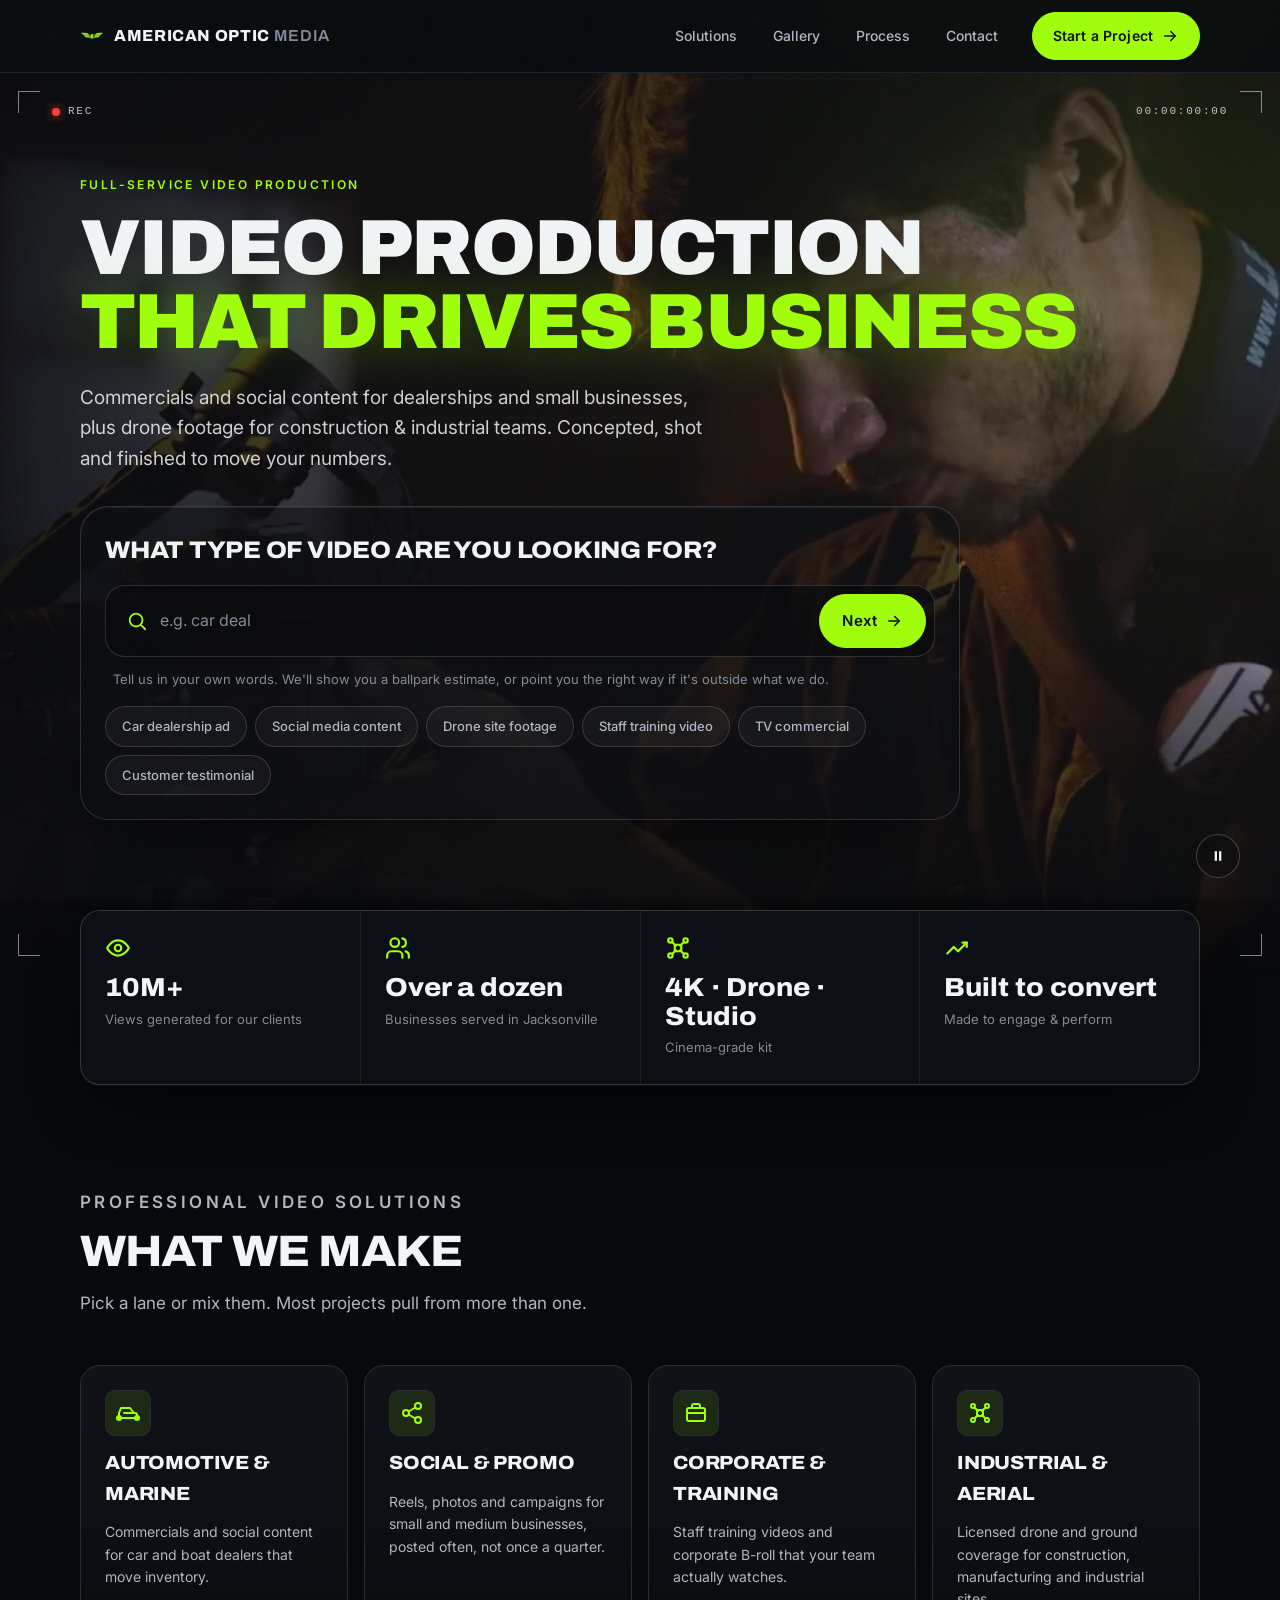
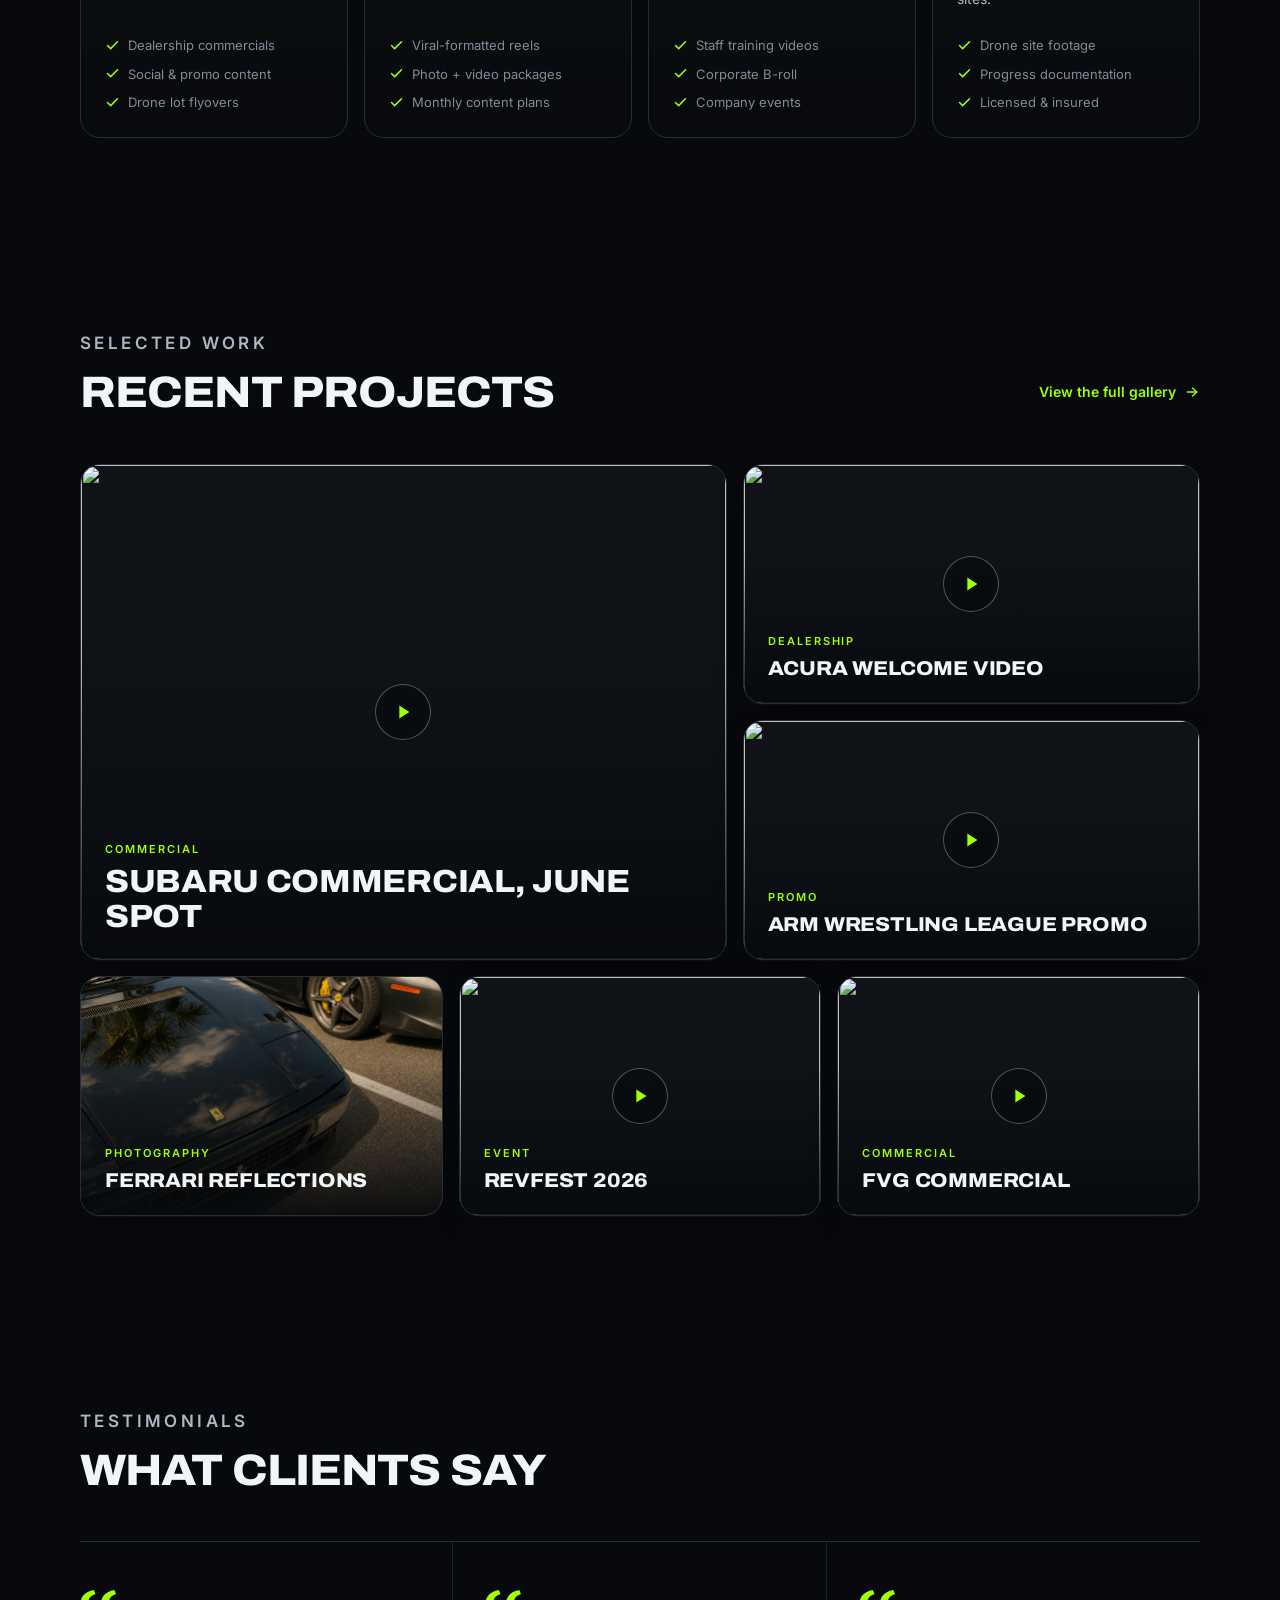
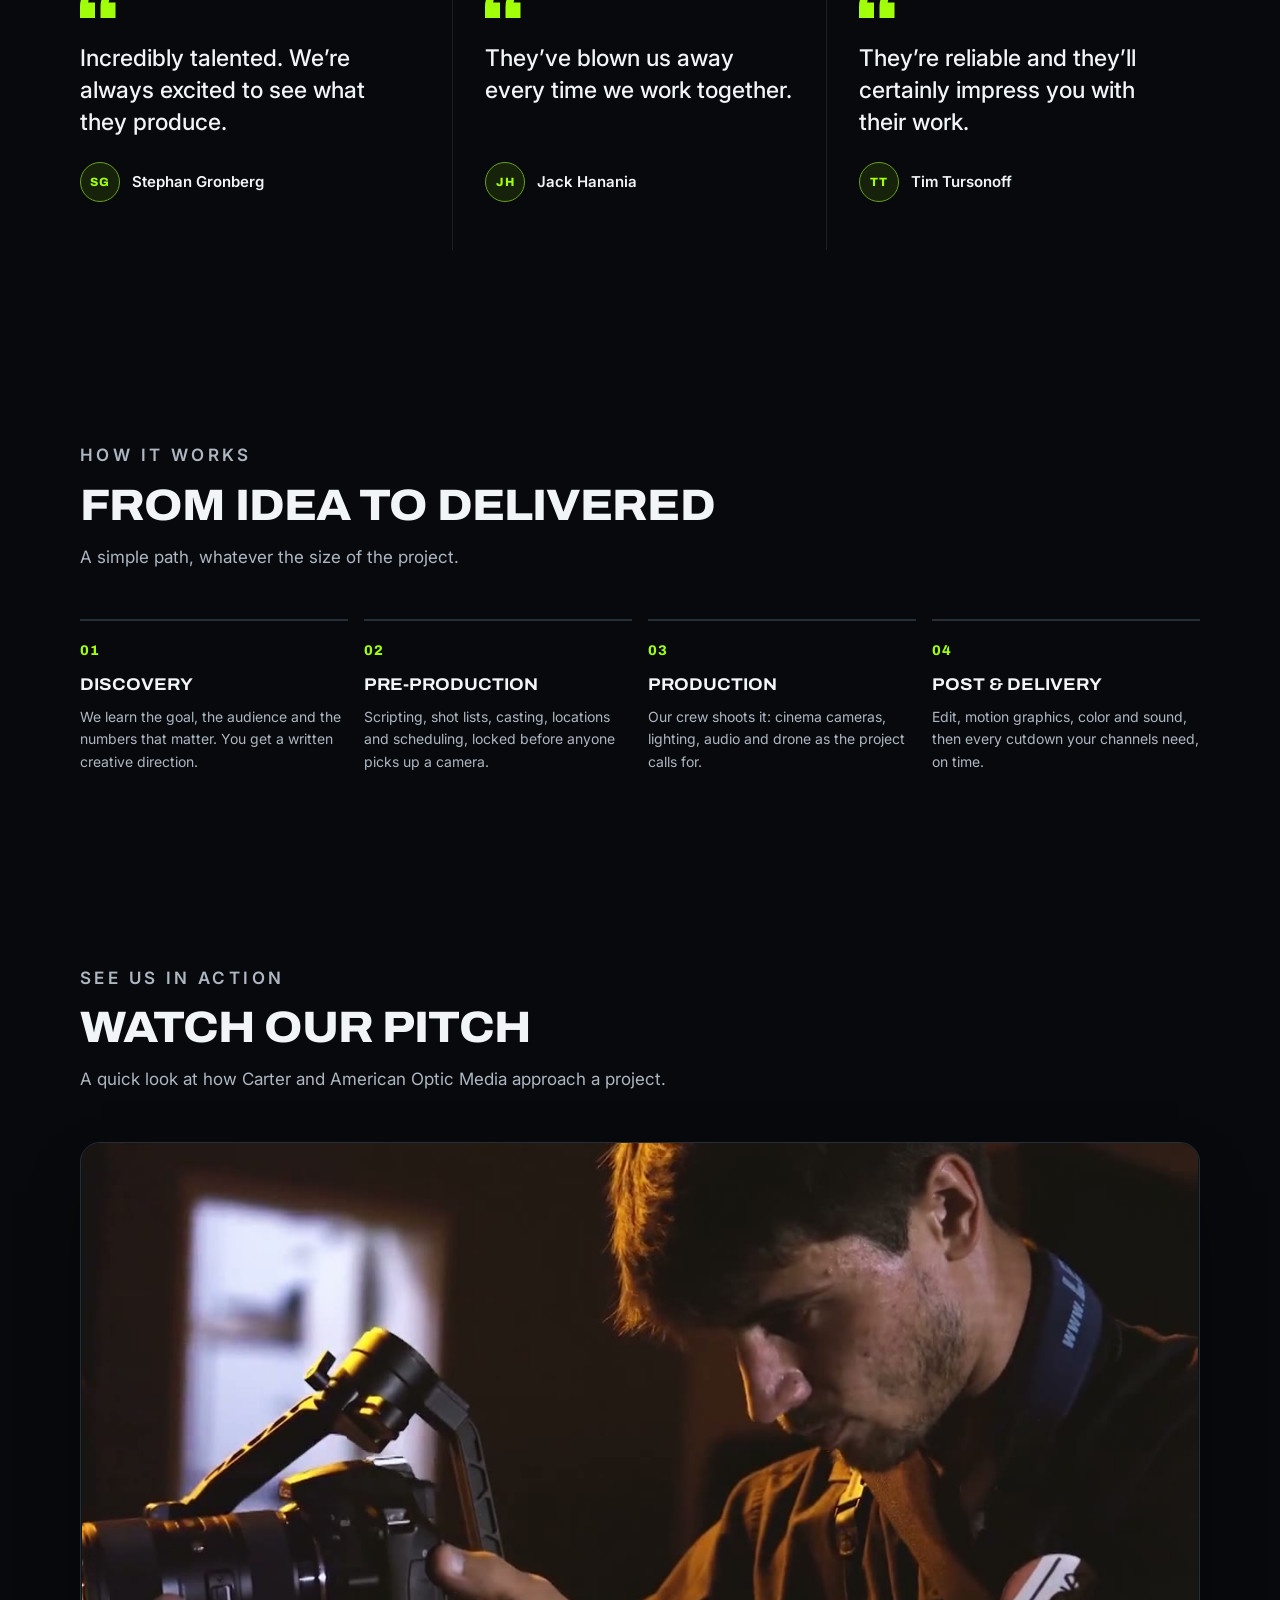
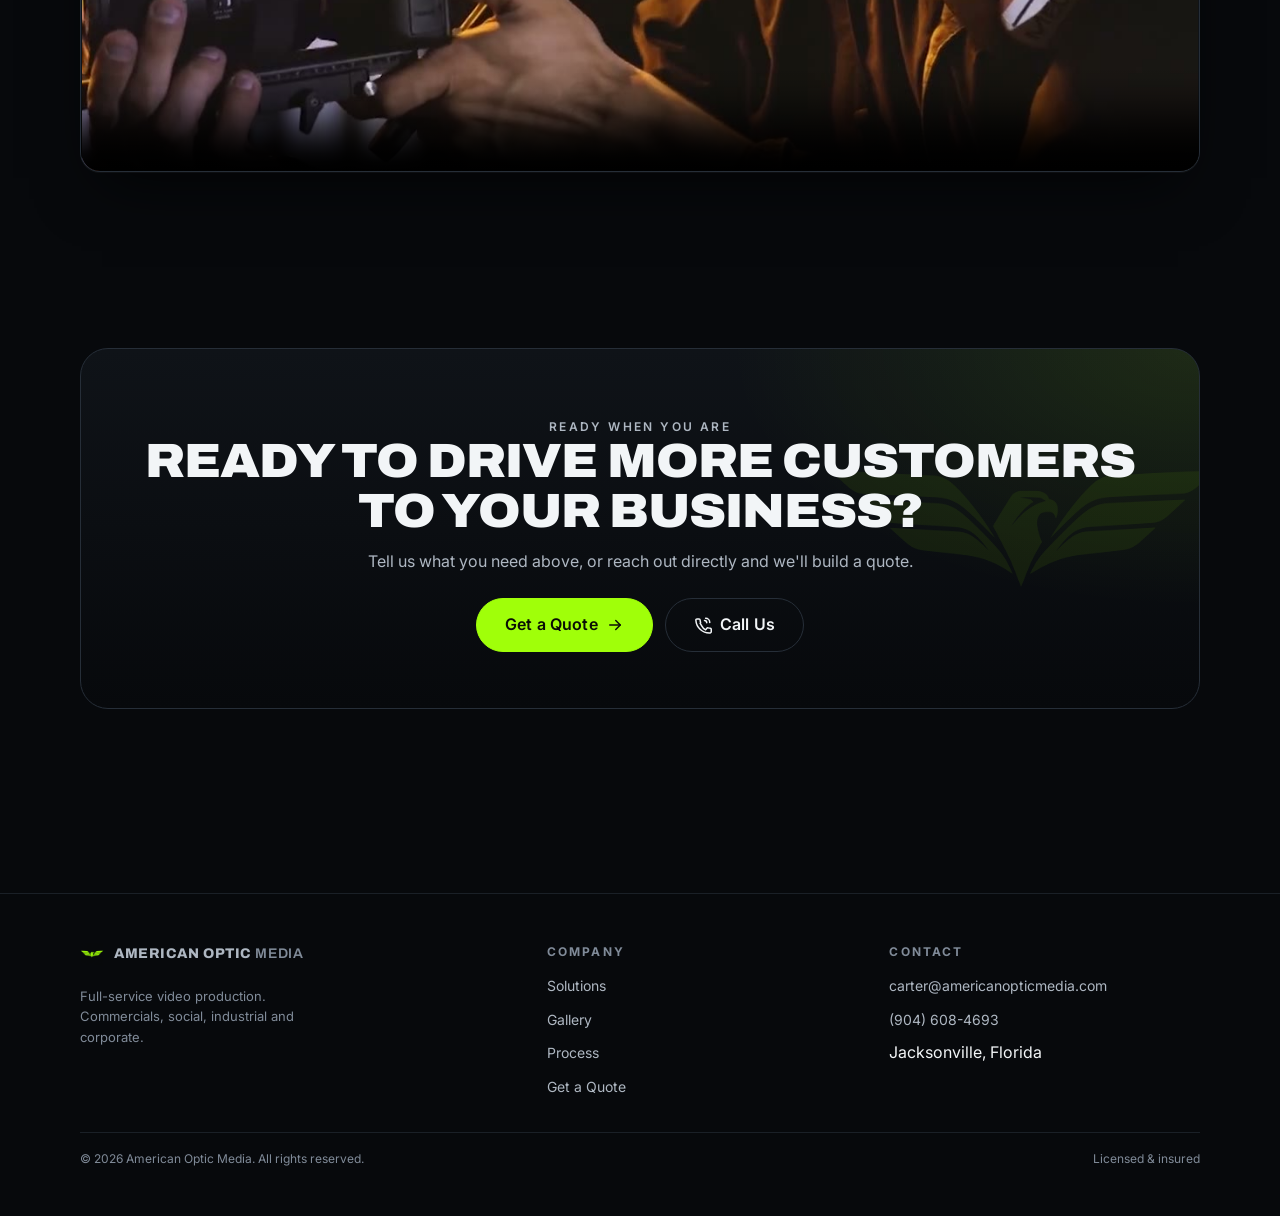
==== commit fbf1efb3: "Use americanopticmedia.com for public email and link-preview URLs Co-Authored-By: Claude Sonnet 5.5 " ====
--- a/index.html
+++ b/index.html
@@ -9,14 +9,13 @@
   <meta name="theme-color" content="#07090C">
   <link rel="icon" type="image/png" href="assets/favicon-64.png">
 
-  <!-- Link previews need absolute URLs. If the site moves to americanopticmedia.com,
-       update the three aomedia.netlify.app URLs below (and in the JSON-LD). -->
+  <!-- Link previews need absolute URLs, so the domain is written out in full below. -->
   <meta property="og:type" content="website">
   <meta property="og:site_name" content="American Optic Media">
   <meta property="og:title" content="American Optic Media | Video Production That Drives Business">
   <meta property="og:description" content="Tell us what kind of video you need. Get an instant estimate, then a custom quote.">
-  <meta property="og:url" content="https://aomedia.netlify.app/">
-  <meta property="og:image" content="https://aomedia.netlify.app/assets/og-image.jpg">
+  <meta property="og:url" content="https://americanopticmedia.com/">
+  <meta property="og:image" content="https://americanopticmedia.com/assets/og-image.jpg">
   <meta property="og:image:width" content="1200">
   <meta property="og:image:height" content="630">
   <meta name="twitter:card" content="summary_large_image">
@@ -27,10 +26,10 @@
     "@type": "LocalBusiness",
     "name": "American Optic Media",
     "description": "Full-service video production for dealerships, small and medium businesses, and construction and industrial teams.",
-    "url": "https://aomedia.netlify.app/",
-    "image": "https://aomedia.netlify.app/assets/og-image.jpg",
+    "url": "https://americanopticmedia.com/",
+    "image": "https://americanopticmedia.com/assets/og-image.jpg",
     "telephone": "+19046084693",
-    "email": "Carter.g.light@gmail.com",
+    "email": "carter@americanopticmedia.com",
     "areaServed": "Jacksonville, Florida",
     "address": { "@type": "PostalAddress", "addressLocality": "Jacksonville", "addressRegion": "FL", "addressCountry": "US" }
   }
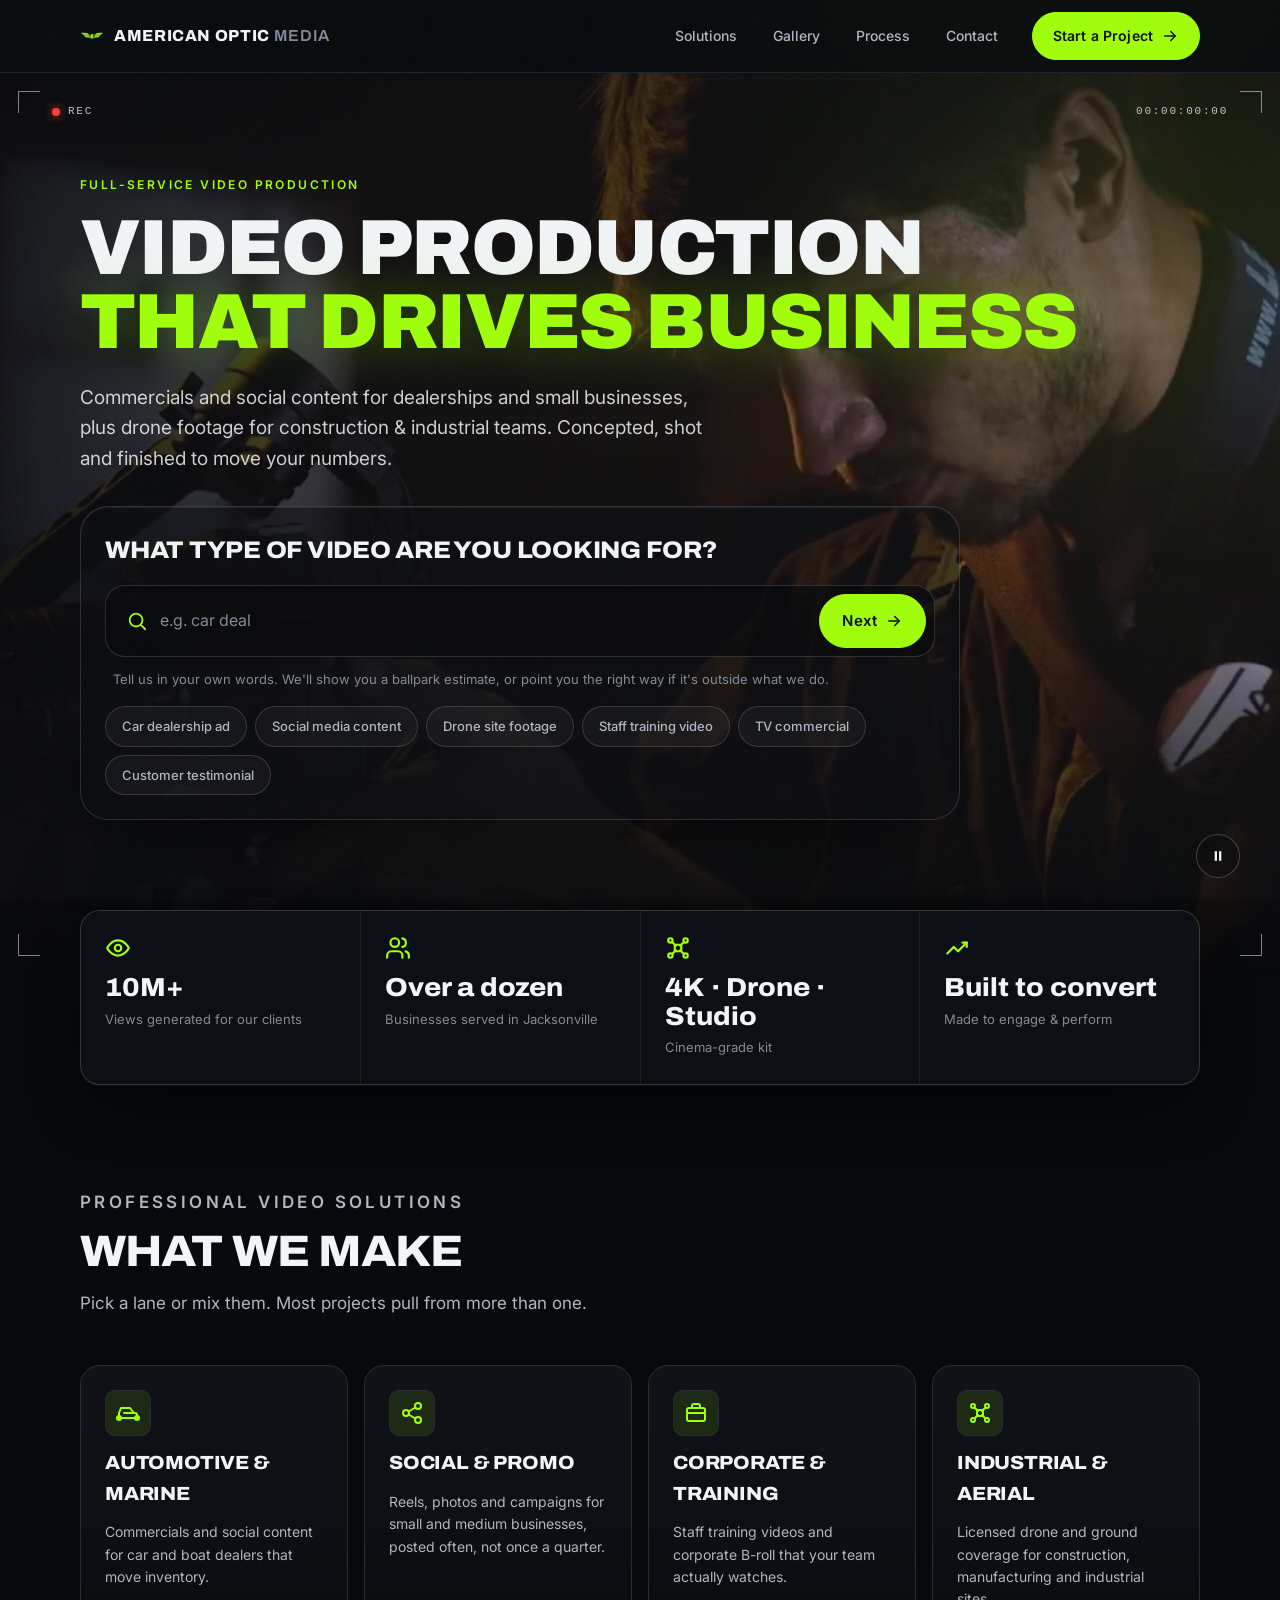
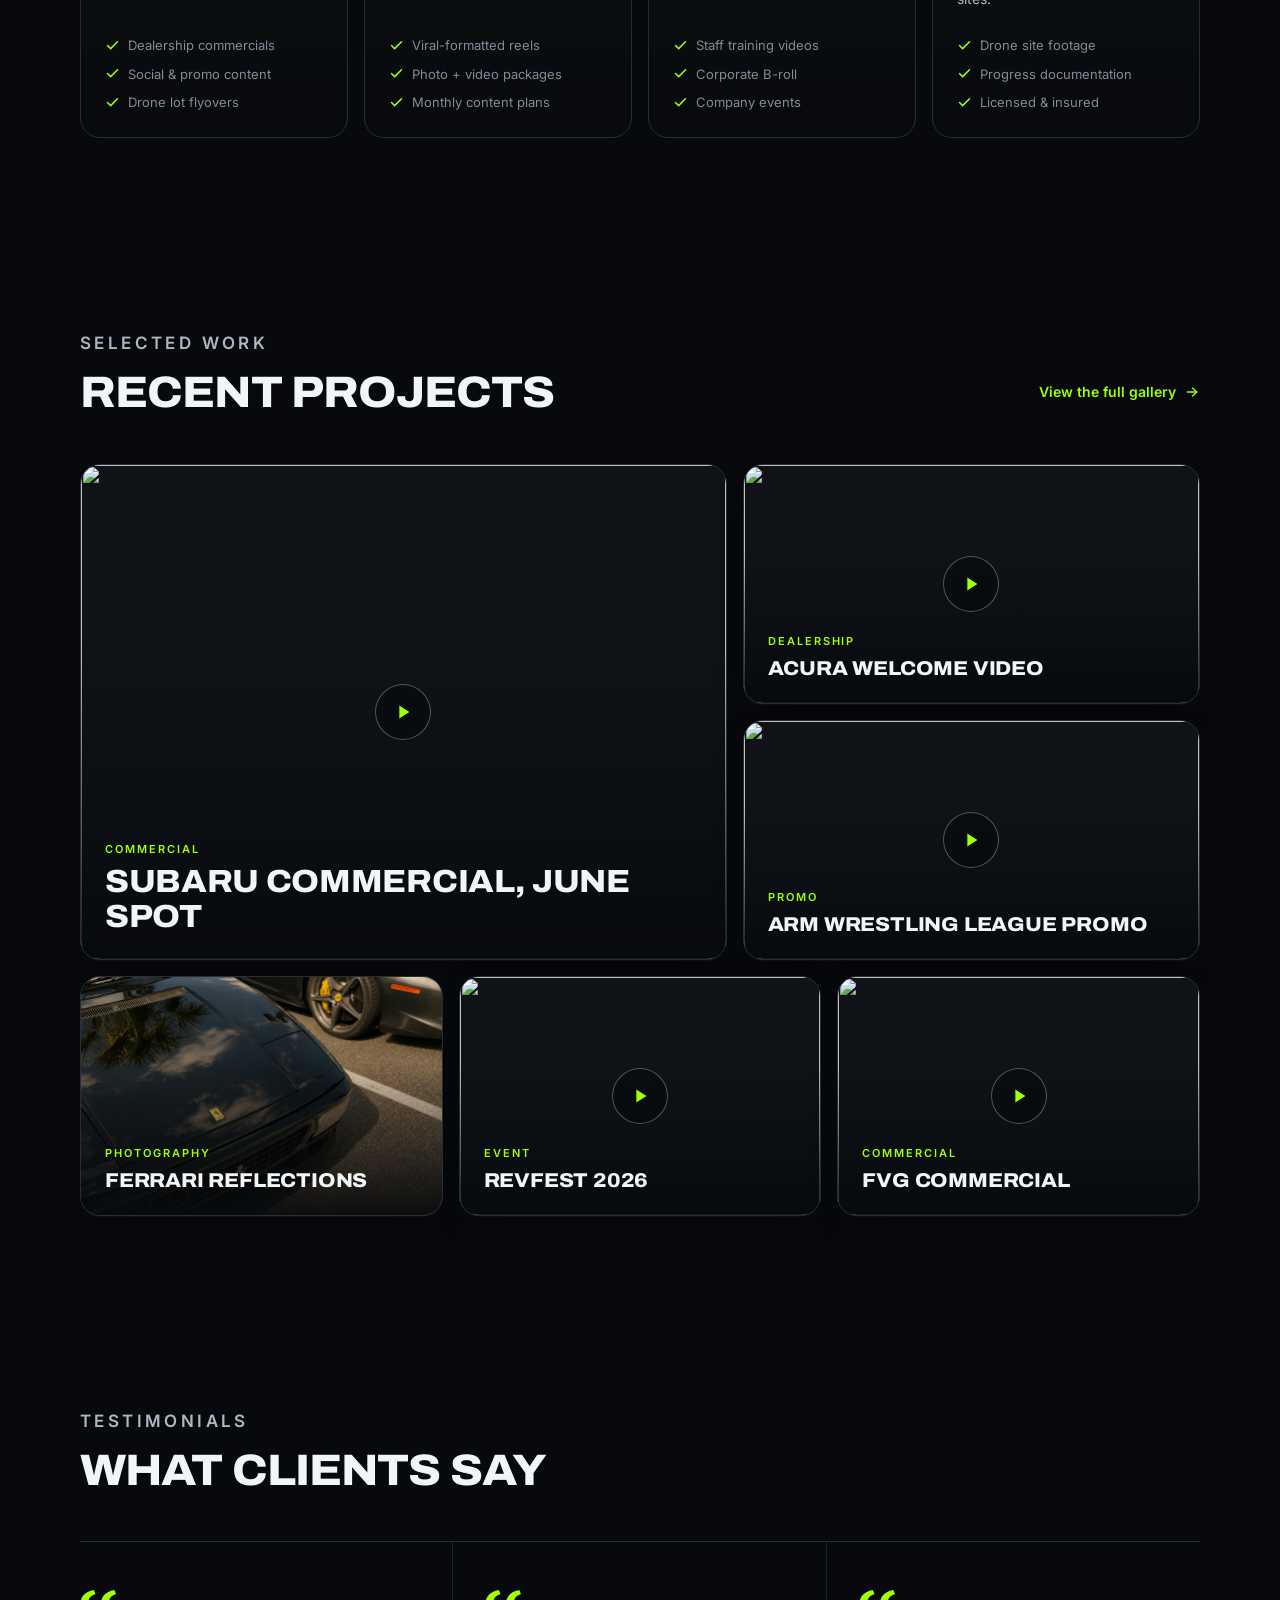
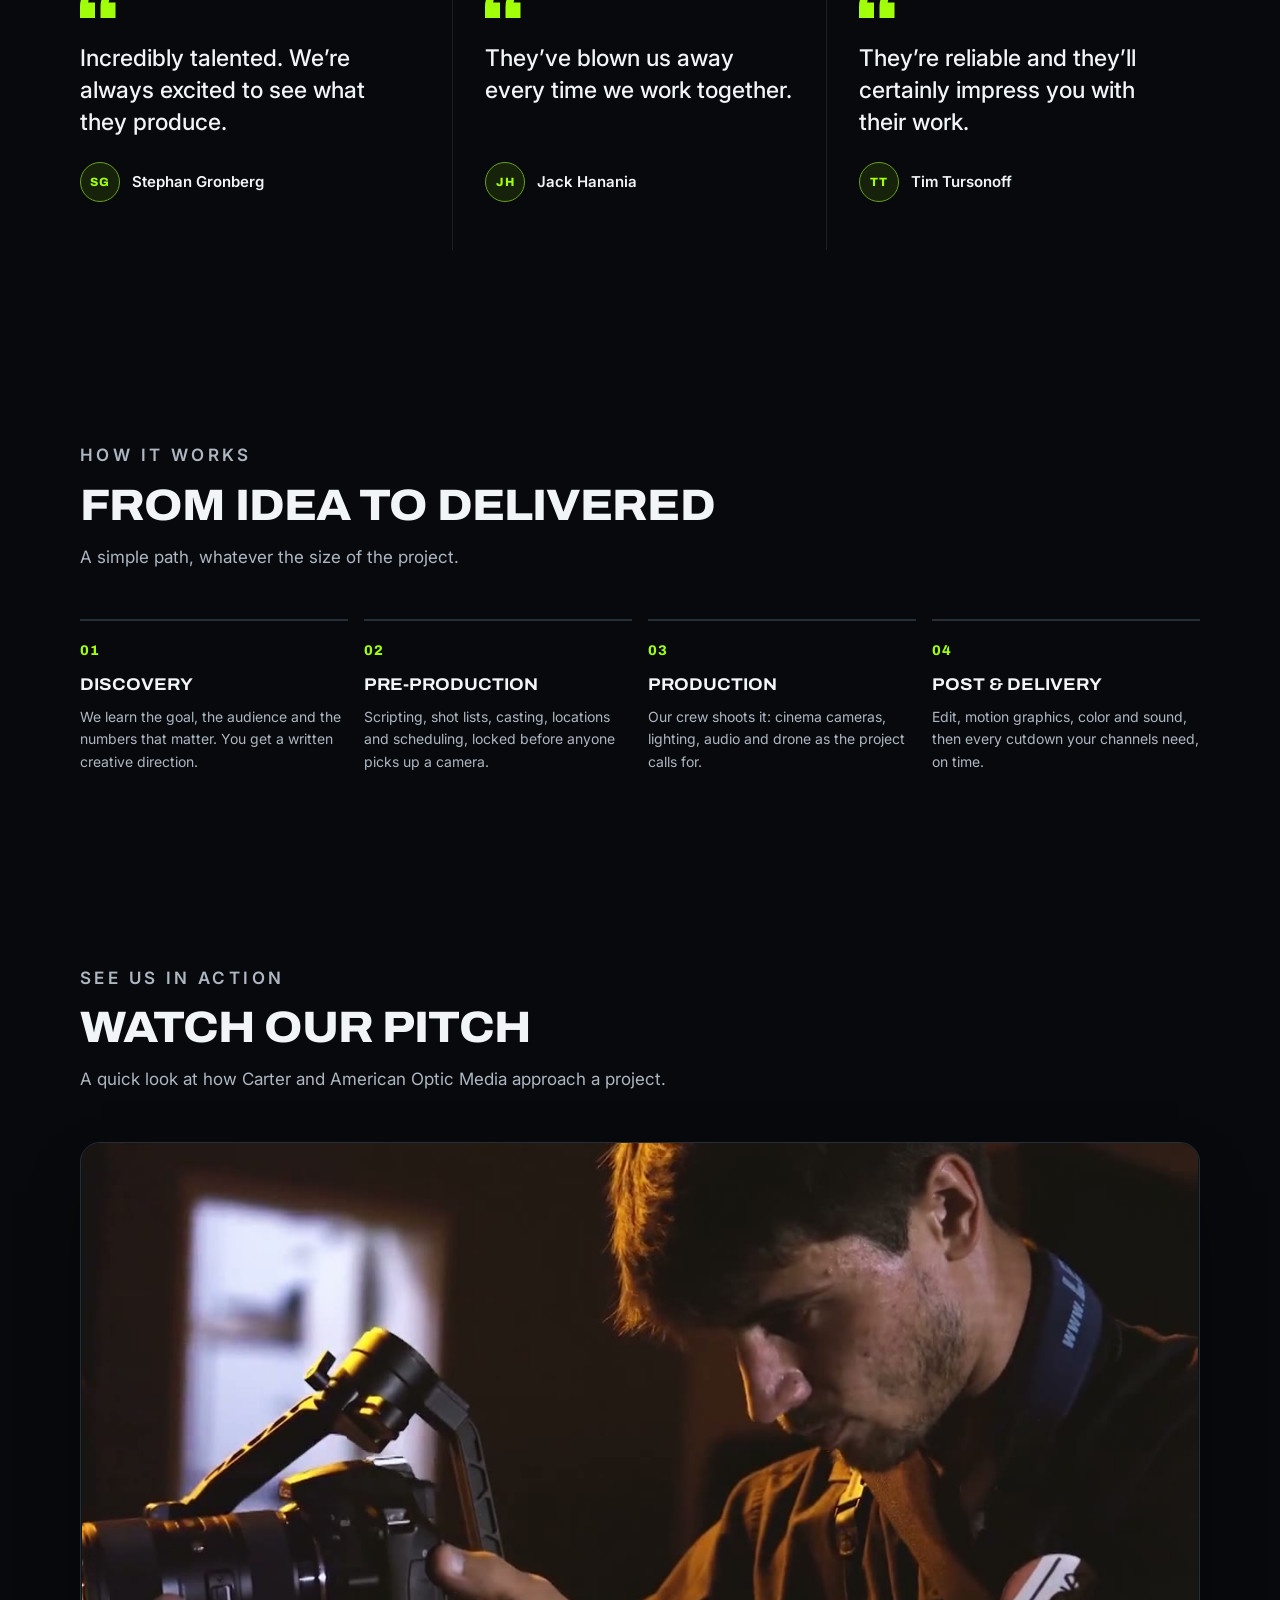
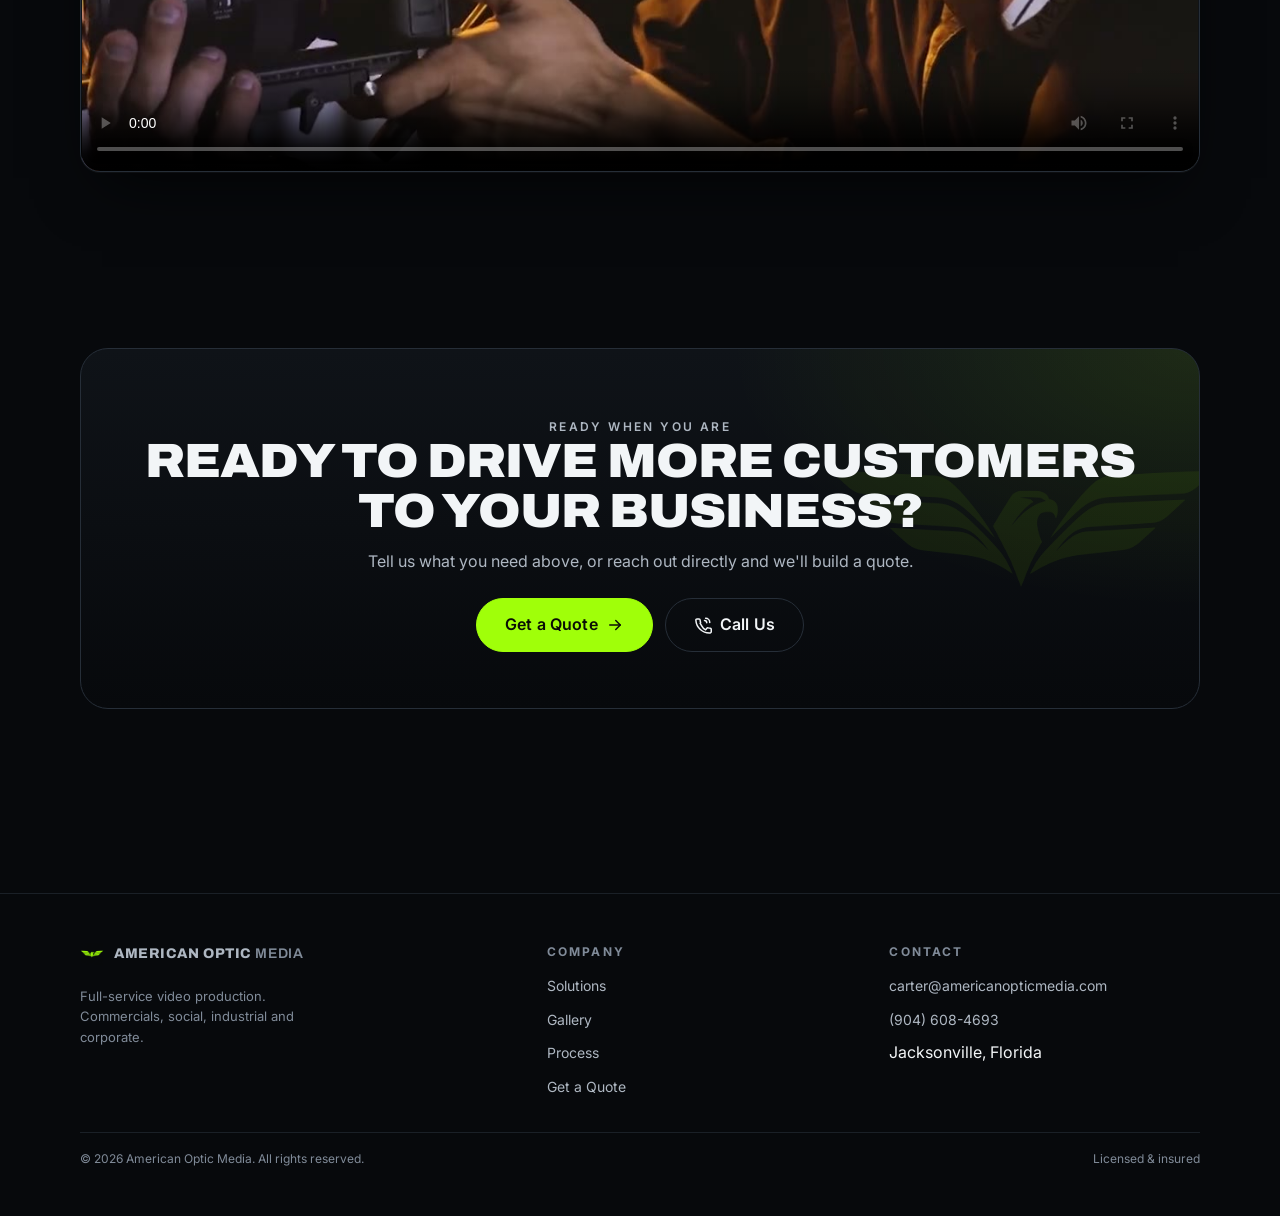
==== commit 2b1580cb: "Add home screen app icon (lime eagle on black) and web manifest Co-Authored-By: Claude Sonnet 5.5 <n" ====
--- a/index.html
+++ b/index.html
@@ -8,6 +8,8 @@
   <meta name="description" content="American Optic Media is a full-service video production company for dealerships, small & medium businesses, and construction & industrial teams. Commercials, social content, drone and corporate video, built to convert.">
   <meta name="theme-color" content="#07090C">
   <link rel="icon" type="image/png" href="assets/favicon-64.png">
+  <link rel="apple-touch-icon" href="assets/app-icon-180.png">
+  <link rel="manifest" href="site.webmanifest">
 
   <!-- Link previews need absolute URLs, so the domain is written out in full below. -->
   <meta property="og:type" content="website">
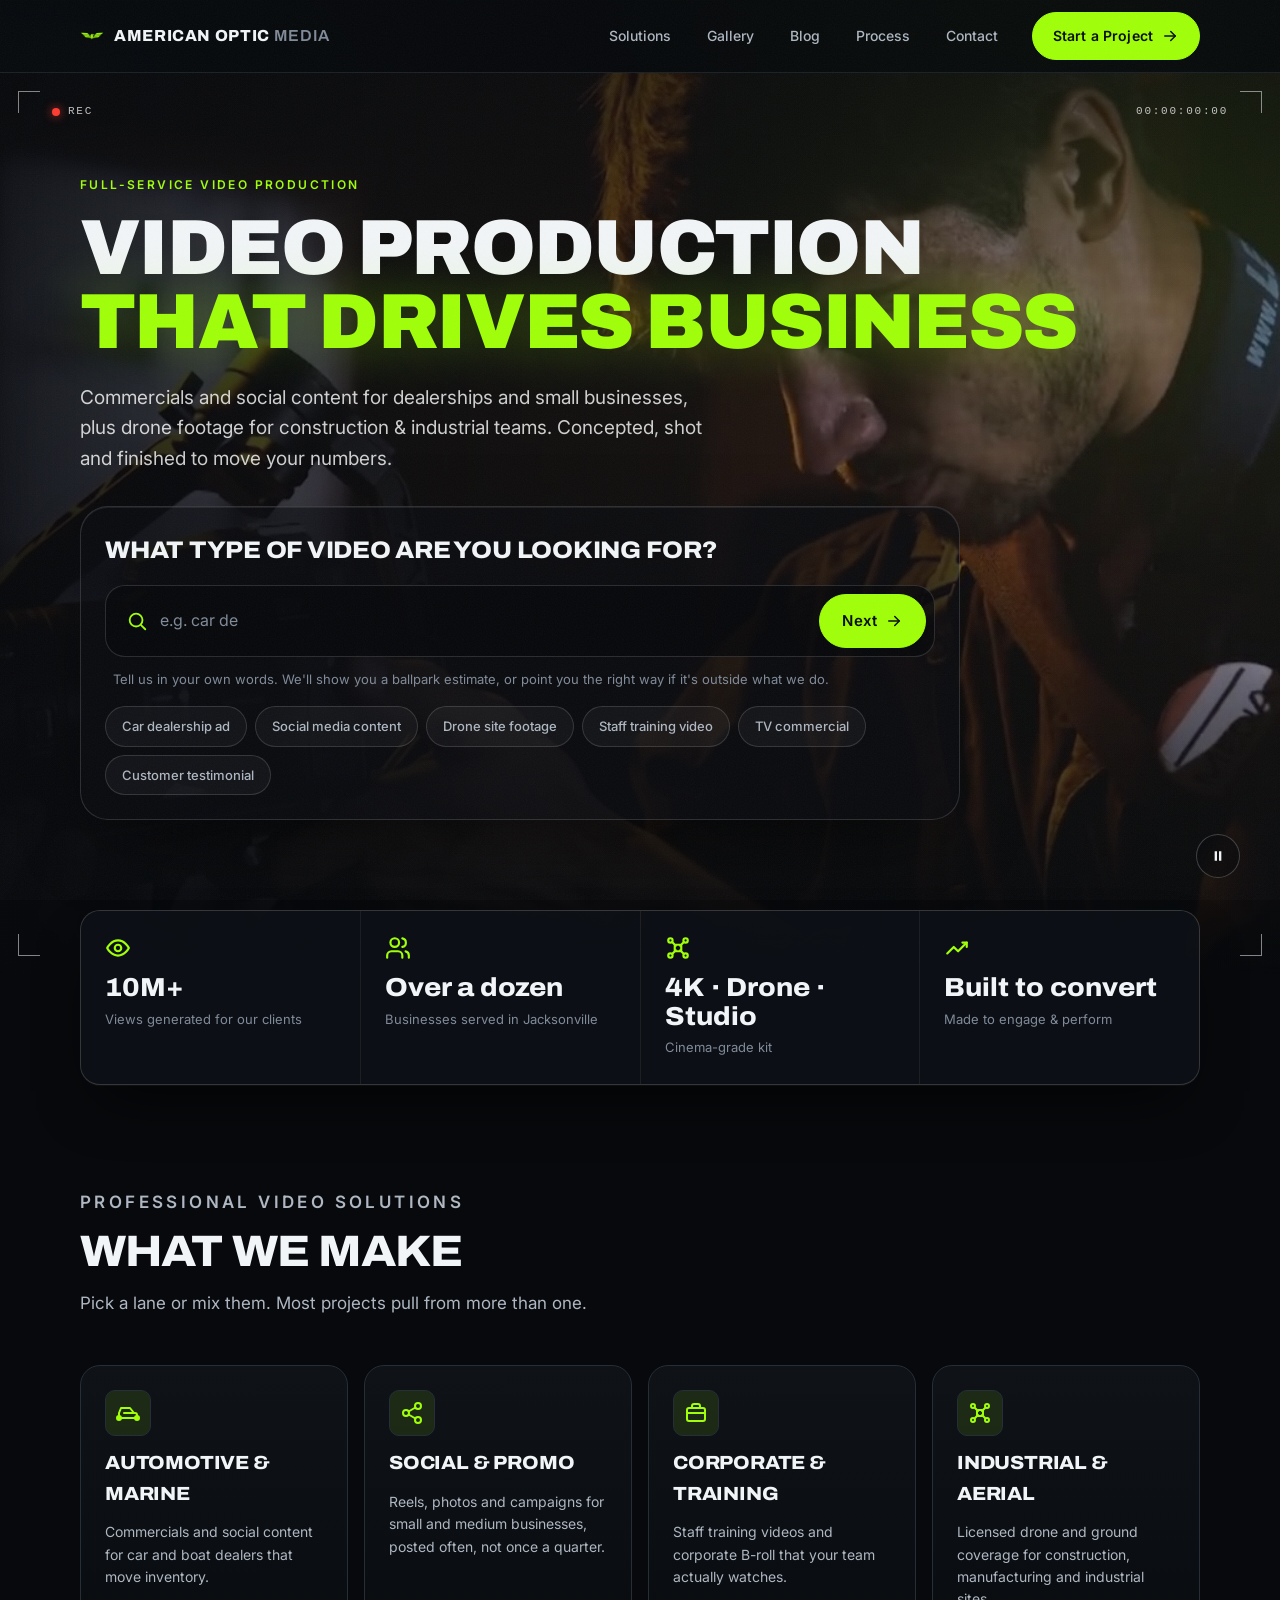
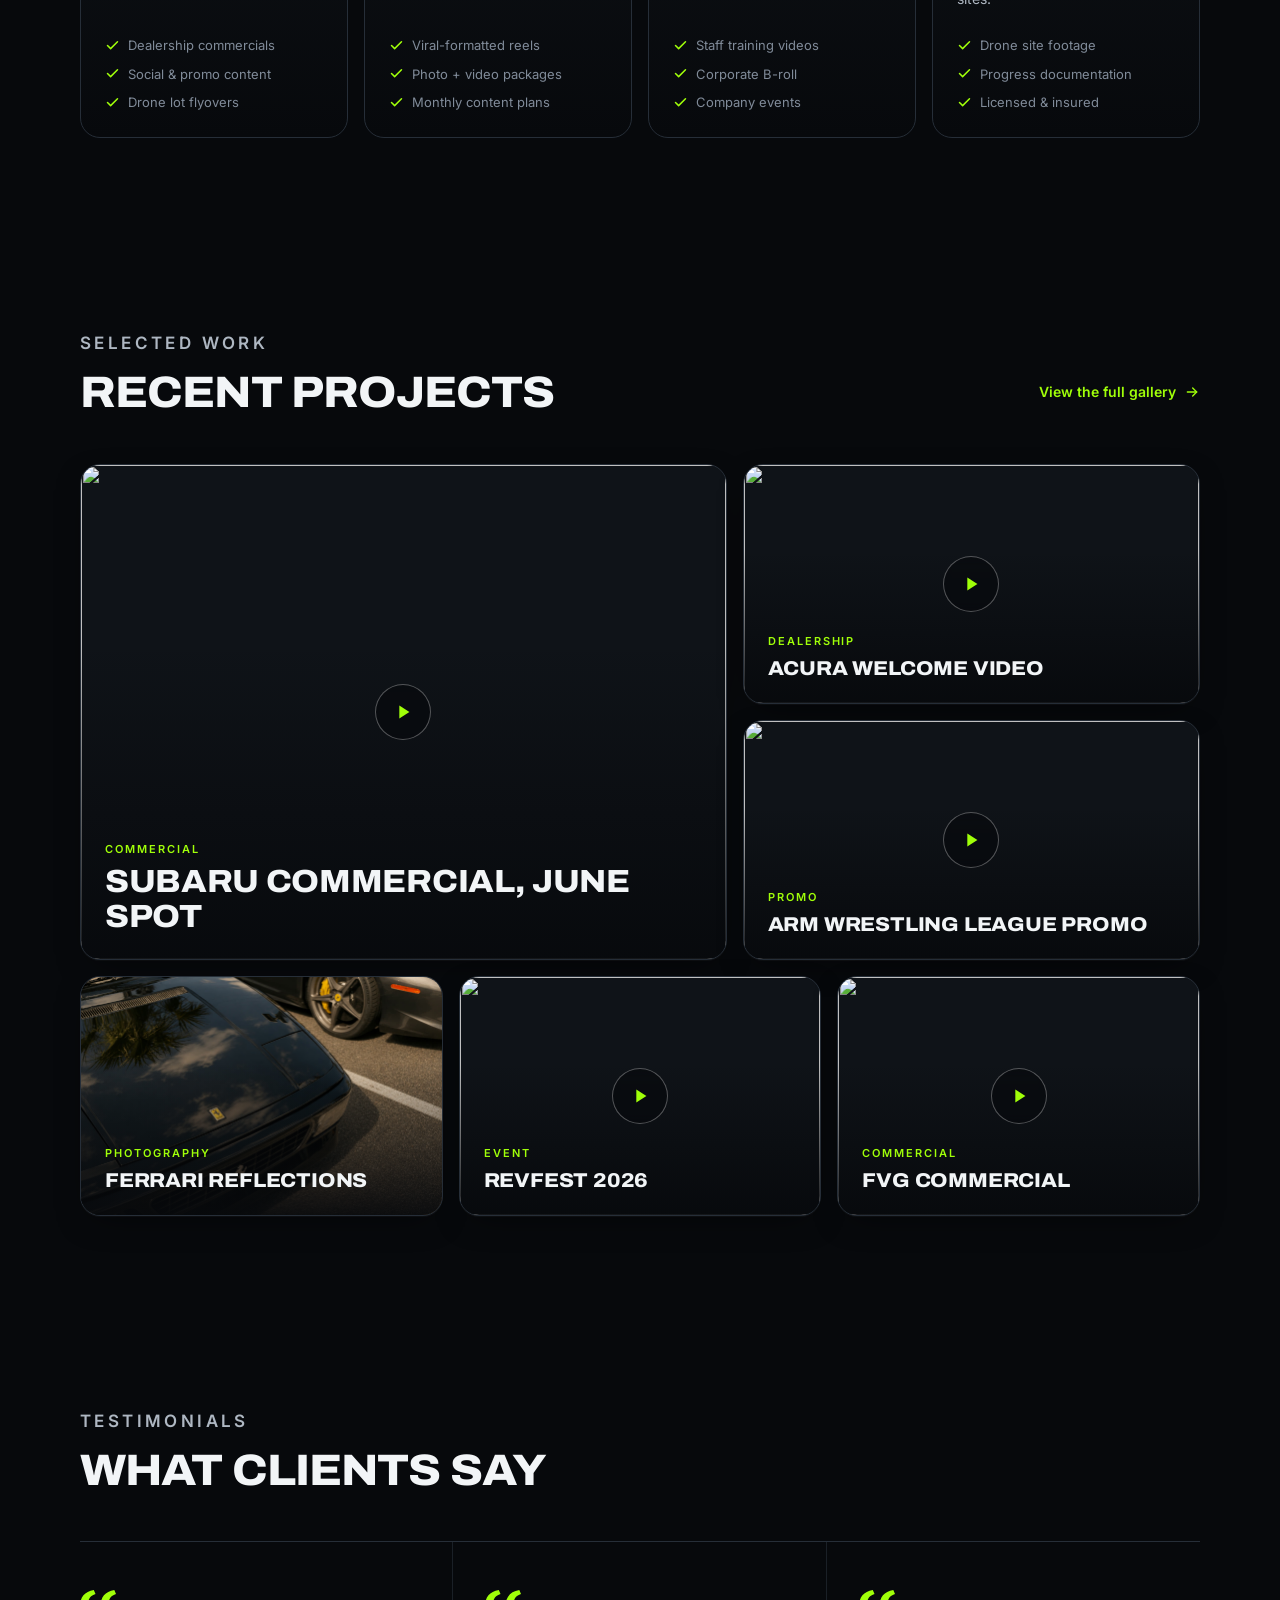
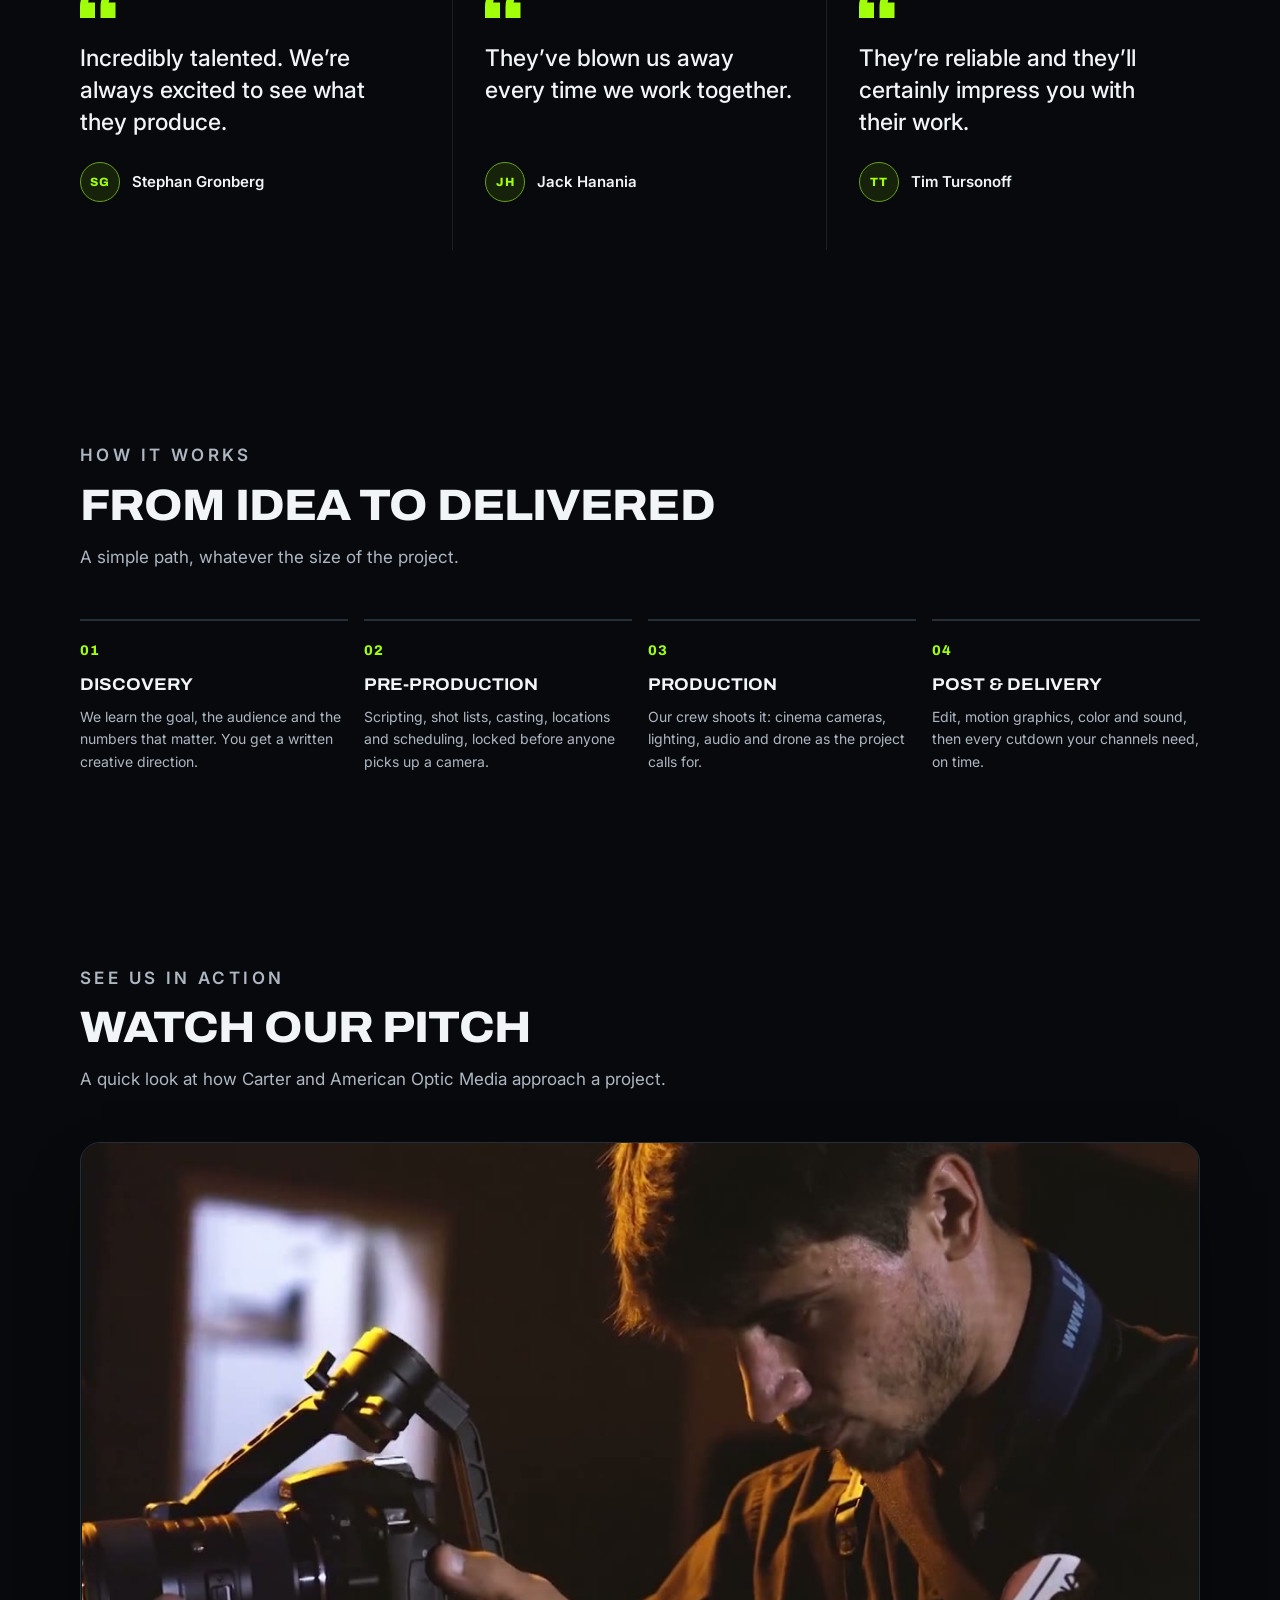
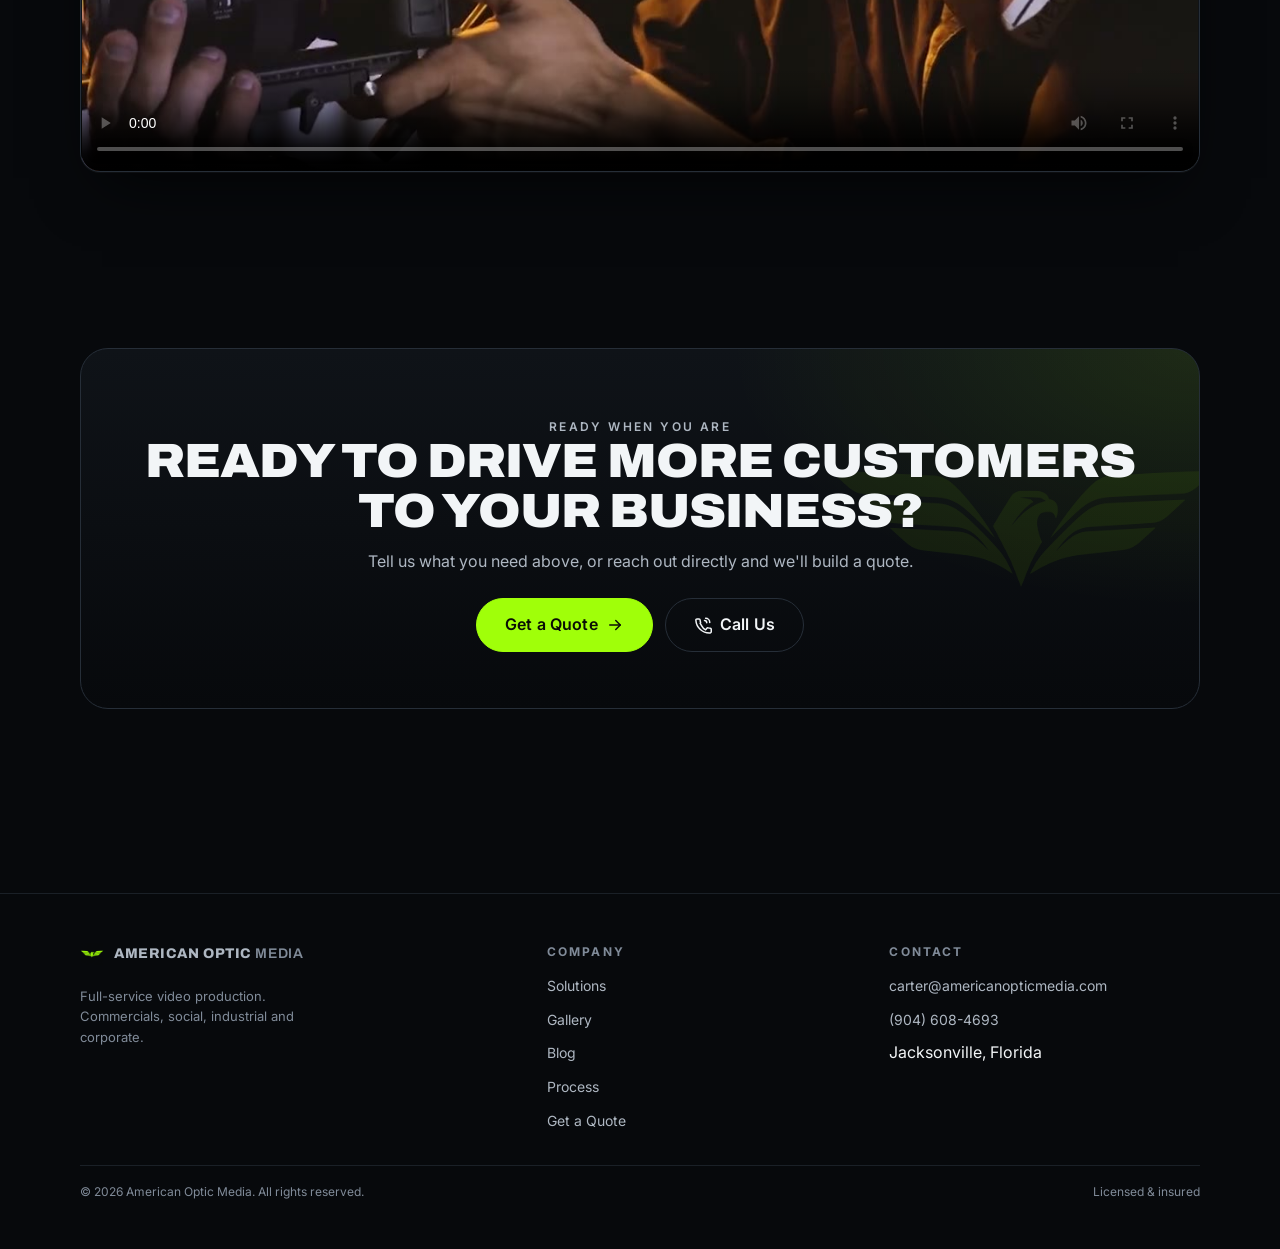
==== commit 7e89098c: "Add blog system: Markdown posts built to static pages, sitemap, RSS, robots.txt, Blog nav links Co-A" ====
--- a/index.html
+++ b/index.html
@@ -81,6 +81,7 @@
         <div class="nav__links" id="nav-links">
           <a href="#solutions">Solutions</a>
           <a href="gallery.html">Gallery</a>
+          <a href="blog/">Blog</a>
           <a href="#process">Process</a>
           <a href="#contact">Contact</a>
           <a class="btn btn--primary nav__cta" href="#" data-quote-cta>Start a Project <svg aria-hidden="true"><use href="#i-arrow"/></svg></a>
@@ -349,6 +350,7 @@
           <ul>
             <li><a href="#solutions">Solutions</a></li>
             <li><a href="gallery.html">Gallery</a></li>
+            <li><a href="blog/">Blog</a></li>
             <li><a href="#process">Process</a></li>
             <li><a href="#" data-quote-cta>Get a Quote</a></li>
           </ul>
